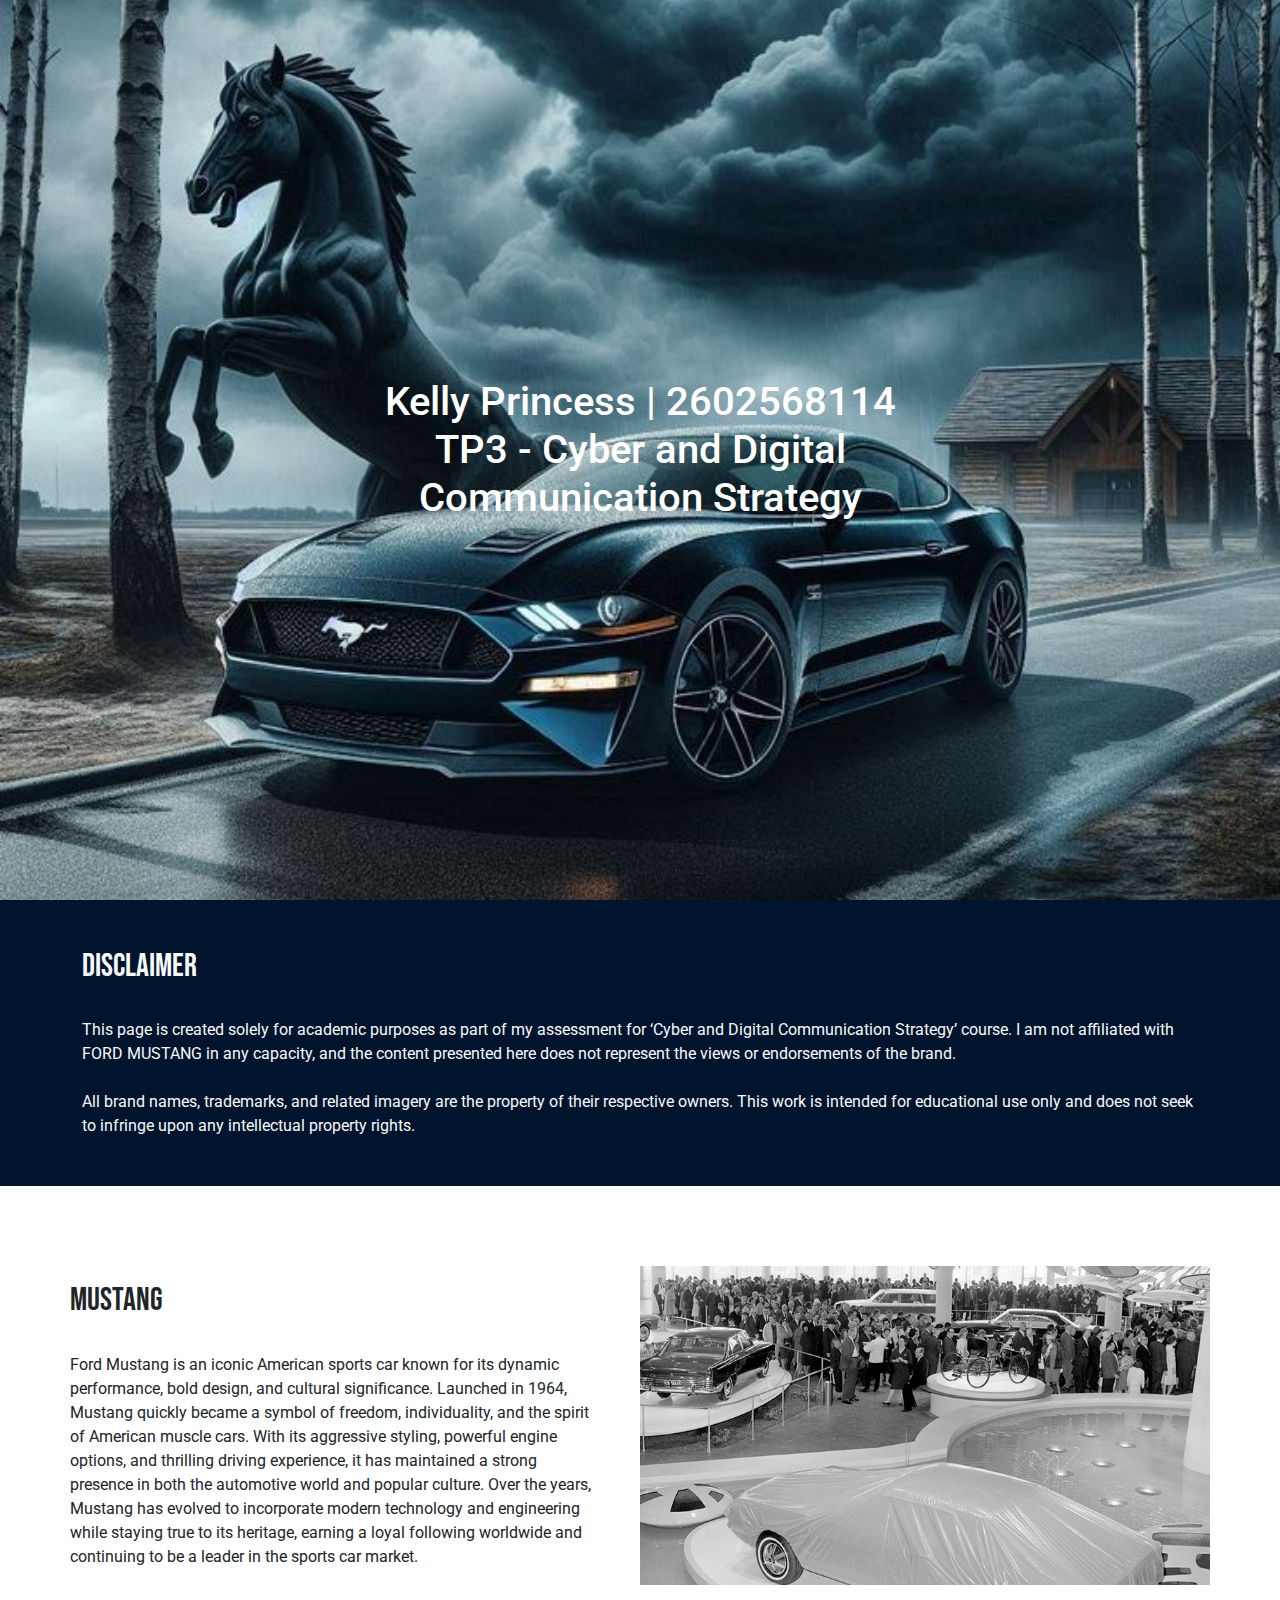
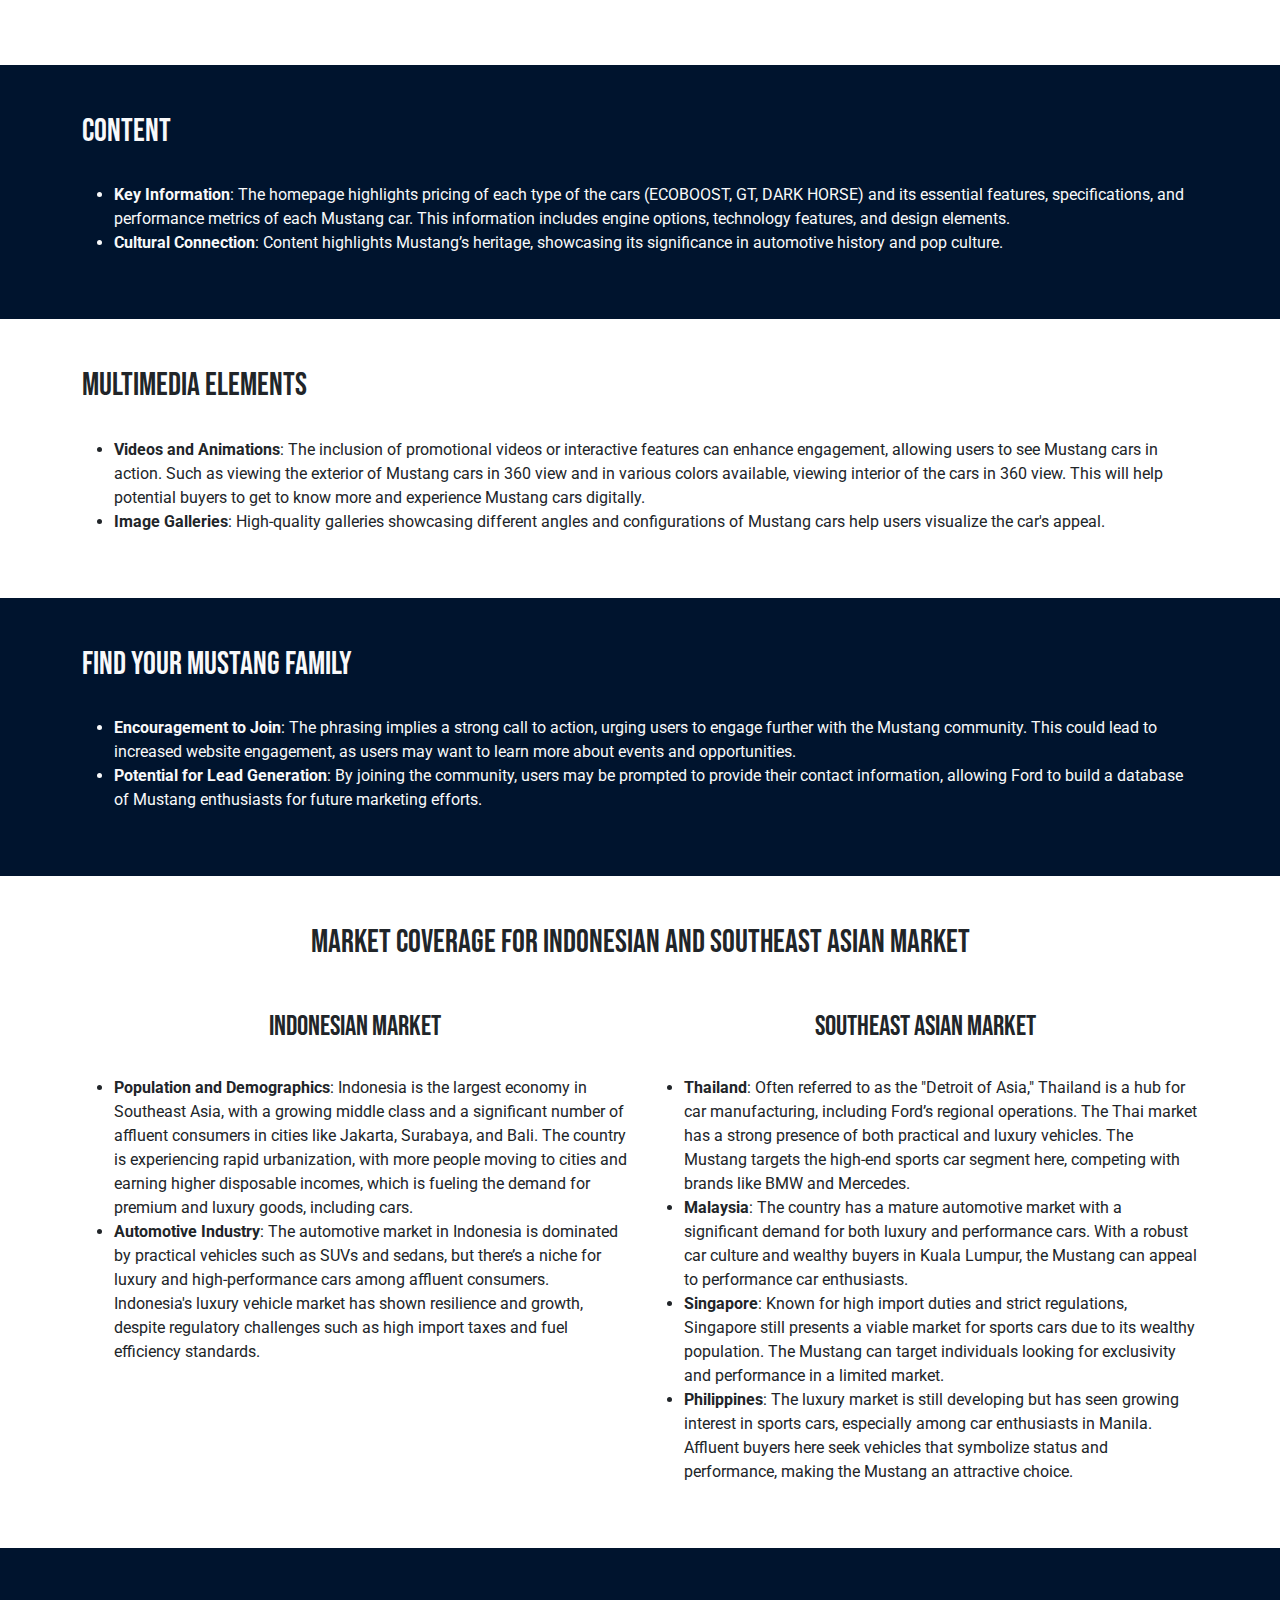
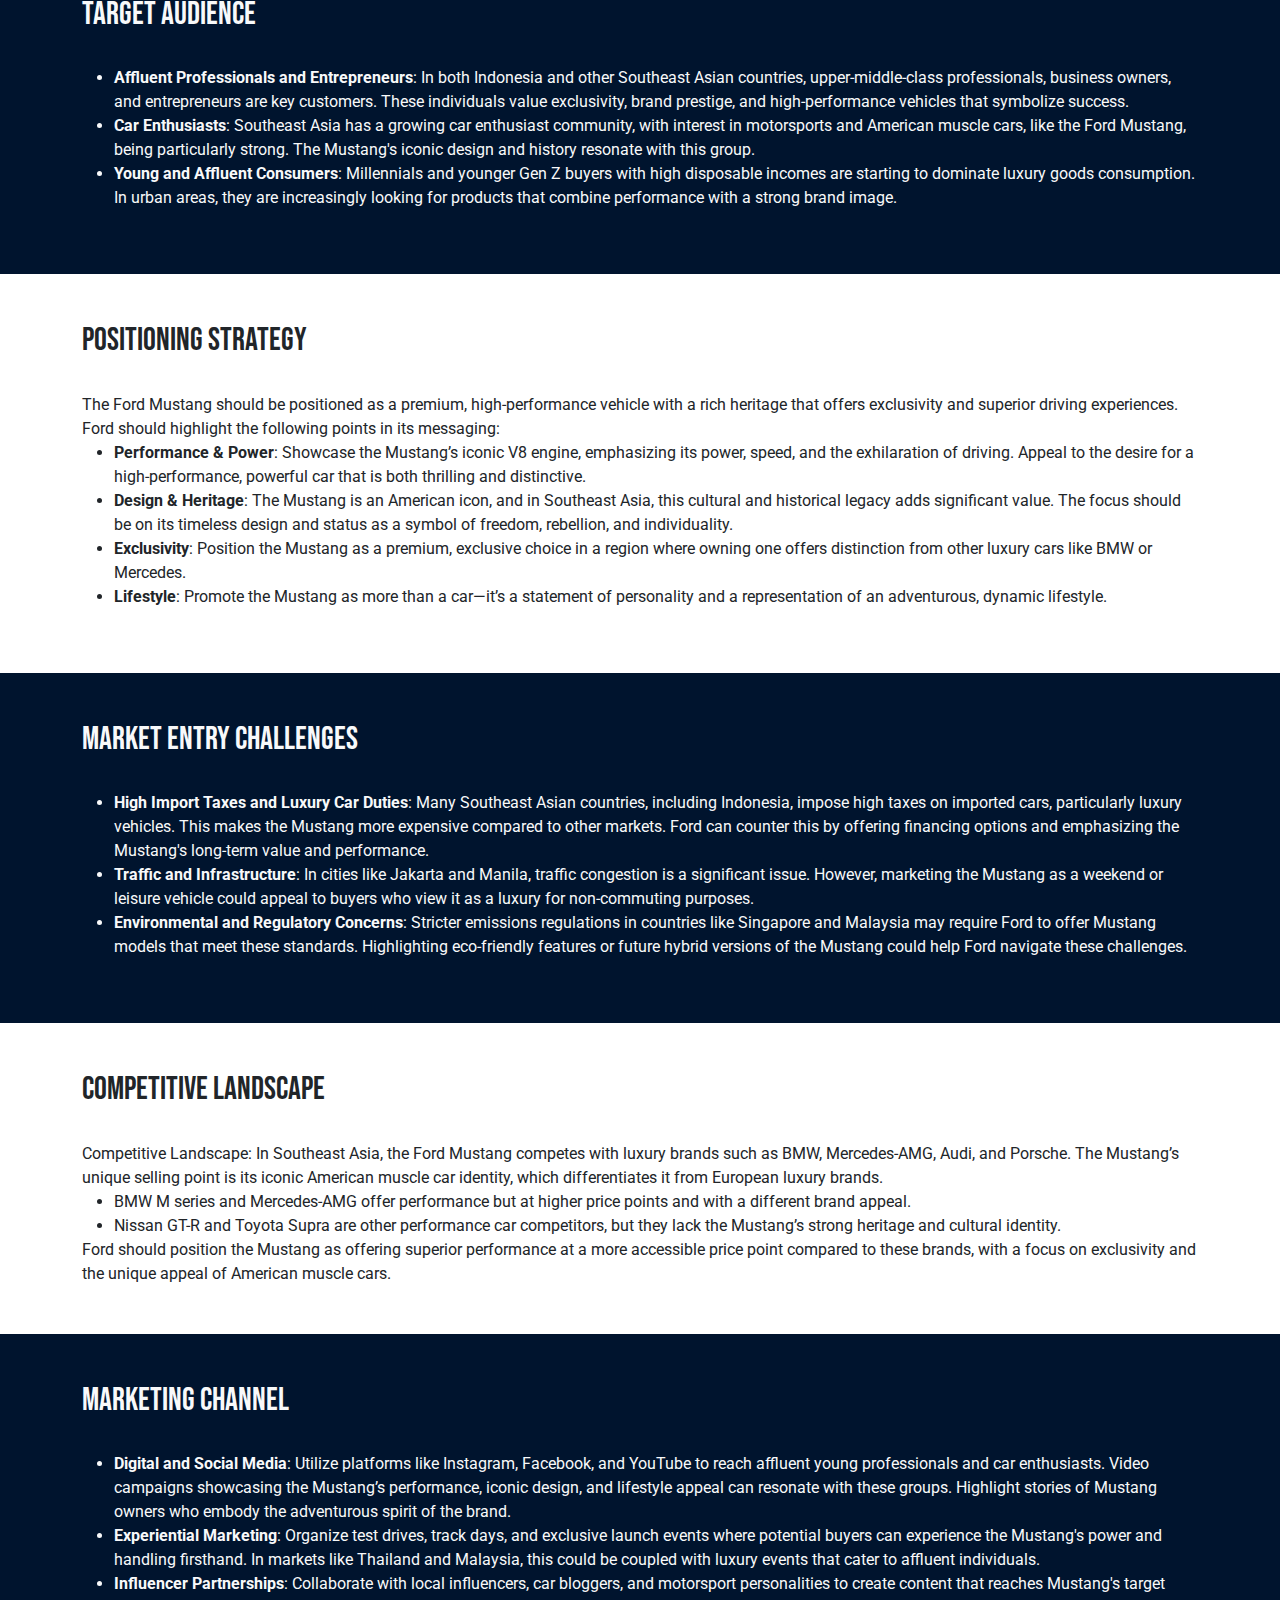
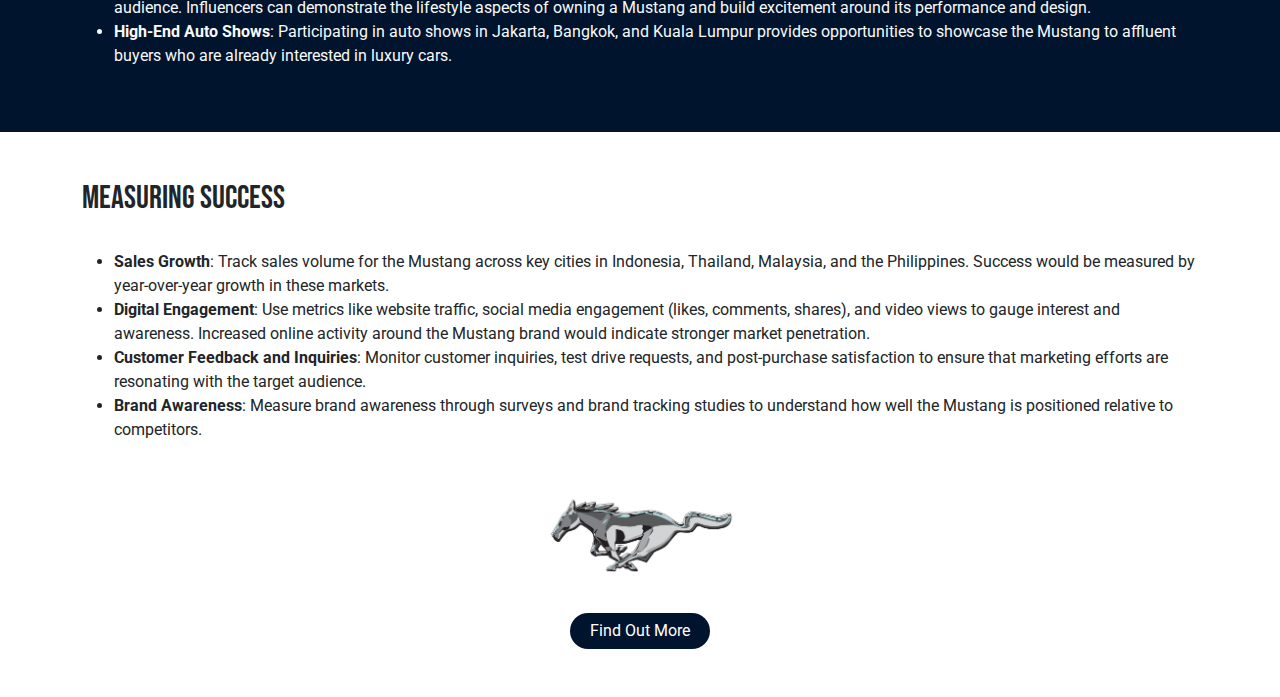
==== index.html @ 12a443b1 "Initial Commit" ====
<!DOCTYPE html>
<html lang="en">
<head>
    <meta charset="UTF-8">
    <meta http-equiv="X-UA-Compatible" content="IE=edge">
    <meta name="viewport" content="width=device-width, initial-scale=1.0">
    <title>Ford Mustang | American icon since 1964</title>
    <link rel="icon" href="./assets/favicon.ico" type="image/x-icon">
    <link href="https://cdn.jsdelivr.net/npm/bootstrap@5.3.3/dist/css/bootstrap.min.css" rel="stylesheet" integrity="sha384-QWTKZyjpPEjISv5WaRU9OFeRpok6YctnYmDr5pNlyT2bRjXh0JMhjY6hW+ALEwIH" crossorigin="anonymous">
    <link rel="preconnect" href="https://fonts.googleapis.com">
    <link rel="preconnect" href="https://fonts.gstatic.com" crossorigin>
    <link rel="stylesheet" href="./css/common.css">
    <link rel="stylesheet" href="./css/index.css">
</head>
<body>
    <section class="hero-banner">
        <img src="./assets/images/darkhorse.jpg" alt="">
        <h1>
            Kelly Princess | 2602568114
            <br>
            TP3 - Cyber and Digital Communication Strategy
        </h1>
    </section>
    <section class="p-5 bg-ford-blue text-light mb-5">
        <div class="container">
            <h2 class="section-title">Disclaimer</h2>
            <p class="section-body">
                This page is created solely for academic purposes as part of my assessment for ‘Cyber and Digital Communication Strategy’ course. I am not affiliated with FORD MUSTANG in any capacity, and the content presented here does not represent the views or endorsements of the brand.
                <br><br>
                All brand names, trademarks, and related imagery are the property of their respective owners. This work is intended for educational use only and does not seek to infringe upon any intellectual property rights.
            </p>
        </div>
    </section>
    <section class="container p-0 mb-5">
        <div class="row g-0 align-items-center">
            <div class="col-6 p-5 ps-0">
                <h2 class="section-title">Mustang</h2>
                <p class="section-body">
                    Ford Mustang is an iconic American sports car known for its dynamic performance, bold design, and cultural significance. Launched in 1964, Mustang quickly became a symbol of freedom, individuality, and the spirit of American muscle cars. With its aggressive styling, powerful engine options, and thrilling driving experience, it has maintained a strong presence in both the automotive world and popular culture. Over the years, Mustang has evolved to incorporate modern technology and engineering while staying true to its heritage, earning a loyal following worldwide and continuing to be a leader in the sports car market.
                </p>
            </div>
            <div class="col-6">
                <img src="./assets/images/mustang-undercover-image-820x460-d.jpeg" class="img-fluid w-100" alt="">
            </div>
        </div>
    </section>
    <section class="p-5 bg-ford-blue text-light">
        <div class="container">
            <h2 class="section-title">Content</h2>
            <ul>
                <li><strong>Key Information</strong>: The homepage highlights pricing of each type of the cars (ECOBOOST, GT, DARK HORSE) and its essential features, specifications, and performance metrics of each Mustang car. This information includes engine options, technology features, and design elements.</li>
                <li><strong>Cultural Connection</strong>: Content highlights Mustang’s heritage, showcasing its significance in automotive history and pop culture.</li>
            </ul>
        </div>
    </section>
    <section class="p-5">
        <div class="container">
            <h2 class="section-title">Multimedia Elements</h2>
            <ul>
                <li><strong>Videos and Animations</strong>: The inclusion of promotional videos or interactive features can enhance engagement, allowing users to see Mustang cars in action. Such as viewing the exterior of Mustang cars in 360 view and in various colors available, viewing interior of the cars in 360 view. This will help potential buyers to get to know more and experience Mustang cars digitally.</li>
                <li><strong>Image Galleries</strong>: High-quality galleries showcasing different angles and configurations of Mustang cars help users visualize the car's appeal.</li>
            </ul>
        </div>
    </section>
    <section class="p-5 bg-ford-blue text-light">
        <div class="container">
            <h2 class="section-title">Find Your Mustang Family</h2>
            <ul>
                <li><strong>Encouragement to Join</strong>: The phrasing implies a strong call to action, urging users to engage further with the Mustang community. This could lead to increased website engagement, as users may want to learn more about events and opportunities.</li>
                <li><strong>Potential for Lead Generation</strong>: By joining the community, users may be prompted to provide their contact information, allowing Ford to build a database of Mustang enthusiasts for future marketing efforts.</li>
            </ul>
        </div>
    </section>
    <section class="p-5">
        <div class="container">
            <h2 class="section-title text-center mb-5">Market Coverage for Indonesian and Southeast Asian Market</h2>
            <div class="row">
                <div class="col-6">
                    <h3 class="section-title text-center">
                        Indonesian Market
                    </h3>
                    <ul>
                        <li><strong>Population and Demographics</strong>: Indonesia is the largest economy in Southeast Asia, with a growing middle class and a significant number of affluent consumers in cities like Jakarta, Surabaya, and Bali. The country is experiencing rapid urbanization, with more people moving to cities and earning higher disposable incomes, which is fueling the demand for premium and luxury goods, including cars.</li>
                        <li><strong>Automotive Industry</strong>: The automotive market in Indonesia is dominated by practical vehicles such as SUVs and sedans, but there’s a niche for luxury and high-performance cars among affluent consumers. Indonesia's luxury vehicle market has shown resilience and growth, despite regulatory challenges such as high import taxes and fuel efficiency standards.</li>
                    </ul>
                </div>
                <div class="col-6">
                    <h3 class="section-title text-center">
                        Southeast Asian Market
                    </h3>
                    <ul>
                        <li><strong>Thailand</strong>: Often referred to as the "Detroit of Asia," Thailand is a hub for car manufacturing, including Ford’s regional operations. The Thai market has a strong presence of both practical and luxury vehicles. The Mustang targets the high-end sports car segment here, competing with brands like BMW and Mercedes.</li>
                        <li><strong>Malaysia</strong>: The country has a mature automotive market with a significant demand for both luxury and performance cars. With a robust car culture and wealthy buyers in Kuala Lumpur, the Mustang can appeal to performance car enthusiasts.</li>
                        <li><strong>Singapore</strong>: Known for high import duties and strict regulations, Singapore still presents a viable market for sports cars due to its wealthy population. The Mustang can target individuals looking for exclusivity and performance in a limited market.</li>
                        <li><strong>Philippines</strong>: The luxury market is still developing but has seen growing interest in sports cars, especially among car enthusiasts in Manila. Affluent buyers here seek vehicles that symbolize status and performance, making the Mustang an attractive choice.</li>
                    </ul>
                </div>
            </div>
        </div>
    </section>
    <section class="p-5 bg-ford-blue text-light">
        <div class="container">
            <h2 class="section-title">Target Audience</h2>
            <ul>
                <li><strong>Affluent Professionals and Entrepreneurs</strong>: In both Indonesia and other Southeast Asian countries, upper-middle-class professionals, business owners, and entrepreneurs are key customers. These individuals value exclusivity, brand prestige, and high-performance vehicles that symbolize success.</li>
                <li><strong>Car Enthusiasts</strong>: Southeast Asia has a growing car enthusiast community, with interest in motorsports and American muscle cars, like the Ford Mustang, being particularly strong. The Mustang's iconic design and history resonate with this group.</li>
                <li><strong>Young and Affluent Consumers</strong>: Millennials and younger Gen Z buyers with high disposable incomes are starting to dominate luxury goods consumption. In urban areas, they are increasingly looking for products that combine performance with a strong brand image.</li>
            </ul>
        </div>
    </section>
    <section class="p-5">
        <div class="container">
            <h2 class="section-title">Positioning Strategy</h2>
            <p class="section-body">
                The Ford Mustang should be positioned as a premium, high-performance vehicle with a rich heritage that offers exclusivity and superior driving experiences. Ford should highlight the following points in its messaging:
            </p>
            <ul>
                <li><strong>Performance & Power</strong>: Showcase the Mustang’s iconic V8 engine, emphasizing its power, speed, and the exhilaration of driving. Appeal to the desire for a high-performance, powerful car that is both thrilling and distinctive.</li>
                <li><strong>Design & Heritage</strong>: The Mustang is an American icon, and in Southeast Asia, this cultural and historical legacy adds significant value. The focus should be on its timeless design and status as a symbol of freedom, rebellion, and individuality.</li>
                <li><strong>Exclusivity</strong>: Position the Mustang as a premium, exclusive choice in a region where owning one offers distinction from other luxury cars like BMW or Mercedes.</li>
                <li><strong>Lifestyle</strong>: Promote the Mustang as more than a car—it’s a statement of personality and a representation of an adventurous, dynamic lifestyle.</li>
            </ul>
        </div>
    </section>
    <section class="p-5 bg-ford-blue text-light">
        <div class="container">
            <h2 class="section-title">Market Entry Challenges</h2>
            <ul>
                <li><strong>High Import Taxes and Luxury Car Duties</strong>: Many Southeast Asian countries, including Indonesia, impose high taxes on imported cars, particularly luxury vehicles. This makes the Mustang more expensive compared to other markets. Ford can counter this by offering financing options and emphasizing the Mustang's long-term value and performance.</li>
                <li><strong>Traffic and Infrastructure</strong>: In cities like Jakarta and Manila, traffic congestion is a significant issue. However, marketing the Mustang as a weekend or leisure vehicle could appeal to buyers who view it as a luxury for non-commuting purposes.</li>
                <li><strong>Environmental and Regulatory Concerns</strong>: Stricter emissions regulations in countries like Singapore and Malaysia may require Ford to offer Mustang models that meet these standards. Highlighting eco-friendly features or future hybrid versions of the Mustang could help Ford navigate these challenges.</li>
            </ul>
        </div>
    </section>
    <section class="p-5">
        <div class="container">
            <h2 class="section-title">Competitive Landscape</h2>
            <p class="section-body">
                Competitive Landscape: In Southeast Asia, the Ford Mustang competes with luxury brands such as BMW, Mercedes-AMG, Audi, and Porsche. The Mustang’s unique selling point is its iconic American muscle car identity, which differentiates it from European luxury brands.
            </p>
            <ul class="m-0">
                <li>BMW M series and Mercedes-AMG offer performance but at higher price points and with a different brand appeal.</li>
                <li>Nissan GT-R and Toyota Supra are other performance car competitors, but they lack the Mustang’s strong heritage and cultural identity.</li>
            </ul>
            <p class="section-body">
                Ford should position the Mustang as offering superior performance at a more accessible price point compared to these brands, with a focus on exclusivity and the unique appeal of American muscle cars.
            </p>
        </div>
    </section>
    <section class="p-5 bg-ford-blue text-light">
        <div class="container">
            <h2 class="section-title">Marketing Channel</h2>
            <ul>
                <li><strong>Digital and Social Media</strong>: Utilize platforms like Instagram, Facebook, and YouTube to reach affluent young professionals and car enthusiasts. Video campaigns showcasing the Mustang’s performance, iconic design, and lifestyle appeal can resonate with these groups. Highlight stories of Mustang owners who embody the adventurous spirit of the brand.</li>
                <li><strong>Experiential Marketing</strong>: Organize test drives, track days, and exclusive launch events where potential buyers can experience the Mustang's power and handling firsthand. In markets like Thailand and Malaysia, this could be coupled with luxury events that cater to affluent individuals.</li>
                <li><strong>Influencer Partnerships</strong>: Collaborate with local influencers, car bloggers, and motorsport personalities to create content that reaches Mustang's target audience. Influencers can demonstrate the lifestyle aspects of owning a Mustang and build excitement around its performance and design.</li>
                <li><strong>High-End Auto Shows</strong>: Participating in auto shows in Jakarta, Bangkok, and Kuala Lumpur provides opportunities to showcase the Mustang to affluent buyers who are already interested in luxury cars.</li>
            </ul>
        </div>
    </section>
    <section class="p-5">
        <div class="container">
            <h2 class="section-title">Measuring Success</h2>
            <ul class="mb-5">
                <li><strong>Sales Growth</strong>: Track sales volume for the Mustang across key cities in Indonesia, Thailand, Malaysia, and the Philippines. Success would be measured by year-over-year growth in these markets.</li>
                <li><strong>Digital Engagement</strong>: Use metrics like website traffic, social media engagement (likes, comments, shares), and video views to gauge interest and awareness. Increased online activity around the Mustang brand would indicate stronger market penetration.</li>
                <li><strong>Customer Feedback and Inquiries</strong>: Monitor customer inquiries, test drive requests, and post-purchase satisfaction to ensure that marketing efforts are resonating with the target audience.</li>
                <li><strong>Brand Awareness</strong>: Measure brand awareness through surveys and brand tracking studies to understand how well the Mustang is positioned relative to competitors.</li>
            </ul>
            <div class="text-center footer">
                <img src="./assets/images/mustang-seeklogo.png" class="mustang-seek-logo" alt="">
                <a href="./home.html">
                    <button class="find-out-btn">Find Out More</button>
                </a>
            </div>
        </div>
    </section>
</body>
</html>
---- css/common.css ----
@import url('https://fonts.googleapis.com/css?family=Roboto:ital,wght@0,100;0,300;0,400;0,500;0,700;0,900;1,100;1,300;1,400;1,500;1,700;1');
@import url('https://fonts.googleapis.com/css?family=Bebas+Neue&display=swap');
body {
    font-family: 'Roboto';
}
section {
    margin-bottom: 2rem;
}
.section-title {
    font-family: 'Bebas Neue';
    margin-bottom: 2rem;
}
.section-body {
    margin: 0px;
}
.bg-ford-blue {
    background-color: #00142E !important;
}
.color-primary {
    color: #00142E !important;
}
---- css/index.css ----
section {
    margin: 0px;
}
.hero-banner {
    position: relative;
    width: 100%;
    height: 100vh;
}
.hero-banner > img {
    width: 100%;
    height: 100%;
    object-fit: cover;
}
.hero-banner > h1 {
    position: absolute;
    top: 50%;
    left: 50%;
    transform: translate(-50%, -50%);
    text-align: center;
    color: #fff;
}
.footer {
    display: flex;
    align-items: center;
    justify-content: center;
    flex-direction: column;
    gap: 2rem;
}
.mustang-seek-logo {
    width: 200px;
}
.find-out-btn {
    padding: 6px 20px;
    border: none;
    background-color: #00142E;
    color: #fff;
    border-radius: 30px;
}
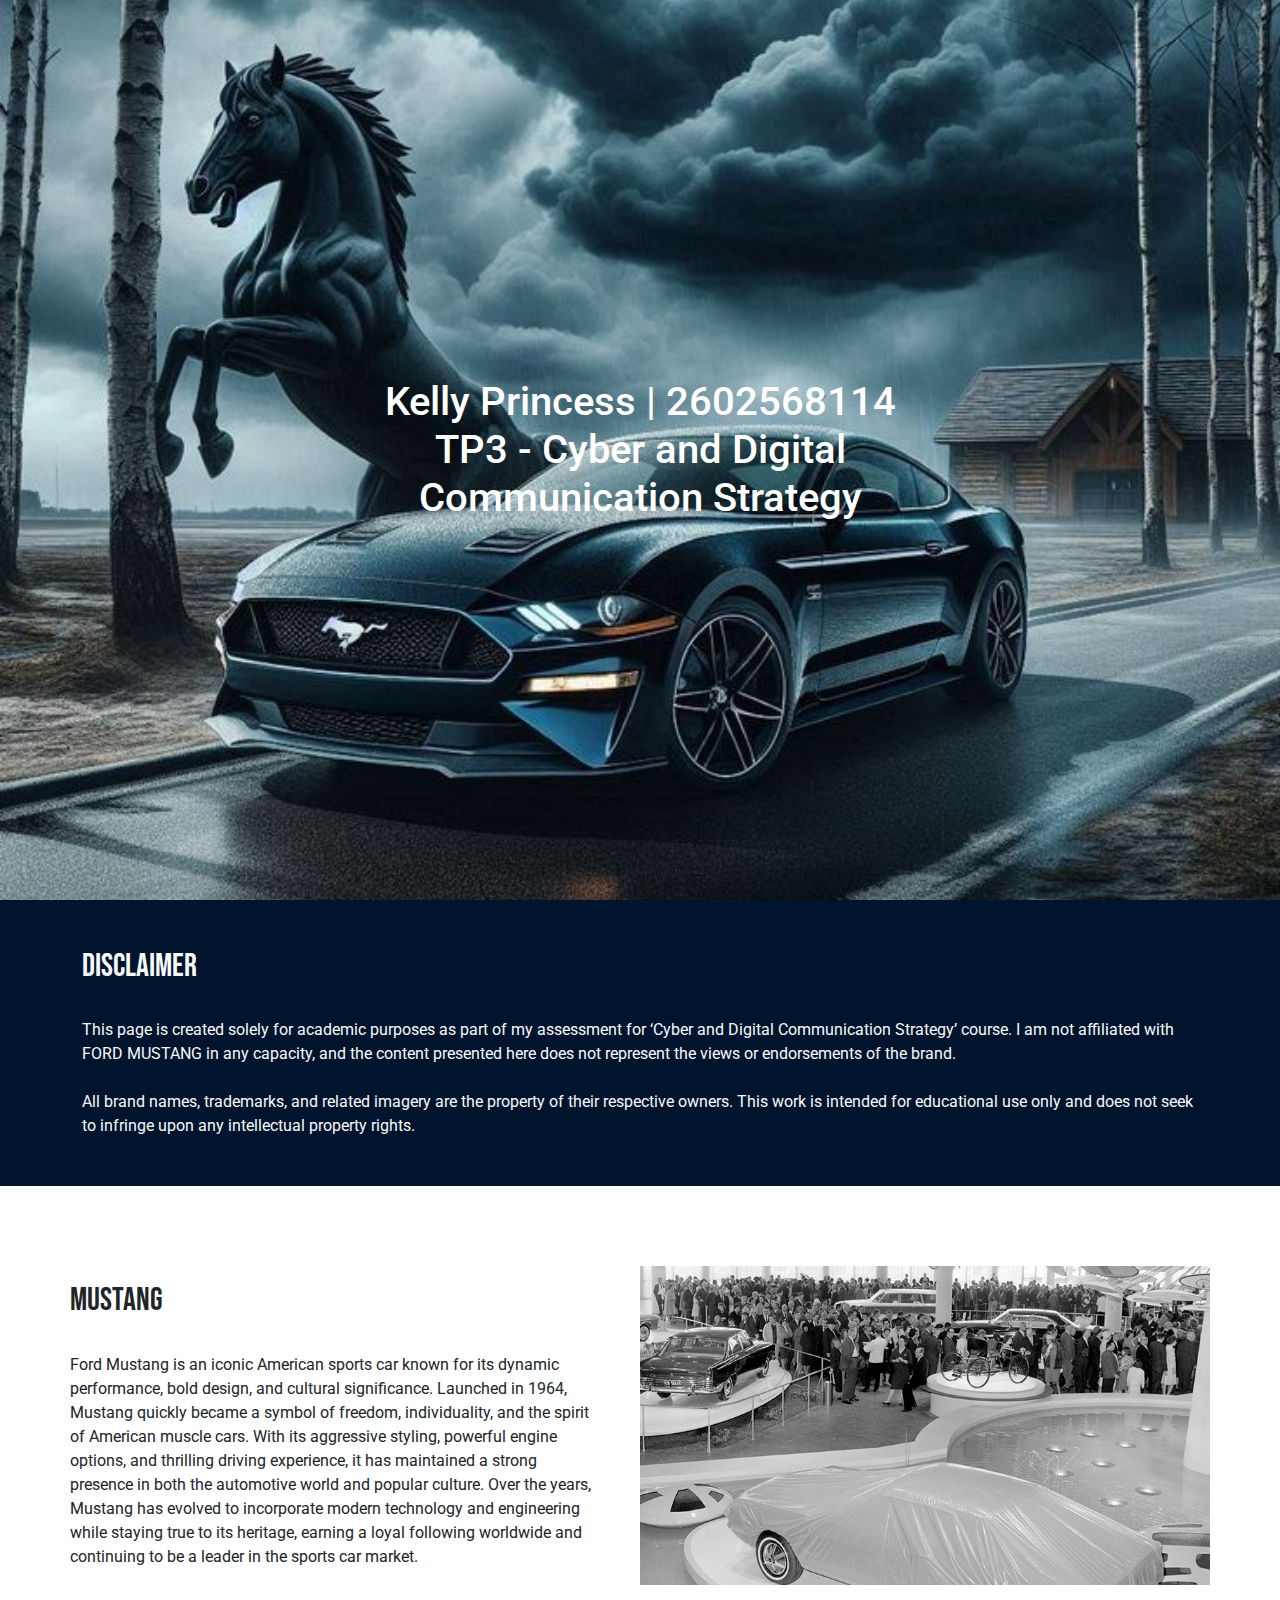
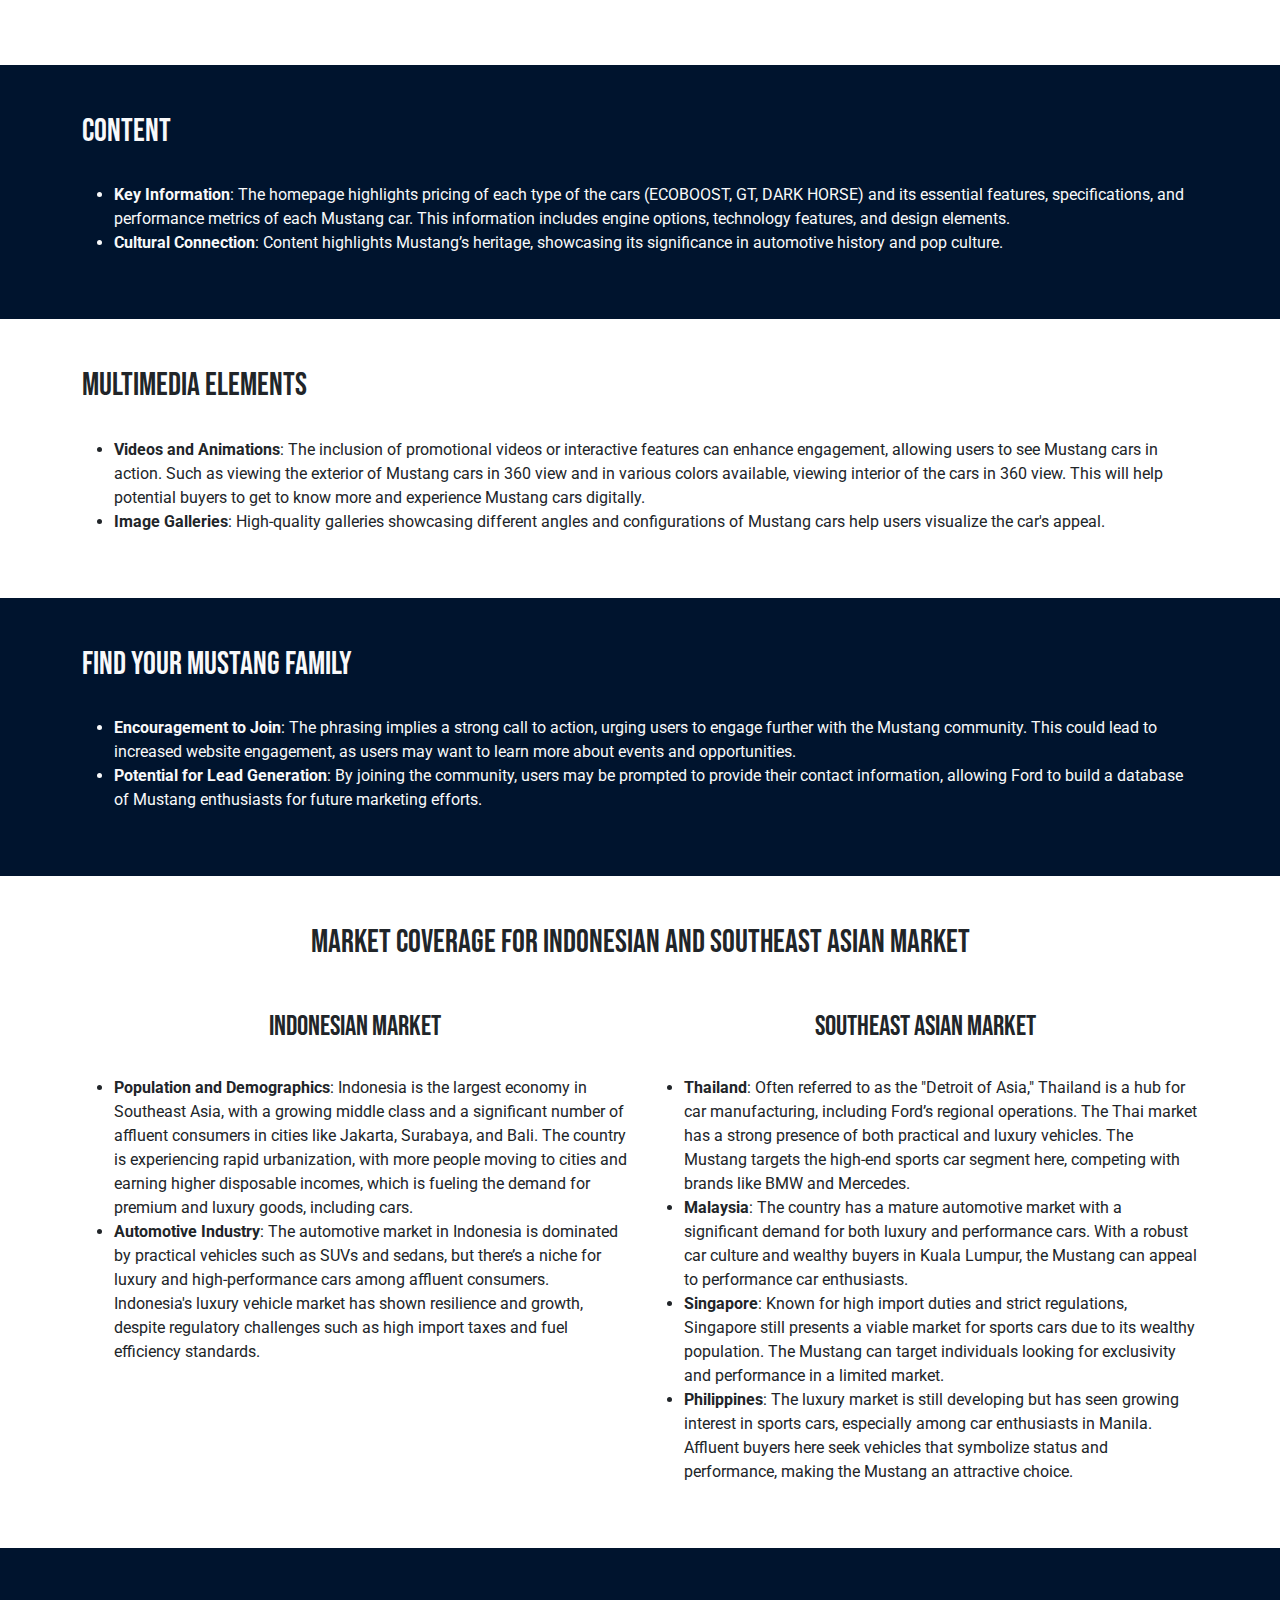
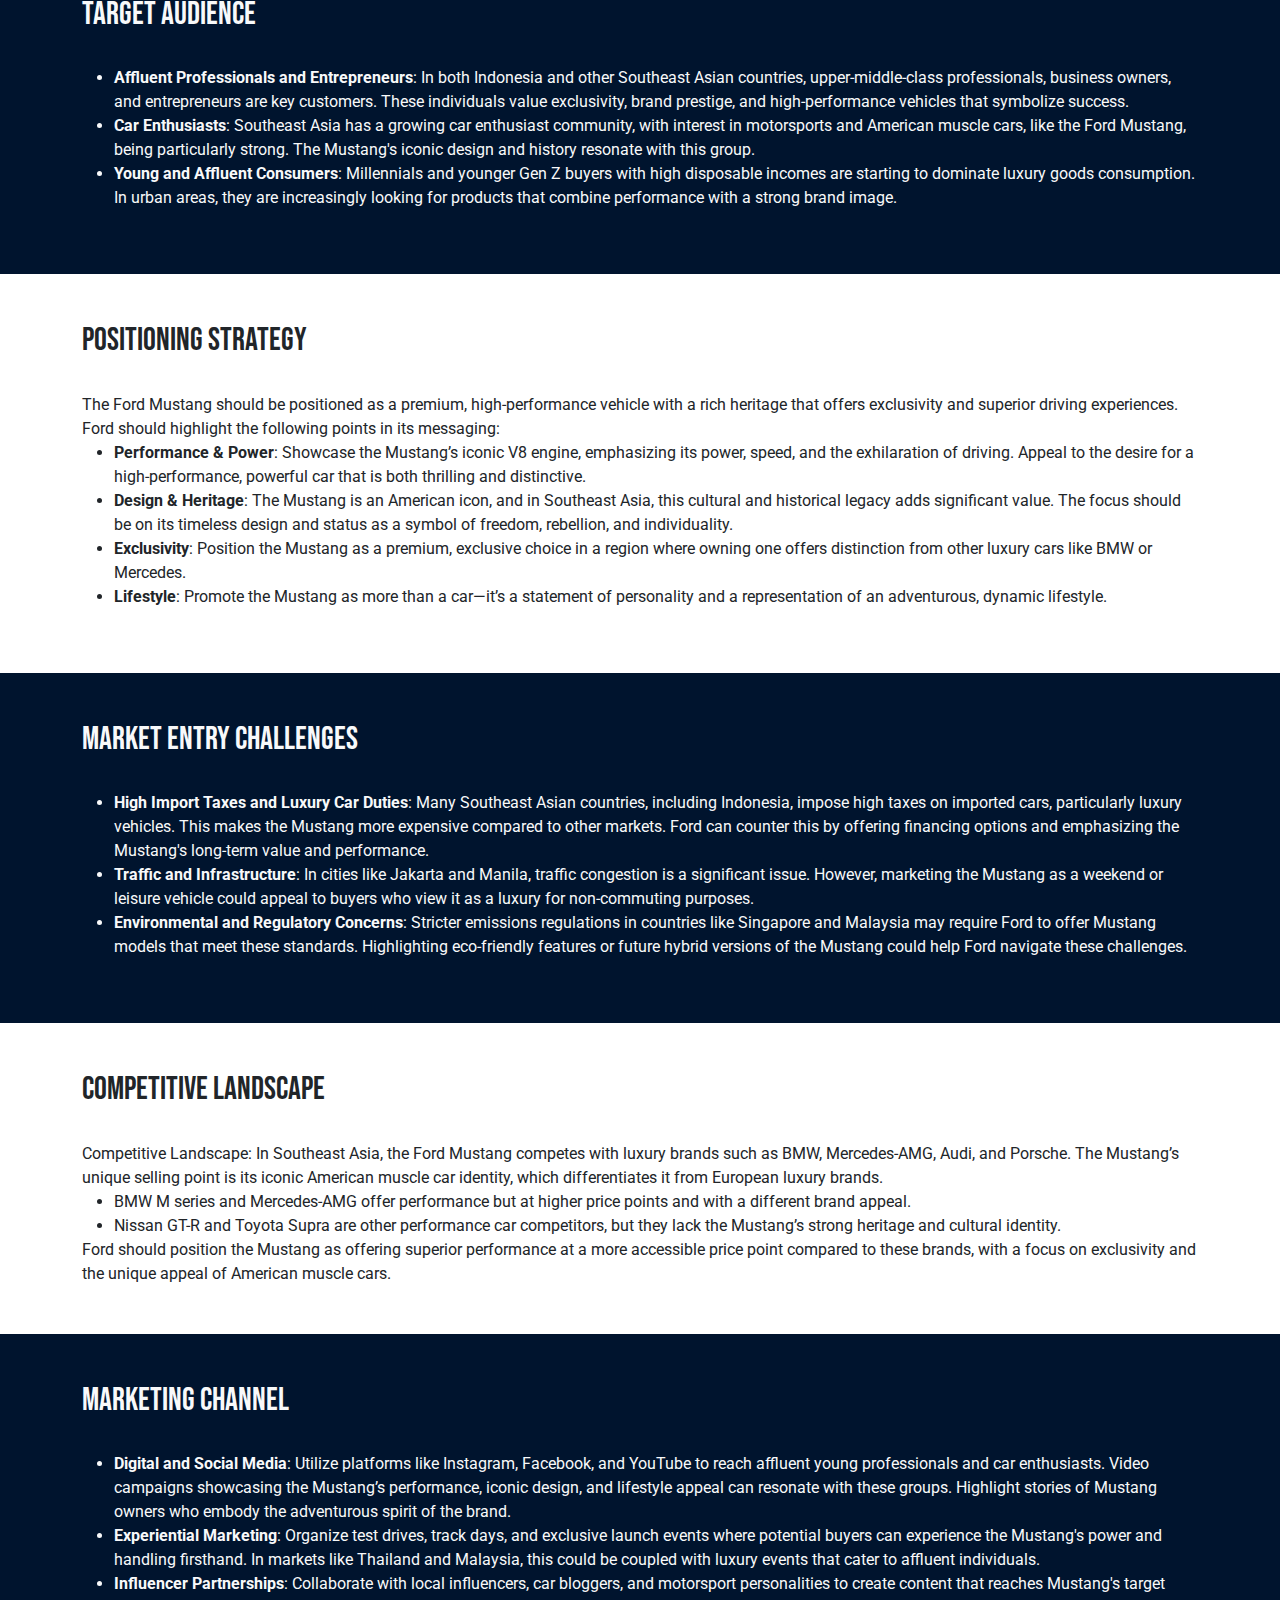
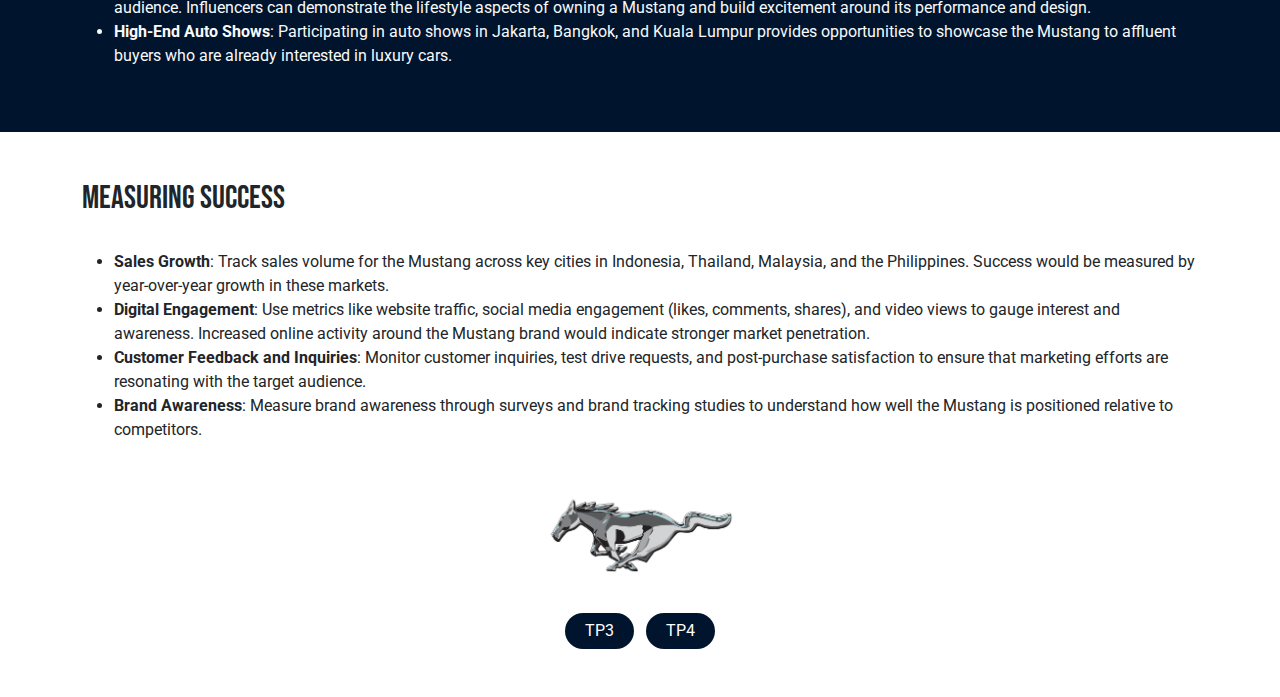
==== commit 58084485: "UI: add navigation" ====
--- a/index.html
+++ b/index.html
@@ -169,9 +169,14 @@
             </ul>
             <div class="text-center footer">
                 <img src="./assets/images/mustang-seeklogo.png" class="mustang-seek-logo" alt="">
-                <a href="./home.html">
-                    <button class="find-out-btn">Find Out More</button>
-                </a>
+                <div>
+                    <a href="./home.html" class="me-2">
+                        <button class="find-out-btn">TP3</button>
+                    </a>
+                    <a href="./campaign.html">
+                        <button class="find-out-btn">TP4</button>
+                    </a>
+                </div>
             </div>
         </div>
     </section>
--- a/css/index.css
+++ b/css/index.css
@@ -35,4 +35,9 @@
     background-color: #00142E;
     color: #fff;
     border-radius: 30px;
+}
+a,
+a:hover {
+    color: inherit;
+    text-decoration: none;
 }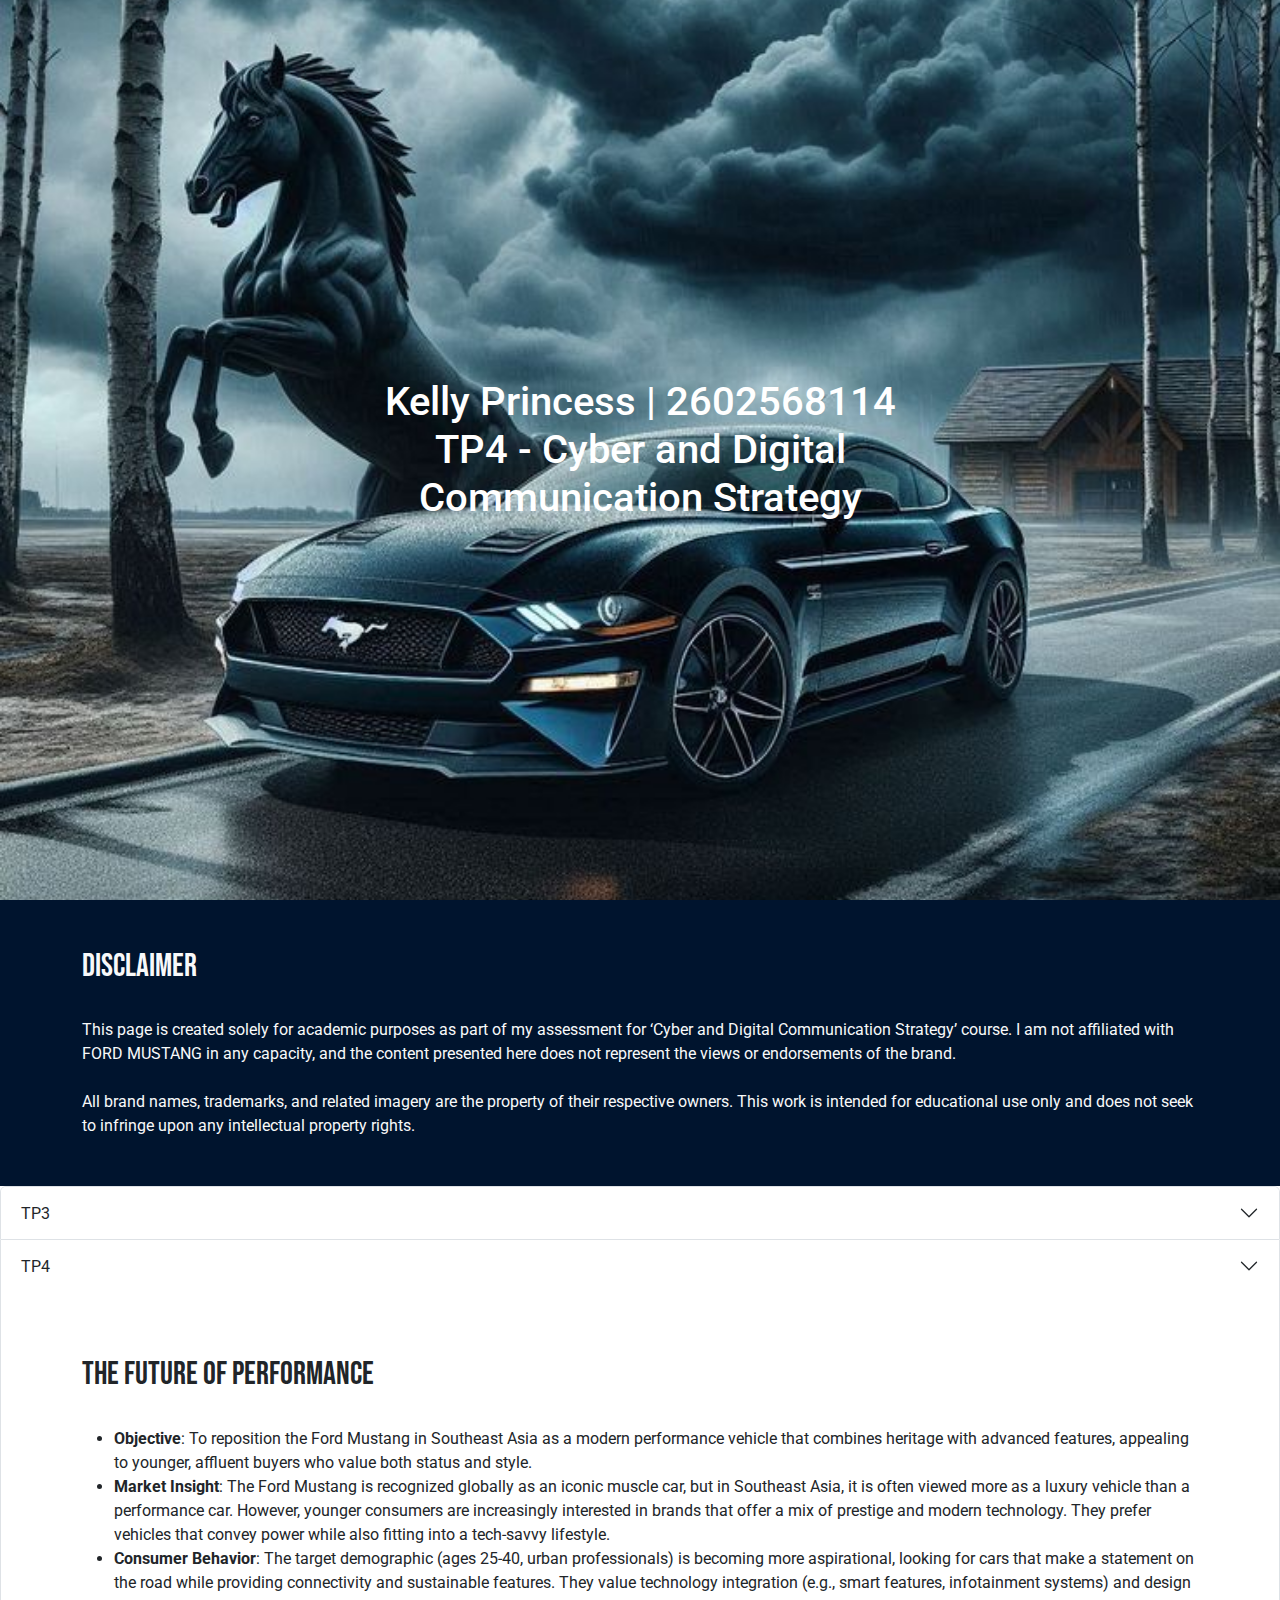
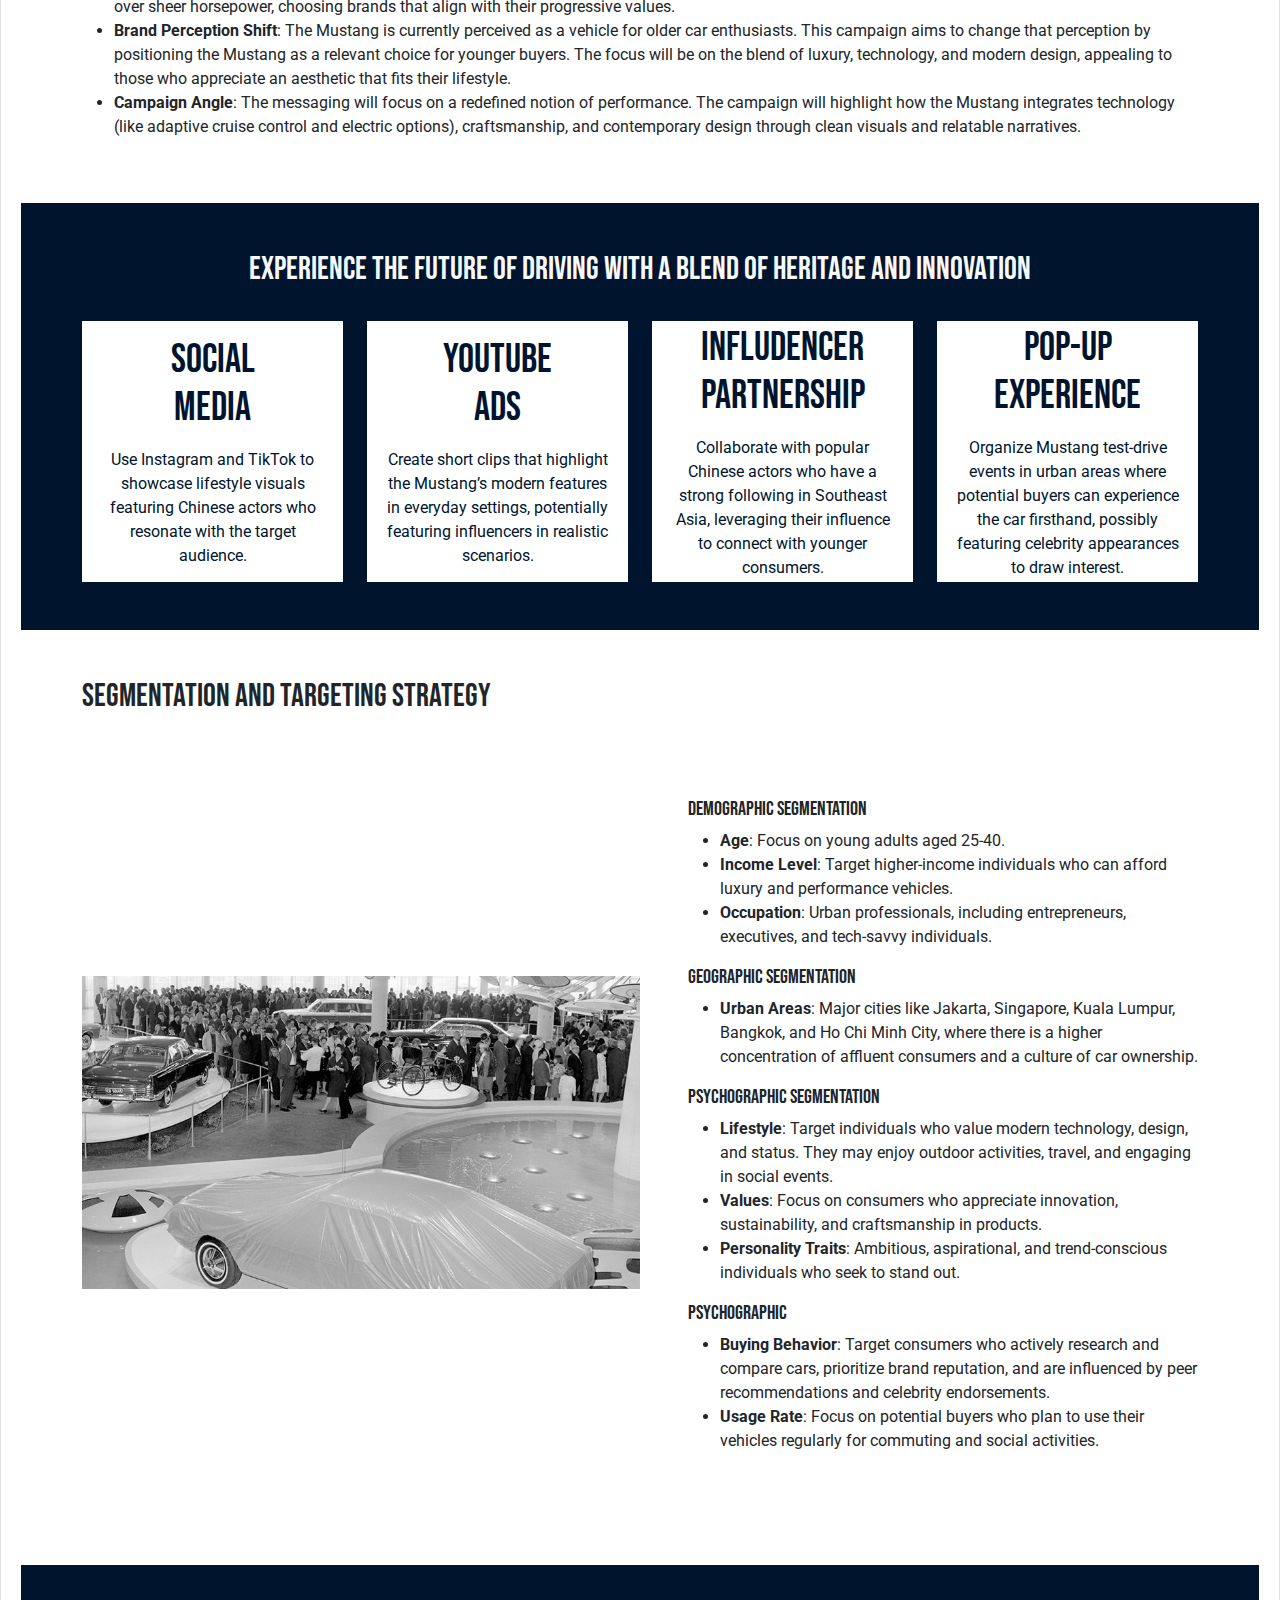
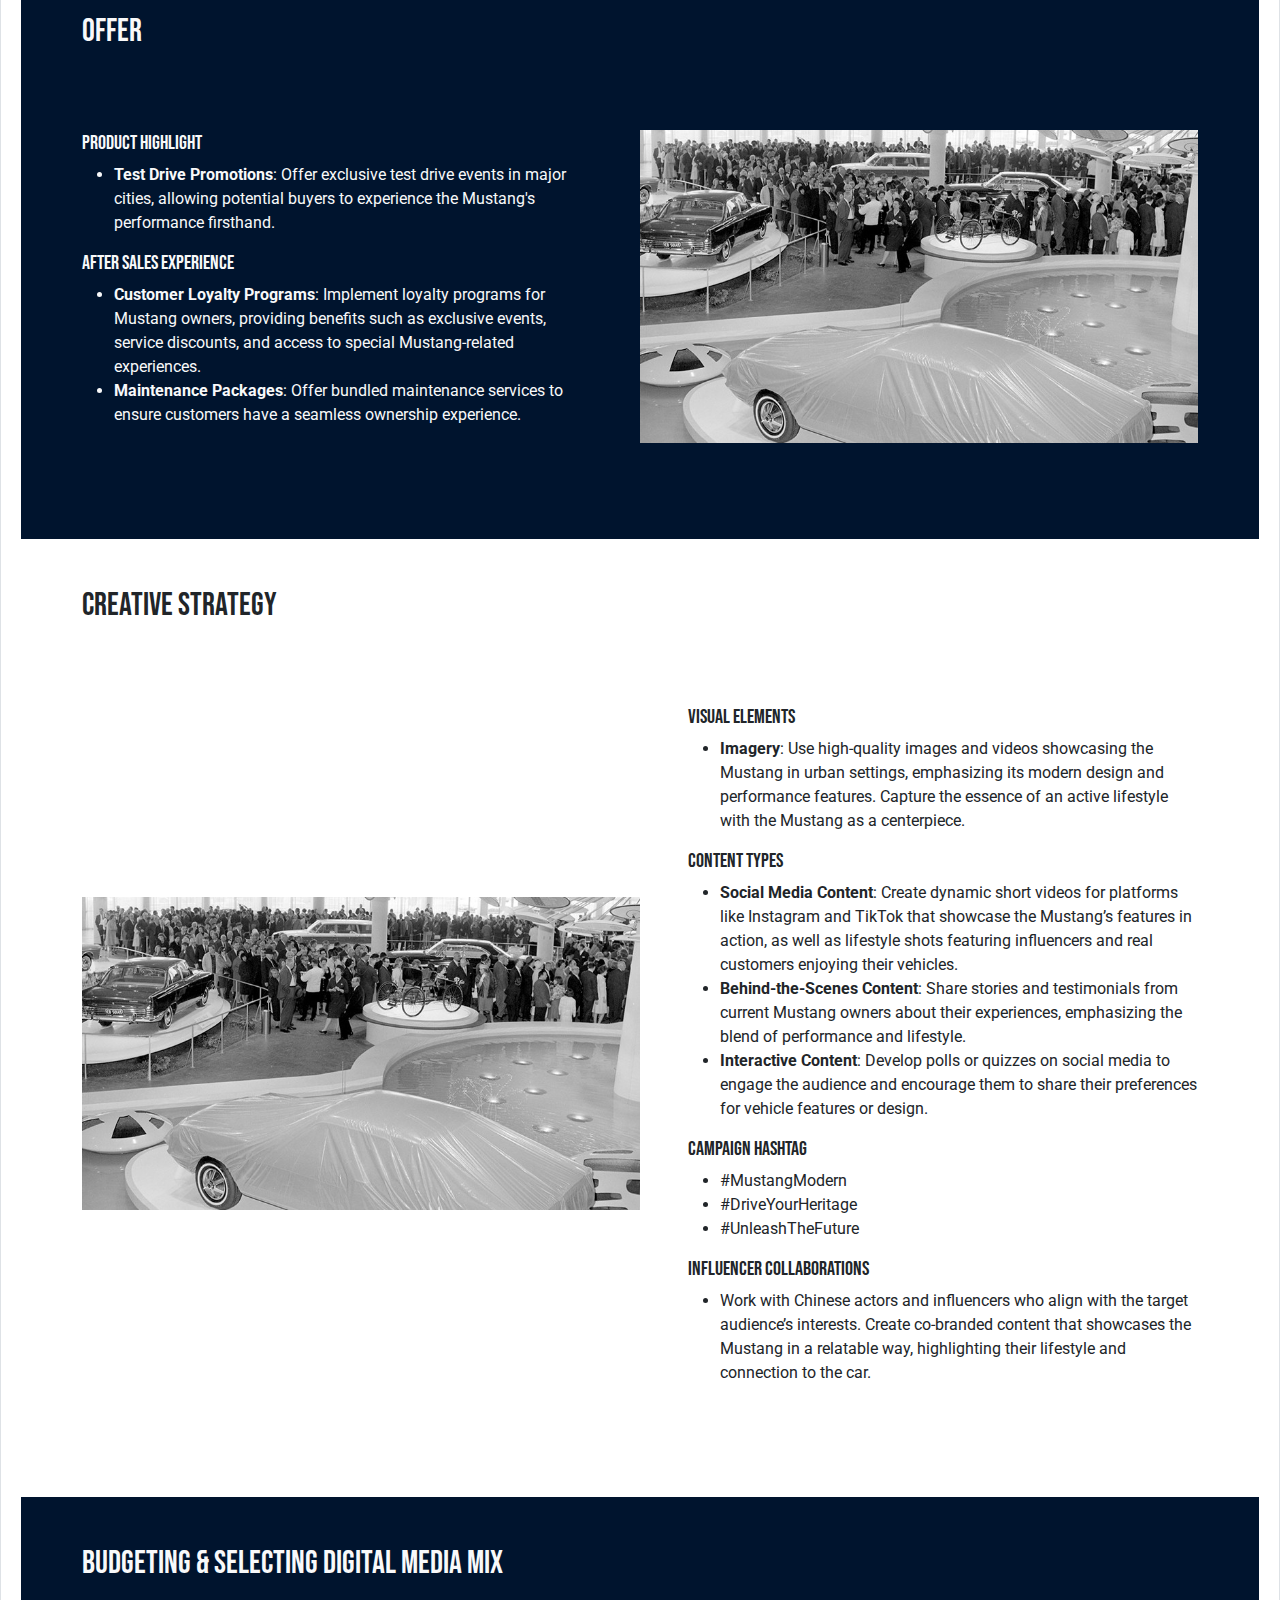
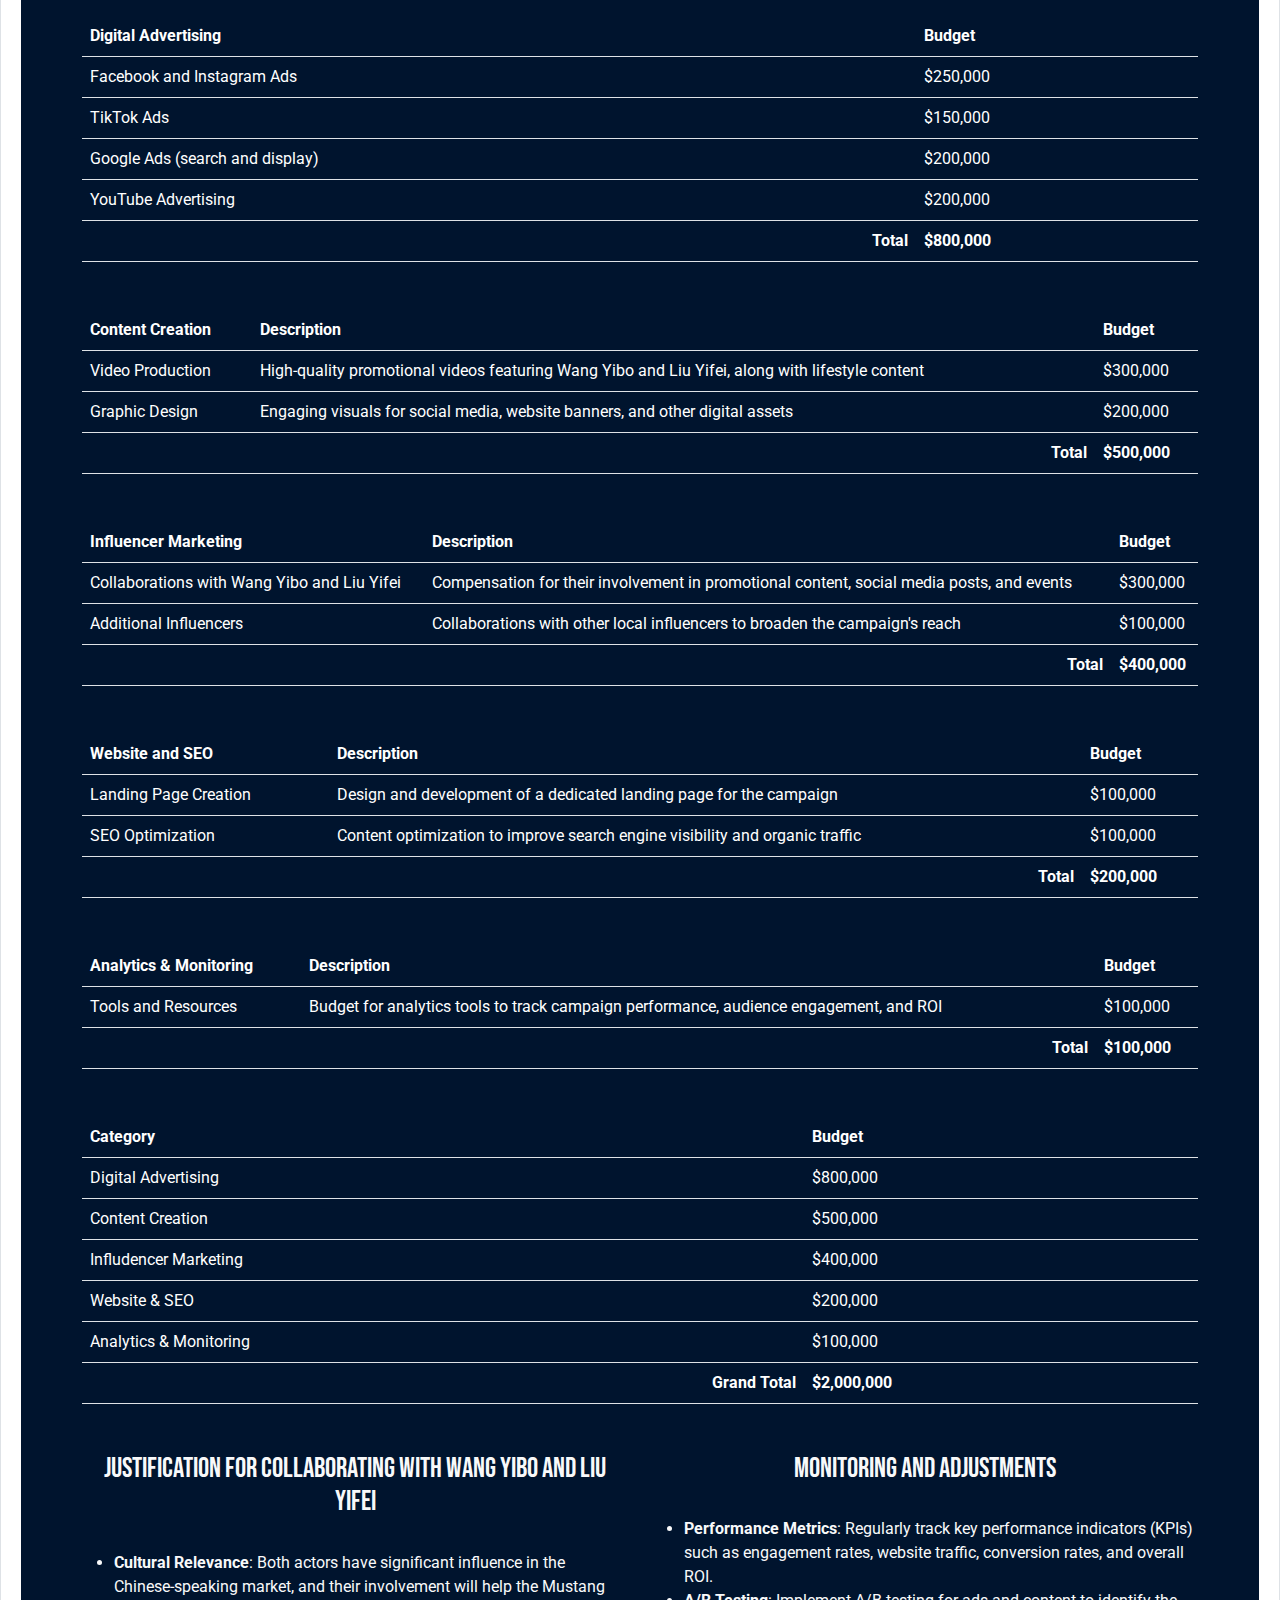
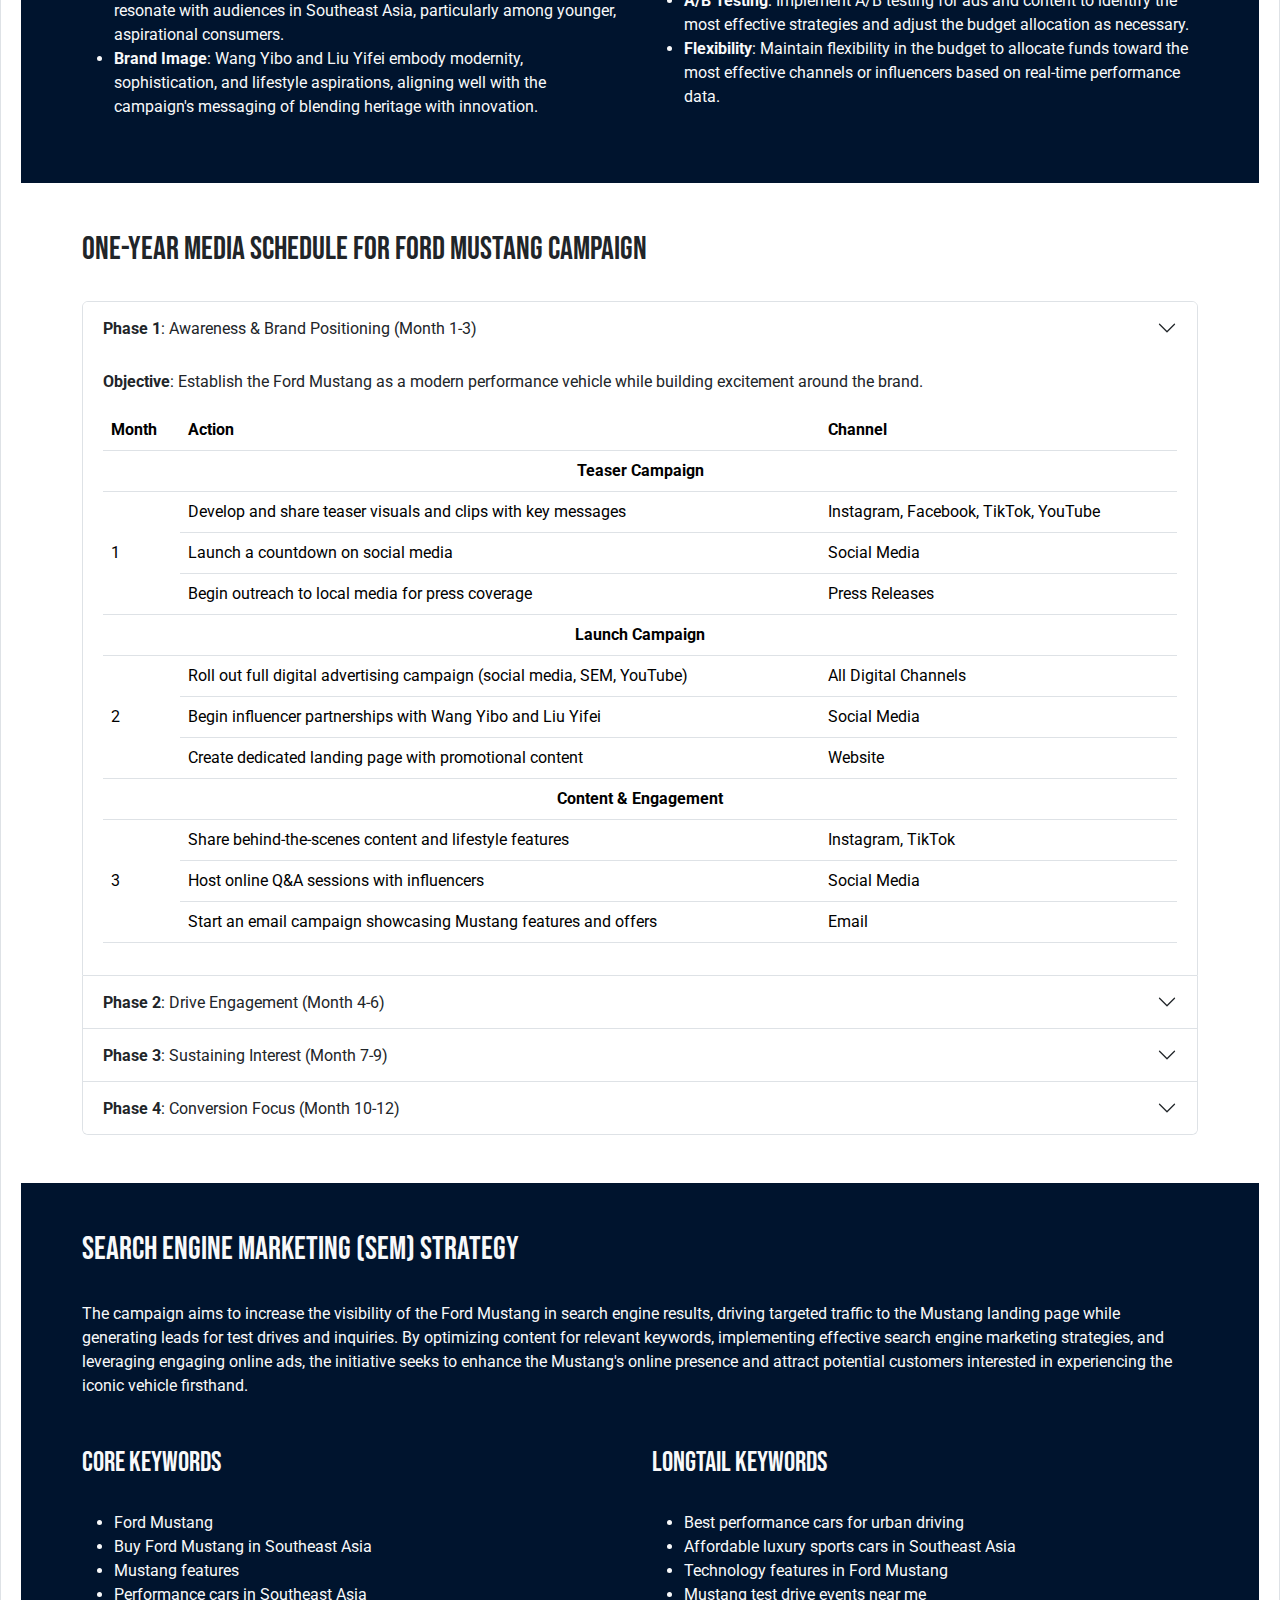
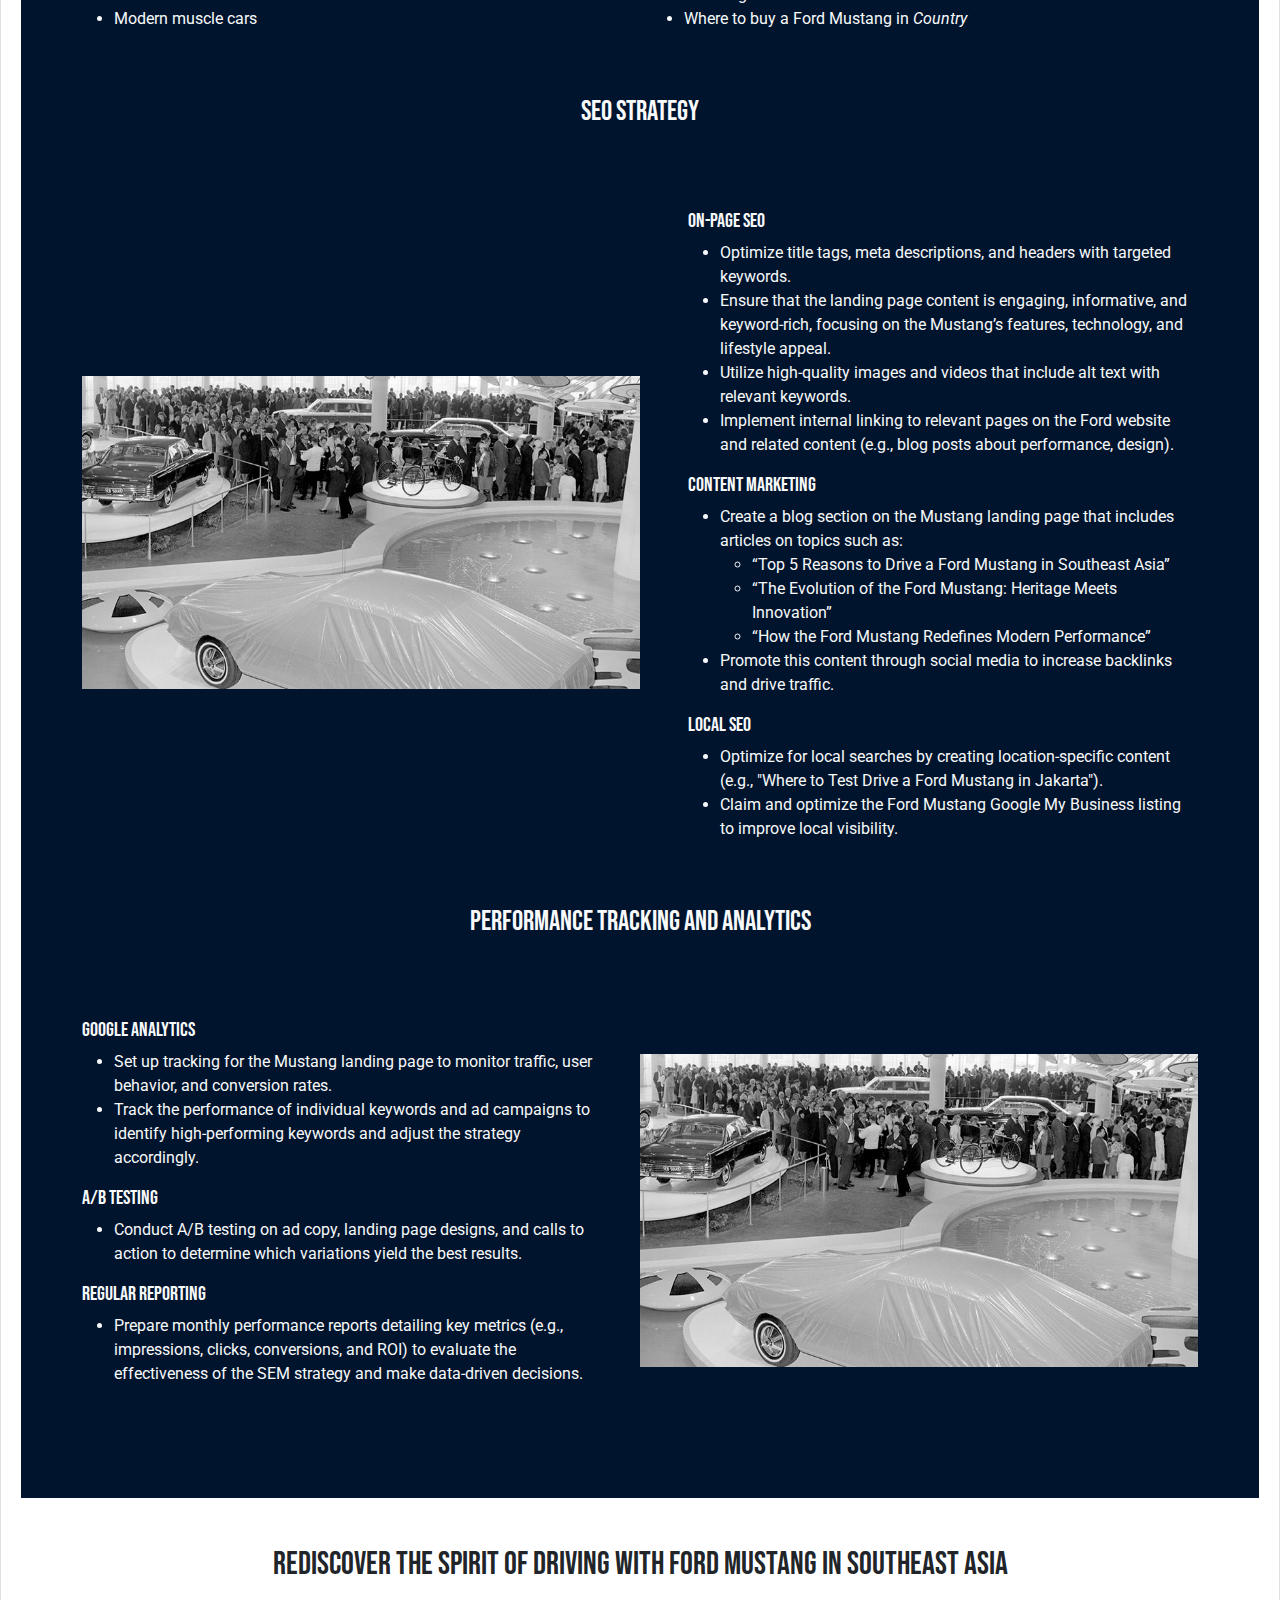
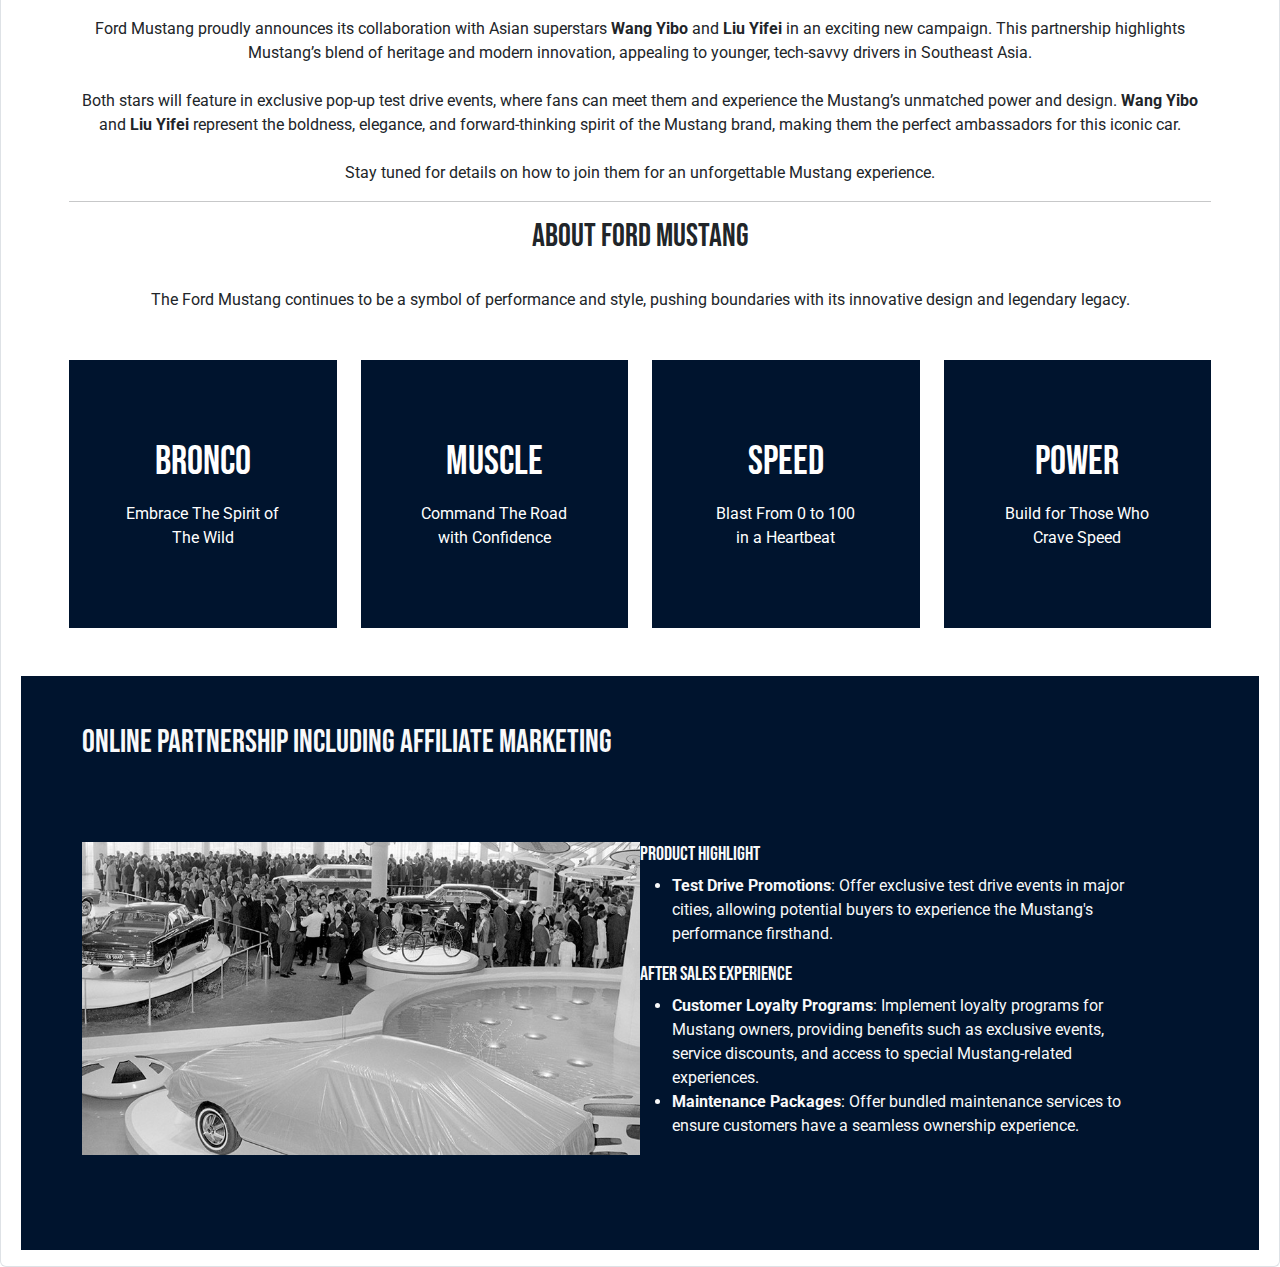
==== commit dd987b82: "UI: TP4 Update" ====
--- a/index.html
+++ b/index.html
@@ -18,10 +18,10 @@
         <h1>
             Kelly Princess | 2602568114
             <br>
-            TP3 - Cyber and Digital Communication Strategy
+            TP4 - Cyber and Digital Communication Strategy
         </h1>
     </section>
-    <section class="p-5 bg-ford-blue text-light mb-5">
+    <section class="p-5 bg-ford-blue text-light mb-0">
         <div class="container">
             <h2 class="section-title">Disclaimer</h2>
             <p class="section-body">
@@ -31,154 +31,909 @@
             </p>
         </div>
     </section>
-    <section class="container p-0 mb-5">
-        <div class="row g-0 align-items-center">
-            <div class="col-6 p-5 ps-0">
-                <h2 class="section-title">Mustang</h2>
-                <p class="section-body">
-                    Ford Mustang is an iconic American sports car known for its dynamic performance, bold design, and cultural significance. Launched in 1964, Mustang quickly became a symbol of freedom, individuality, and the spirit of American muscle cars. With its aggressive styling, powerful engine options, and thrilling driving experience, it has maintained a strong presence in both the automotive world and popular culture. Over the years, Mustang has evolved to incorporate modern technology and engineering while staying true to its heritage, earning a loyal following worldwide and continuing to be a leader in the sports car market.
-                </p>
-            </div>
-            <div class="col-6">
-                <img src="./assets/images/mustang-undercover-image-820x460-d.jpeg" class="img-fluid w-100" alt="">
-            </div>
-        </div>
-    </section>
-    <section class="p-5 bg-ford-blue text-light">
-        <div class="container">
-            <h2 class="section-title">Content</h2>
-            <ul>
-                <li><strong>Key Information</strong>: The homepage highlights pricing of each type of the cars (ECOBOOST, GT, DARK HORSE) and its essential features, specifications, and performance metrics of each Mustang car. This information includes engine options, technology features, and design elements.</li>
-                <li><strong>Cultural Connection</strong>: Content highlights Mustang’s heritage, showcasing its significance in automotive history and pop culture.</li>
-            </ul>
-        </div>
-    </section>
-    <section class="p-5">
-        <div class="container">
-            <h2 class="section-title">Multimedia Elements</h2>
-            <ul>
-                <li><strong>Videos and Animations</strong>: The inclusion of promotional videos or interactive features can enhance engagement, allowing users to see Mustang cars in action. Such as viewing the exterior of Mustang cars in 360 view and in various colors available, viewing interior of the cars in 360 view. This will help potential buyers to get to know more and experience Mustang cars digitally.</li>
-                <li><strong>Image Galleries</strong>: High-quality galleries showcasing different angles and configurations of Mustang cars help users visualize the car's appeal.</li>
-            </ul>
-        </div>
-    </section>
-    <section class="p-5 bg-ford-blue text-light">
-        <div class="container">
-            <h2 class="section-title">Find Your Mustang Family</h2>
-            <ul>
-                <li><strong>Encouragement to Join</strong>: The phrasing implies a strong call to action, urging users to engage further with the Mustang community. This could lead to increased website engagement, as users may want to learn more about events and opportunities.</li>
-                <li><strong>Potential for Lead Generation</strong>: By joining the community, users may be prompted to provide their contact information, allowing Ford to build a database of Mustang enthusiasts for future marketing efforts.</li>
-            </ul>
-        </div>
-    </section>
-    <section class="p-5">
-        <div class="container">
-            <h2 class="section-title text-center mb-5">Market Coverage for Indonesian and Southeast Asian Market</h2>
-            <div class="row">
-                <div class="col-6">
-                    <h3 class="section-title text-center">
-                        Indonesian Market
-                    </h3>
-                    <ul>
-                        <li><strong>Population and Demographics</strong>: Indonesia is the largest economy in Southeast Asia, with a growing middle class and a significant number of affluent consumers in cities like Jakarta, Surabaya, and Bali. The country is experiencing rapid urbanization, with more people moving to cities and earning higher disposable incomes, which is fueling the demand for premium and luxury goods, including cars.</li>
-                        <li><strong>Automotive Industry</strong>: The automotive market in Indonesia is dominated by practical vehicles such as SUVs and sedans, but there’s a niche for luxury and high-performance cars among affluent consumers. Indonesia's luxury vehicle market has shown resilience and growth, despite regulatory challenges such as high import taxes and fuel efficiency standards.</li>
-                    </ul>
-                </div>
-                <div class="col-6">
-                    <h3 class="section-title text-center">
-                        Southeast Asian Market
-                    </h3>
-                    <ul>
-                        <li><strong>Thailand</strong>: Often referred to as the "Detroit of Asia," Thailand is a hub for car manufacturing, including Ford’s regional operations. The Thai market has a strong presence of both practical and luxury vehicles. The Mustang targets the high-end sports car segment here, competing with brands like BMW and Mercedes.</li>
-                        <li><strong>Malaysia</strong>: The country has a mature automotive market with a significant demand for both luxury and performance cars. With a robust car culture and wealthy buyers in Kuala Lumpur, the Mustang can appeal to performance car enthusiasts.</li>
-                        <li><strong>Singapore</strong>: Known for high import duties and strict regulations, Singapore still presents a viable market for sports cars due to its wealthy population. The Mustang can target individuals looking for exclusivity and performance in a limited market.</li>
-                        <li><strong>Philippines</strong>: The luxury market is still developing but has seen growing interest in sports cars, especially among car enthusiasts in Manila. Affluent buyers here seek vehicles that symbolize status and performance, making the Mustang an attractive choice.</li>
-                    </ul>
+    <div class="accordion" id="accordionExample">
+        <div class="accordion-item">
+            <h2 class="accordion-header">
+                <button class="accordion-button collapsed" type="button" data-bs-toggle="collapse" data-bs-target="#tp3" aria-expanded="false" aria-controls="tp3">
+                TP3
+                </button>
+            </h2>
+            <div id="tp3" class="accordion-collapse collapse" data-bs-parent="#accordionExample">
+                <div class="accordion-body">
+                    <section class="container p-0 mb-5">
+                        <div class="row g-0 align-items-center">
+                            <div class="col-6 p-5 ps-0">
+                                <h2 class="section-title">Mustang</h2>
+                                <p class="section-body">
+                                    Ford Mustang is an iconic American sports car known for its dynamic performance, bold design, and cultural significance. Launched in 1964, Mustang quickly became a symbol of freedom, individuality, and the spirit of American muscle cars. With its aggressive styling, powerful engine options, and thrilling driving experience, it has maintained a strong presence in both the automotive world and popular culture. Over the years, Mustang has evolved to incorporate modern technology and engineering while staying true to its heritage, earning a loyal following worldwide and continuing to be a leader in the sports car market.
+                                </p>
+                            </div>
+                            <div class="col-6">
+                                <img src="./assets/images/mustang-undercover-image-820x460-d.jpeg" class="img-fluid w-100" alt="">
+                            </div>
+                        </div>
+                    </section>
+                    <section class="p-5 bg-ford-blue text-light">
+                        <div class="container">
+                            <h2 class="section-title">Content</h2>
+                            <ul>
+                                <li><strong>Key Information</strong>: The homepage highlights pricing of each type of the cars (ECOBOOST, GT, DARK HORSE) and its essential features, specifications, and performance metrics of each Mustang car. This information includes engine options, technology features, and design elements.</li>
+                                <li><strong>Cultural Connection</strong>: Content highlights Mustang’s heritage, showcasing its significance in automotive history and pop culture.</li>
+                            </ul>
+                        </div>
+                    </section>
+                    <section class="p-5">
+                        <div class="container">
+                            <h2 class="section-title">Multimedia Elements</h2>
+                            <ul>
+                                <li><strong>Videos and Animations</strong>: The inclusion of promotional videos or interactive features can enhance engagement, allowing users to see Mustang cars in action. Such as viewing the exterior of Mustang cars in 360 view and in various colors available, viewing interior of the cars in 360 view. This will help potential buyers to get to know more and experience Mustang cars digitally.</li>
+                                <li><strong>Image Galleries</strong>: High-quality galleries showcasing different angles and configurations of Mustang cars help users visualize the car's appeal.</li>
+                            </ul>
+                        </div>
+                    </section>
+                    <section class="p-5 bg-ford-blue text-light">
+                        <div class="container">
+                            <h2 class="section-title">Find Your Mustang Family</h2>
+                            <ul>
+                                <li><strong>Encouragement to Join</strong>: The phrasing implies a strong call to action, urging users to engage further with the Mustang community. This could lead to increased website engagement, as users may want to learn more about events and opportunities.</li>
+                                <li><strong>Potential for Lead Generation</strong>: By joining the community, users may be prompted to provide their contact information, allowing Ford to build a database of Mustang enthusiasts for future marketing efforts.</li>
+                            </ul>
+                        </div>
+                    </section>
+                    <section class="p-5">
+                        <div class="container">
+                            <h2 class="section-title text-center mb-5">Market Coverage for Indonesian and Southeast Asian Market</h2>
+                            <div class="row">
+                                <div class="col-6">
+                                    <h3 class="section-title text-center">
+                                        Indonesian Market
+                                    </h3>
+                                    <ul>
+                                        <li><strong>Population and Demographics</strong>: Indonesia is the largest economy in Southeast Asia, with a growing middle class and a significant number of affluent consumers in cities like Jakarta, Surabaya, and Bali. The country is experiencing rapid urbanization, with more people moving to cities and earning higher disposable incomes, which is fueling the demand for premium and luxury goods, including cars.</li>
+                                        <li><strong>Automotive Industry</strong>: The automotive market in Indonesia is dominated by practical vehicles such as SUVs and sedans, but there’s a niche for luxury and high-performance cars among affluent consumers. Indonesia's luxury vehicle market has shown resilience and growth, despite regulatory challenges such as high import taxes and fuel efficiency standards.</li>
+                                    </ul>
+                                </div>
+                                <div class="col-6">
+                                    <h3 class="section-title text-center">
+                                        Southeast Asian Market
+                                    </h3>
+                                    <ul>
+                                        <li><strong>Thailand</strong>: Often referred to as the "Detroit of Asia," Thailand is a hub for car manufacturing, including Ford’s regional operations. The Thai market has a strong presence of both practical and luxury vehicles. The Mustang targets the high-end sports car segment here, competing with brands like BMW and Mercedes.</li>
+                                        <li><strong>Malaysia</strong>: The country has a mature automotive market with a significant demand for both luxury and performance cars. With a robust car culture and wealthy buyers in Kuala Lumpur, the Mustang can appeal to performance car enthusiasts.</li>
+                                        <li><strong>Singapore</strong>: Known for high import duties and strict regulations, Singapore still presents a viable market for sports cars due to its wealthy population. The Mustang can target individuals looking for exclusivity and performance in a limited market.</li>
+                                        <li><strong>Philippines</strong>: The luxury market is still developing but has seen growing interest in sports cars, especially among car enthusiasts in Manila. Affluent buyers here seek vehicles that symbolize status and performance, making the Mustang an attractive choice.</li>
+                                    </ul>
+                                </div>
+                            </div>
+                        </div>
+                    </section>
+                    <section class="p-5 bg-ford-blue text-light">
+                        <div class="container">
+                            <h2 class="section-title">Target Audience</h2>
+                            <ul>
+                                <li><strong>Affluent Professionals and Entrepreneurs</strong>: In both Indonesia and other Southeast Asian countries, upper-middle-class professionals, business owners, and entrepreneurs are key customers. These individuals value exclusivity, brand prestige, and high-performance vehicles that symbolize success.</li>
+                                <li><strong>Car Enthusiasts</strong>: Southeast Asia has a growing car enthusiast community, with interest in motorsports and American muscle cars, like the Ford Mustang, being particularly strong. The Mustang's iconic design and history resonate with this group.</li>
+                                <li><strong>Young and Affluent Consumers</strong>: Millennials and younger Gen Z buyers with high disposable incomes are starting to dominate luxury goods consumption. In urban areas, they are increasingly looking for products that combine performance with a strong brand image.</li>
+                            </ul>
+                        </div>
+                    </section>
+                    <section class="p-5">
+                        <div class="container">
+                            <h2 class="section-title">Positioning Strategy</h2>
+                            <p class="section-body">
+                                The Ford Mustang should be positioned as a premium, high-performance vehicle with a rich heritage that offers exclusivity and superior driving experiences. Ford should highlight the following points in its messaging:
+                            </p>
+                            <ul>
+                                <li><strong>Performance & Power</strong>: Showcase the Mustang’s iconic V8 engine, emphasizing its power, speed, and the exhilaration of driving. Appeal to the desire for a high-performance, powerful car that is both thrilling and distinctive.</li>
+                                <li><strong>Design & Heritage</strong>: The Mustang is an American icon, and in Southeast Asia, this cultural and historical legacy adds significant value. The focus should be on its timeless design and status as a symbol of freedom, rebellion, and individuality.</li>
+                                <li><strong>Exclusivity</strong>: Position the Mustang as a premium, exclusive choice in a region where owning one offers distinction from other luxury cars like BMW or Mercedes.</li>
+                                <li><strong>Lifestyle</strong>: Promote the Mustang as more than a car—it’s a statement of personality and a representation of an adventurous, dynamic lifestyle.</li>
+                            </ul>
+                        </div>
+                    </section>
+                    <section class="p-5 bg-ford-blue text-light">
+                        <div class="container">
+                            <h2 class="section-title">Market Entry Challenges</h2>
+                            <ul>
+                                <li><strong>High Import Taxes and Luxury Car Duties</strong>: Many Southeast Asian countries, including Indonesia, impose high taxes on imported cars, particularly luxury vehicles. This makes the Mustang more expensive compared to other markets. Ford can counter this by offering financing options and emphasizing the Mustang's long-term value and performance.</li>
+                                <li><strong>Traffic and Infrastructure</strong>: In cities like Jakarta and Manila, traffic congestion is a significant issue. However, marketing the Mustang as a weekend or leisure vehicle could appeal to buyers who view it as a luxury for non-commuting purposes.</li>
+                                <li><strong>Environmental and Regulatory Concerns</strong>: Stricter emissions regulations in countries like Singapore and Malaysia may require Ford to offer Mustang models that meet these standards. Highlighting eco-friendly features or future hybrid versions of the Mustang could help Ford navigate these challenges.</li>
+                            </ul>
+                        </div>
+                    </section>
+                    <section class="p-5">
+                        <div class="container">
+                            <h2 class="section-title">Competitive Landscape</h2>
+                            <p class="section-body">
+                                Competitive Landscape: In Southeast Asia, the Ford Mustang competes with luxury brands such as BMW, Mercedes-AMG, Audi, and Porsche. The Mustang’s unique selling point is its iconic American muscle car identity, which differentiates it from European luxury brands.
+                            </p>
+                            <ul class="m-0">
+                                <li>BMW M series and Mercedes-AMG offer performance but at higher price points and with a different brand appeal.</li>
+                                <li>Nissan GT-R and Toyota Supra are other performance car competitors, but they lack the Mustang’s strong heritage and cultural identity.</li>
+                            </ul>
+                            <p class="section-body">
+                                Ford should position the Mustang as offering superior performance at a more accessible price point compared to these brands, with a focus on exclusivity and the unique appeal of American muscle cars.
+                            </p>
+                        </div>
+                    </section>
+                    <section class="p-5 bg-ford-blue text-light">
+                        <div class="container">
+                            <h2 class="section-title">Marketing Channel</h2>
+                            <ul>
+                                <li><strong>Digital and Social Media</strong>: Utilize platforms like Instagram, Facebook, and YouTube to reach affluent young professionals and car enthusiasts. Video campaigns showcasing the Mustang’s performance, iconic design, and lifestyle appeal can resonate with these groups. Highlight stories of Mustang owners who embody the adventurous spirit of the brand.</li>
+                                <li><strong>Experiential Marketing</strong>: Organize test drives, track days, and exclusive launch events where potential buyers can experience the Mustang's power and handling firsthand. In markets like Thailand and Malaysia, this could be coupled with luxury events that cater to affluent individuals.</li>
+                                <li><strong>Influencer Partnerships</strong>: Collaborate with local influencers, car bloggers, and motorsport personalities to create content that reaches Mustang's target audience. Influencers can demonstrate the lifestyle aspects of owning a Mustang and build excitement around its performance and design.</li>
+                                <li><strong>High-End Auto Shows</strong>: Participating in auto shows in Jakarta, Bangkok, and Kuala Lumpur provides opportunities to showcase the Mustang to affluent buyers who are already interested in luxury cars.</li>
+                            </ul>
+                        </div>
+                    </section>
+                    <section class="p-5">
+                        <div class="container">
+                            <h2 class="section-title">Measuring Success</h2>
+                            <ul class="mb-5">
+                                <li><strong>Sales Growth</strong>: Track sales volume for the Mustang across key cities in Indonesia, Thailand, Malaysia, and the Philippines. Success would be measured by year-over-year growth in these markets.</li>
+                                <li><strong>Digital Engagement</strong>: Use metrics like website traffic, social media engagement (likes, comments, shares), and video views to gauge interest and awareness. Increased online activity around the Mustang brand would indicate stronger market penetration.</li>
+                                <li><strong>Customer Feedback and Inquiries</strong>: Monitor customer inquiries, test drive requests, and post-purchase satisfaction to ensure that marketing efforts are resonating with the target audience.</li>
+                                <li><strong>Brand Awareness</strong>: Measure brand awareness through surveys and brand tracking studies to understand how well the Mustang is positioned relative to competitors.</li>
+                            </ul>
+                            <div class="text-center footer">
+                                <img src="./assets/images/mustang-seeklogo.png" class="mustang-seek-logo" alt="">
+                                <a href="./home.html" class="me-2">
+                                    <button class="find-out-btn">Find Out More</button>
+                                </a>
+                            </div>
+                        </div>
+                    </section>
                 </div>
             </div>
         </div>
-    </section>
-    <section class="p-5 bg-ford-blue text-light">
-        <div class="container">
-            <h2 class="section-title">Target Audience</h2>
-            <ul>
-                <li><strong>Affluent Professionals and Entrepreneurs</strong>: In both Indonesia and other Southeast Asian countries, upper-middle-class professionals, business owners, and entrepreneurs are key customers. These individuals value exclusivity, brand prestige, and high-performance vehicles that symbolize success.</li>
-                <li><strong>Car Enthusiasts</strong>: Southeast Asia has a growing car enthusiast community, with interest in motorsports and American muscle cars, like the Ford Mustang, being particularly strong. The Mustang's iconic design and history resonate with this group.</li>
-                <li><strong>Young and Affluent Consumers</strong>: Millennials and younger Gen Z buyers with high disposable incomes are starting to dominate luxury goods consumption. In urban areas, they are increasingly looking for products that combine performance with a strong brand image.</li>
-            </ul>
-        </div>
-    </section>
-    <section class="p-5">
-        <div class="container">
-            <h2 class="section-title">Positioning Strategy</h2>
-            <p class="section-body">
-                The Ford Mustang should be positioned as a premium, high-performance vehicle with a rich heritage that offers exclusivity and superior driving experiences. Ford should highlight the following points in its messaging:
-            </p>
-            <ul>
-                <li><strong>Performance & Power</strong>: Showcase the Mustang’s iconic V8 engine, emphasizing its power, speed, and the exhilaration of driving. Appeal to the desire for a high-performance, powerful car that is both thrilling and distinctive.</li>
-                <li><strong>Design & Heritage</strong>: The Mustang is an American icon, and in Southeast Asia, this cultural and historical legacy adds significant value. The focus should be on its timeless design and status as a symbol of freedom, rebellion, and individuality.</li>
-                <li><strong>Exclusivity</strong>: Position the Mustang as a premium, exclusive choice in a region where owning one offers distinction from other luxury cars like BMW or Mercedes.</li>
-                <li><strong>Lifestyle</strong>: Promote the Mustang as more than a car—it’s a statement of personality and a representation of an adventurous, dynamic lifestyle.</li>
-            </ul>
-        </div>
-    </section>
-    <section class="p-5 bg-ford-blue text-light">
-        <div class="container">
-            <h2 class="section-title">Market Entry Challenges</h2>
-            <ul>
-                <li><strong>High Import Taxes and Luxury Car Duties</strong>: Many Southeast Asian countries, including Indonesia, impose high taxes on imported cars, particularly luxury vehicles. This makes the Mustang more expensive compared to other markets. Ford can counter this by offering financing options and emphasizing the Mustang's long-term value and performance.</li>
-                <li><strong>Traffic and Infrastructure</strong>: In cities like Jakarta and Manila, traffic congestion is a significant issue. However, marketing the Mustang as a weekend or leisure vehicle could appeal to buyers who view it as a luxury for non-commuting purposes.</li>
-                <li><strong>Environmental and Regulatory Concerns</strong>: Stricter emissions regulations in countries like Singapore and Malaysia may require Ford to offer Mustang models that meet these standards. Highlighting eco-friendly features or future hybrid versions of the Mustang could help Ford navigate these challenges.</li>
-            </ul>
-        </div>
-    </section>
-    <section class="p-5">
-        <div class="container">
-            <h2 class="section-title">Competitive Landscape</h2>
-            <p class="section-body">
-                Competitive Landscape: In Southeast Asia, the Ford Mustang competes with luxury brands such as BMW, Mercedes-AMG, Audi, and Porsche. The Mustang’s unique selling point is its iconic American muscle car identity, which differentiates it from European luxury brands.
-            </p>
-            <ul class="m-0">
-                <li>BMW M series and Mercedes-AMG offer performance but at higher price points and with a different brand appeal.</li>
-                <li>Nissan GT-R and Toyota Supra are other performance car competitors, but they lack the Mustang’s strong heritage and cultural identity.</li>
-            </ul>
-            <p class="section-body">
-                Ford should position the Mustang as offering superior performance at a more accessible price point compared to these brands, with a focus on exclusivity and the unique appeal of American muscle cars.
-            </p>
-        </div>
-    </section>
-    <section class="p-5 bg-ford-blue text-light">
-        <div class="container">
-            <h2 class="section-title">Marketing Channel</h2>
-            <ul>
-                <li><strong>Digital and Social Media</strong>: Utilize platforms like Instagram, Facebook, and YouTube to reach affluent young professionals and car enthusiasts. Video campaigns showcasing the Mustang’s performance, iconic design, and lifestyle appeal can resonate with these groups. Highlight stories of Mustang owners who embody the adventurous spirit of the brand.</li>
-                <li><strong>Experiential Marketing</strong>: Organize test drives, track days, and exclusive launch events where potential buyers can experience the Mustang's power and handling firsthand. In markets like Thailand and Malaysia, this could be coupled with luxury events that cater to affluent individuals.</li>
-                <li><strong>Influencer Partnerships</strong>: Collaborate with local influencers, car bloggers, and motorsport personalities to create content that reaches Mustang's target audience. Influencers can demonstrate the lifestyle aspects of owning a Mustang and build excitement around its performance and design.</li>
-                <li><strong>High-End Auto Shows</strong>: Participating in auto shows in Jakarta, Bangkok, and Kuala Lumpur provides opportunities to showcase the Mustang to affluent buyers who are already interested in luxury cars.</li>
-            </ul>
-        </div>
-    </section>
-    <section class="p-5">
-        <div class="container">
-            <h2 class="section-title">Measuring Success</h2>
-            <ul class="mb-5">
-                <li><strong>Sales Growth</strong>: Track sales volume for the Mustang across key cities in Indonesia, Thailand, Malaysia, and the Philippines. Success would be measured by year-over-year growth in these markets.</li>
-                <li><strong>Digital Engagement</strong>: Use metrics like website traffic, social media engagement (likes, comments, shares), and video views to gauge interest and awareness. Increased online activity around the Mustang brand would indicate stronger market penetration.</li>
-                <li><strong>Customer Feedback and Inquiries</strong>: Monitor customer inquiries, test drive requests, and post-purchase satisfaction to ensure that marketing efforts are resonating with the target audience.</li>
-                <li><strong>Brand Awareness</strong>: Measure brand awareness through surveys and brand tracking studies to understand how well the Mustang is positioned relative to competitors.</li>
-            </ul>
-            <div class="text-center footer">
-                <img src="./assets/images/mustang-seeklogo.png" class="mustang-seek-logo" alt="">
-                <div>
-                    <a href="./home.html" class="me-2">
-                        <button class="find-out-btn">TP3</button>
-                    </a>
-                    <a href="./campaign.html">
-                        <button class="find-out-btn">TP4</button>
-                    </a>
+        <div class="accordion-item">
+            <h2 class="accordion-header">
+                <button class="accordion-button collapsed" type="button" data-bs-toggle="collapse" data-bs-target="#tp4" aria-expanded="true" aria-controls="tp4">
+                TP4
+                </button>
+            </h2>
+            <div id="tp4" class="accordion-collapse collapse show" data-bs-parent="#accordionExample">
+                <div class="accordion-body">
+                    <section class="p-5">
+                        <div class="container">
+                            <h2 class="section-title">The Future of Performance</h2>
+                            <ul>
+                                <li><strong>Objective</strong>: To reposition the Ford Mustang in Southeast Asia as a modern performance vehicle that combines heritage with advanced features, appealing to younger, affluent buyers who value both status and style.</li>
+                                <li><strong>Market Insight</strong>: The Ford Mustang is recognized globally as an iconic muscle car, but in Southeast Asia, it is often viewed more as a luxury vehicle than a performance car. However, younger consumers are increasingly interested in brands that offer a mix of prestige and modern technology. They prefer vehicles that convey power while also fitting into a tech-savvy lifestyle.</li>
+                                <li><strong>Consumer Behavior</strong>: The target demographic (ages 25-40, urban professionals) is becoming more aspirational, looking for cars that make a statement on the road while providing connectivity and sustainable features. They value technology integration (e.g., smart features, infotainment systems) and design over sheer horsepower, choosing brands that align with their progressive values.</li>
+                                <li><strong>Brand Perception Shift</strong>: The Mustang is currently perceived as a vehicle for older car enthusiasts. This campaign aims to change that perception by positioning the Mustang as a relevant choice for younger buyers. The focus will be on the blend of luxury, technology, and modern design, appealing to those who appreciate an aesthetic that fits their lifestyle.</li>
+                                <li><strong>Campaign Angle</strong>: The messaging will focus on a redefined notion of performance. The campaign will highlight how the Mustang integrates technology (like adaptive cruise control and electric options), craftsmanship, and contemporary design through clean visuals and relatable narratives.</li>
+                            </ul>
+                        </div>
+                    </section>
+                    <section class="p-5 bg-ford-blue text-light">
+                        <div class="container">
+                            <h2 class="section-title text-center">Experience the future of driving with a blend of heritage and innovation</h2>
+                            <div class="row">
+                                <div class="col-md-3">
+                                    <article class="four-point">
+                                        <h3>Social <br> Media</h3>
+                                        <p class="mx-3">Use Instagram and TikTok to showcase lifestyle visuals featuring Chinese actors who resonate with the target audience.</p>
+                                    </article>
+                                </div>
+                                <div class="col-md-3">
+                                    <article class="four-point">
+                                        <h3>Youtube <br> Ads</h3>
+                                        <p class="mx-3">Create short clips that highlight the Mustang’s modern features in everyday settings, potentially featuring influencers in realistic scenarios.</p>
+                                    </article>
+                                </div>
+                                <div class="col-md-3">
+                                    <article class="four-point">
+                                        <h3>Infludencer Partnership</h3>
+                                        <p class="mx-3">Collaborate with popular Chinese actors who have a strong following in Southeast Asia, leveraging their influence to connect with younger consumers.</p>
+                                    </article>
+                                </div>
+                                <div class="col-md-3">
+                                    <article class="four-point">
+                                        <h3>Pop-up <br> Experience</h3>
+                                        <p class="mx-3">Organize Mustang test-drive events in urban areas where potential buyers can experience the car firsthand, possibly featuring celebrity appearances to draw interest.</p>
+                                    </article>
+                                </div>
+                            </div>
+                        </div>
+                    </section>
+                    <section class="p-5">
+                        <div class="container">
+                            <h2 class="section-title">Segmentation and Targeting Strategy</h2>
+                            <div class="row g-0 align-items-center">
+                                <div class="col-6">
+                                    <img src="./assets/images/mustang-undercover-image-820x460-d.jpeg" class="img-fluid w-100" alt="">
+                                </div>
+                                <div class="col-6 p-5 pe-0">
+                                    <h5 class="section-title mb-2">Demographic Segmentation</h5>
+                                    <ul>
+                                        <li><strong>Age</strong>: Focus on young adults aged 25-40.</li>
+                                        <li><strong>Income Level</strong>: Target higher-income individuals who can afford luxury and performance vehicles.</li>
+                                        <li><strong>Occupation</strong>: Urban professionals, including entrepreneurs, executives, and tech-savvy individuals.</li>
+                                    </ul>
+                                    <h5 class="section-title mb-2">Geographic Segmentation</h5>
+                                    <ul>
+                                        <li><strong>Urban Areas</strong>: Major cities like Jakarta, Singapore, Kuala Lumpur, Bangkok, and Ho Chi Minh City, where there is a higher concentration of affluent consumers and a culture of car ownership.</li>
+                                    </ul>
+                                    <h5 class="section-title mb-2">Psychographic Segmentation</h5>
+                                    <ul>
+                                        <li><strong>Lifestyle</strong>: Target individuals who value modern technology, design, and status. They may enjoy outdoor activities, travel, and engaging in social events.</li>
+                                        <li><strong>Values</strong>: Focus on consumers who appreciate innovation, sustainability, and craftsmanship in products.</li>
+                                        <li><strong>Personality Traits</strong>: Ambitious, aspirational, and trend-conscious individuals who seek to stand out.</li>
+                                    </ul>
+                                    <h5 class="section-title mb-2">Psychographic</h5>
+                                    <ul>
+                                        <li><strong>Buying Behavior</strong>: Target consumers who actively research and compare cars, prioritize brand reputation, and are influenced by peer recommendations and celebrity endorsements.</li>
+                                        <li><strong>Usage Rate</strong>: Focus on potential buyers who plan to use their vehicles regularly for commuting and social activities.</li>
+                                    </ul>
+                                </div>
+                            </div>
+                        </div>
+                    </section>
+                    <section class="p-5 bg-ford-blue text-light">
+                        <div class="container">
+                            <h2 class="section-title">Offer</h2>
+                            <div class="row g-0 align-items-center">
+                                <div class="col-6 p-5 ps-0">
+                                    <h5 class="section-title mb-2">Product Highlight</h5>
+                                    <ul>
+                                        <li><strong>Test Drive Promotions</strong>: Offer exclusive test drive events in major cities, allowing potential buyers to experience the Mustang's performance firsthand.</li>
+                                    </ul>
+                                    <h5 class="section-title mb-2">After Sales Experience</h5>
+                                    <ul>
+                                        <li><strong>Customer Loyalty Programs</strong>: Implement loyalty programs for Mustang owners, providing benefits such as exclusive events, service discounts, and access to special Mustang-related experiences.</li>
+                                        <li><strong>Maintenance Packages</strong>: Offer bundled maintenance services to ensure customers have a seamless ownership experience.</li>
+                                    </ul>
+                                </div>
+                                <div class="col-6">
+                                    <img src="./assets/images/mustang-undercover-image-820x460-d.jpeg" class="img-fluid w-100" alt="">
+                                </div>
+                            </div>
+                        </div>
+                    </section>
+                    <section class="p-5">
+                        <div class="container">
+                            <h2 class="section-title">Creative Strategy</h2>
+                            <div class="row g-0 align-items-center">
+                                <div class="col-6">
+                                    <img src="./assets/images/mustang-undercover-image-820x460-d.jpeg" class="img-fluid w-100" alt="">
+                                </div>
+                                <div class="col-6 p-5 pe-0">
+                                    <h5 class="section-title mb-2">Visual Elements</h5>
+                                    <ul>
+                                        <li><strong>Imagery</strong>: Use high-quality images and videos showcasing the Mustang in urban settings, emphasizing its modern design and performance features. Capture the essence of an active lifestyle with the Mustang as a centerpiece.</li>
+                                    </ul>
+                                    <h5 class="section-title mb-2">Content Types</h5>
+                                    <ul>
+                                        <li><strong>Social Media Content</strong>: Create dynamic short videos for platforms like Instagram and TikTok that showcase the Mustang’s features in action, as well as lifestyle shots featuring influencers and real customers enjoying their vehicles.</li>
+                                        <li><strong>Behind-the-Scenes Content</strong>: Share stories and testimonials from current Mustang owners about their experiences, emphasizing the blend of performance and lifestyle.</li>
+                                        <li><strong>Interactive Content</strong>: Develop polls or quizzes on social media to engage the audience and encourage them to share their preferences for vehicle features or design.</li>
+                                    </ul>
+                                    <h5 class="section-title mb-2">Campaign hashtag</h5>
+                                    <ul>
+                                        <li>#MustangModern</li>
+                                        <li>#DriveYourHeritage</li>
+                                        <li>#UnleashTheFuture</li>
+                                    </ul>
+                                    <h5 class="section-title mb-2">Influencer Collaborations</h5>
+                                    <ul>
+                                        <li>Work with Chinese actors and influencers who align with the target audience’s interests. Create co-branded content that showcases the Mustang in a relatable way, highlighting their lifestyle and connection to the car.</li>
+                                    </ul>
+                                </div>
+                            </div>
+                        </div>
+                    </section>
+                    <section class="p-5 bg-ford-blue text-light">
+                        <div class="container">
+                            <h2 class="section-title">Budgeting & Selecting Digital Media Mix</h2>
+                            <table class="table mb-5">
+                                <thead>
+                                    <tr>
+                                        <th>Digital Advertising</th>
+                                        <th>Budget</th>
+                                    </tr>
+                                </thead>
+                                <tbody>
+                                    <tr>
+                                        <td>Facebook and Instagram Ads</td>
+                                        <td>$250,000</td>
+                                    </tr>
+                                    <tr>
+                                        <td>TikTok Ads</td>
+                                        <td>$150,000</td>
+                                    </tr>
+                                    <tr>
+                                        <td>Google Ads (search and display)</td>
+                                        <td>$200,000</td>
+                                    </tr>
+                                    <tr>
+                                        <td>YouTube Advertising</td>
+                                        <td>$200,000</td>
+                                    </tr>
+                                </tbody>
+                                <tfoot>
+                                    <tr>
+                                        <td class="text-end"><strong>Total</strong></td>
+                                        <td><strong>$800,000</strong></td>
+                                    </tr>
+                                </tfoot>
+                            </table>
+                            <table class="table mb-5">
+                                <thead>
+                                    <tr>
+                                        <th>Content Creation</th>
+                                        <th>Description</th>
+                                        <th>Budget</th>
+                                    </tr>
+                                </thead>
+                                <tbody>
+                                    <tr>
+                                        <td>Video Production</td>
+                                        <td>High-quality promotional videos featuring Wang Yibo and Liu Yifei, along with lifestyle content</td>
+                                        <td>$300,000</td>
+                                    </tr>
+                                    <tr>
+                                        <td>Graphic Design</td>
+                                        <td>Engaging visuals for social media, website banners, and other digital assets</td>
+                                        <td>$200,000</td>
+                                    </tr>
+                                </tbody>
+                                <tfoot>
+                                    <tr>
+                                        <td class="text-end" colspan="2"><strong>Total</strong></td>
+                                        <td><strong>$500,000</strong></td>
+                                    </tr>
+                                </tfoot>
+                            </table>
+                            <table class="table mb-5">
+                                <thead>
+                                    <tr>
+                                        <th>Influencer Marketing</th>
+                                        <th>Description</th>
+                                        <th>Budget</th>
+                                    </tr>
+                                </thead>
+                                <tbody>
+                                    <tr>
+                                        <td>Collaborations with Wang Yibo and Liu Yifei</td>
+                                        <td>Compensation for their involvement in promotional content, social media posts, and events</td>
+                                        <td>$300,000</td>
+                                    </tr>
+                                    <tr>
+                                        <td>Additional Influencers</td>
+                                        <td>Collaborations with other local influencers to broaden the campaign's reach</td>
+                                        <td>$100,000</td>
+                                    </tr>
+                                </tbody>
+                                <tfoot>
+                                    <tr>
+                                        <td class="text-end" colspan="2"><strong>Total</strong></td>
+                                        <td><strong>$400,000</strong></td>
+                                    </tr>
+                                </tfoot>
+                            </table>
+                            <table class="table mb-5">
+                                <thead>
+                                    <tr>
+                                        <th>Website and SEO</th>
+                                        <th>Description</th>
+                                        <th>Budget</th>
+                                    </tr>
+                                </thead>
+                                <tbody>
+                                    <tr>
+                                        <td>Landing Page Creation</td>
+                                        <td>Design and development of a dedicated landing page for the campaign</td>
+                                        <td>$100,000</td>
+                                    </tr>
+                                    <tr>
+                                        <td>SEO Optimization</td>
+                                        <td>Content optimization to improve search engine visibility and organic traffic</td>
+                                        <td>$100,000</td>
+                                    </tr>
+                                </tbody>
+                                <tfoot>
+                                    <tr>
+                                        <td class="text-end" colspan="2"><strong>Total</strong></td>
+                                        <td><strong>$200,000</strong></td>
+                                    </tr>
+                                </tfoot>
+                            </table>
+                            <table class="table mb-5">
+                                <thead>
+                                    <tr>
+                                        <th>Analytics & Monitoring</th>
+                                        <th>Description</th>
+                                        <th>Budget</th>
+                                    </tr>
+                                </thead>
+                                <tbody>
+                                    <tr>
+                                        <td>Tools and Resources</td>
+                                        <td>Budget for analytics tools to track campaign performance, audience engagement, and ROI</td>
+                                        <td>$100,000</td>
+                                    </tr>
+                                </tbody>
+                                <tfoot>
+                                    <tr>
+                                        <td class="text-end" colspan="2"><strong>Total</strong></td>
+                                        <td><strong>$100,000</strong></td>
+                                    </tr>
+                                </tfoot>
+                            </table>
+                            <table class="table mb-5">
+                                <thead>
+                                    <tr>
+                                        <th>Category</th>
+                                        <th>Budget</th>
+                                    </tr>
+                                </thead>
+                                <tbody>
+                                    <tr>
+                                        <td>Digital Advertising</td>
+                                        <td>$800,000</td>
+                                    </tr>
+                                    <tr>
+                                        <td>Content Creation</td>
+                                        <td>$500,000</td>
+                                    </tr>
+                                    <tr>
+                                        <td>Infludencer Marketing</td>
+                                        <td>$400,000</td>
+                                    </tr>
+                                    <tr>
+                                        <td>Website & SEO</td>
+                                        <td>$200,000</td>
+                                    </tr>
+                                    <tr>
+                                        <td>Analytics & Monitoring</td>
+                                        <td>$100,000</td>
+                                    </tr>
+                                </tbody>
+                                <tfoot>
+                                    <tr>
+                                        <td class="text-end"><strong>Grand Total</strong></td>
+                                        <td><strong>$2,000,000</strong></td>
+                                    </tr>
+                                </tfoot>
+                            </table>
+                            <div class="row">
+                                <div class="col-6">
+                                    <h3 class="section-title text-center">Justification for Collaborating with Wang Yibo and Liu Yifei</h3>
+                                    <ul>
+                                        <li><strong>Cultural Relevance</strong>: Both actors have significant influence in the Chinese-speaking market, and their involvement will help the Mustang resonate with audiences in Southeast Asia, particularly among younger, aspirational consumers.</li>
+                                        <li><strong>Brand Image</strong>: Wang Yibo and Liu Yifei embody modernity, sophistication, and lifestyle aspirations, aligning well with the campaign's messaging of blending heritage with innovation.</li>
+                                    </ul>
+                                </div>
+                                <div class="col-6">
+                                    <h3 class="section-title text-center">Monitoring and Adjustments</h3>
+                                    <ul>
+                                        <li><strong>Performance Metrics</strong>: Regularly track key performance indicators (KPIs) such as engagement rates, website traffic, conversion rates, and overall ROI.</li>
+                                        <li><strong>A/B Testing</strong>: Implement A/B testing for ads and content to identify the most effective strategies and adjust the budget allocation as necessary.</li>
+                                        <li><strong>Flexibility</strong>: Maintain flexibility in the budget to allocate funds toward the most effective channels or influencers based on real-time performance data.</li>
+                                    </ul>
+                                </div>
+                            </div>
+                        </div>
+                    </section>
+                    <section class="p-5">
+                        <div class="container">
+                            <h2 class="section-title">One-Year Media Schedule for Ford Mustang Campaign</h2>
+                            <div class="accordion" id="phaseAccordion">
+                                <div class="accordion-item">
+                                    <h2 class="accordion-header">
+                                        <button class="accordion-button collapsed" type="button" data-bs-toggle="collapse" data-bs-target="#phase1" aria-expanded="true" aria-controls="phase1">
+                                        <strong>Phase 1</strong>: Awareness & Brand Positioning (Month 1-3)
+                                        </button>
+                                    </h2>
+                                    <div id="phase1" class="accordion-collapse collapse show" data-bs-parent="#phaseAccordion">
+                                        <div class="accordion-body">
+                                            <p><strong>Objective</strong>: Establish the Ford Mustang as a modern performance vehicle while building excitement around the brand.</p>
+                                            <table class="table">
+                                                <thead>
+                                                    <tr>
+                                                        <th>Month</th>
+                                                        <th>Action</th>
+                                                        <th>Channel</th>
+                                                    </tr>
+                                                </thead>
+                                                <tbody>
+                                                    <tr>
+                                                        <td colspan="3" class="text-center"><strong>Teaser Campaign</strong></td>
+                                                    </tr>
+                                                    <tr>
+                                                        <td rowspan="3" class="align-middle">1</td>
+                                                        <td>Develop and share teaser visuals and clips with key messages</td>
+                                                        <td>Instagram, Facebook, TikTok, YouTube</td>
+                                                    </tr>
+                                                    <tr>
+                                                        <td>Launch a countdown on social media</td>
+                                                        <td>Social Media</td>
+                                                    </tr>
+                                                    <tr>
+                                                        <td>Begin outreach to local media for press coverage</td>
+                                                        <td>Press Releases</td>
+                                                    </tr>
+                                                    <tr>
+                                                        <td colspan="3" class="text-center"><strong>Launch Campaign</strong></td>
+                                                    </tr>
+                                                    <tr>
+                                                        <td rowspan="3" class="align-middle">2</td>
+                                                        <td>Roll out full digital advertising campaign (social media, SEM, YouTube)</td>
+                                                        <td>All Digital Channels</td>
+                                                    </tr>
+                                                    <tr>
+                                                        <td>Begin influencer partnerships with Wang Yibo and Liu Yifei</td>
+                                                        <td>Social Media</td>
+                                                    </tr>
+                                                    <tr>
+                                                        <td>Create dedicated landing page with promotional content</td>
+                                                        <td>Website</td>
+                                                    </tr>
+                                                    <tr>
+                                                        <td colspan="3" class="text-center"><strong>Content & Engagement</strong></td>
+                                                    </tr>
+                                                    <tr>
+                                                        <td rowspan="3" class="align-middle">3</td>
+                                                        <td>Share behind-the-scenes content and lifestyle features</td>
+                                                        <td>Instagram, TikTok</td>
+                                                    </tr>
+                                                    <tr>
+                                                        <td>Host online Q&A sessions with influencers</td>
+                                                        <td>Social Media</td>
+                                                    </tr>
+                                                    <tr>
+                                                        <td>Start an email campaign showcasing Mustang features and offers</td>
+                                                        <td>Email</td>
+                                                    </tr>
+                                                </tbody>
+                                            </table>
+                                        </div>
+                                    </div>
+                                </div>
+                                <div class="accordion-item">
+                                    <h2 class="accordion-header">
+                                        <button class="accordion-button collapsed" type="button" data-bs-toggle="collapse" data-bs-target="#phase2" aria-expanded="true" aria-controls="phase2">
+                                        <strong>Phase 2</strong>: Drive Engagement (Month 4-6)
+                                        </button>
+                                    </h2>
+                                    <div id="phase2" class="accordion-collapse collapse" data-bs-parent="#phaseAccordion">
+                                        <div class="accordion-body">
+                                            <p><strong>Objective</strong>: Increase consumer engagement and drive interest in test drives and experiences.</p>
+                                            <table class="table">
+                                                <thead>
+                                                    <tr>
+                                                        <th>Month</th>
+                                                        <th>Action</th>
+                                                        <th>Channel</th>
+                                                    </tr>
+                                                </thead>
+                                                <tbody>
+                                                    <tr>
+                                                        <td colspan="3" class="text-center"><strong>Community Engagement</strong></td>
+                                                    </tr>
+                                                    <tr>
+                                                        <td rowspan="3" class="align-middle">4</td>
+                                                        <td>Launch user-generated content (UGC) campaign encouraging fans to share experiences</td>
+                                                        <td>Social Media</td>
+                                                    </tr>
+                                                    <tr>
+                                                        <td>Organize test drive events in key urban areas</td>
+                                                        <td>In-person Events</td>
+                                                    </tr>
+                                                    <tr>
+                                                        <td>Share highlights from events on social media</td>
+                                                        <td>Instagram, Facebook</td>
+                                                    </tr>
+                                                    <tr>
+                                                        <td colspan="3" class="text-center"><strong>Retargeting and Promotions</strong></td>
+                                                    </tr>
+                                                    <tr>
+                                                        <td rowspan="3" class="align-middle">5</td>
+                                                        <td>Implement retargeting ads to engage users who visited the landing page</td>
+                                                        <td>Google Ads, Social Media</td>
+                                                    </tr>
+                                                    <tr>
+                                                        <td>Launch limited-time promotions for test drives</td>
+                                                        <td>Email, Social Media</td>
+                                                    </tr>
+                                                    <tr>
+                                                        <td>Share testimonials and success stories from test drives</td>
+                                                        <td>Social Media</td>
+                                                    </tr>
+                                                    <tr>
+                                                        <td colspan="3" class="text-center"><strong>Feedback and Adjustments</strong></td>
+                                                    </tr>
+                                                    <tr>
+                                                        <td rowspan="2" class="align-middle">6</td>
+                                                        <td>Gather feedback through surveys from event participants</td>
+                                                        <td>Email, Social Media</td>
+                                                    </tr>
+                                                    <tr>
+                                                        <td>Analyze campaign performance and make adjustments to strategy based on insights</td>
+                                                        <td>Internal Review</td>
+                                                    </tr>
+                                                </tbody>
+                                            </table>
+                                        </div>
+                                    </div>
+                                </div>
+                                <div class="accordion-item">
+                                    <h2 class="accordion-header">
+                                        <button class="accordion-button collapsed" type="button" data-bs-toggle="collapse" data-bs-target="#phase3" aria-expanded="true" aria-controls="phase3">
+                                        <strong>Phase 3</strong>: Sustaining Interest (Month 7-9)
+                                        </button>
+                                    </h2>
+                                    <div id="phase3" class="accordion-collapse collapse" data-bs-parent="#phaseAccordion">
+                                        <div class="accordion-body">
+                                            <p><strong>Objective</strong>: Maintain brand presence and drive sustained engagement with potential buyers.</p>
+                                            <table class="table">
+                                                <thead>
+                                                    <tr>
+                                                        <th>Month</th>
+                                                        <th>Action</th>
+                                                        <th>Channel</th>
+                                                    </tr>
+                                                </thead>
+                                                <tbody>
+                                                    <tr>
+                                                        <td colspan="3" class="text-center"><strong>Seasonal Promotions</strong></td>
+                                                    </tr>
+                                                    <tr>
+                                                        <td rowspan="2" class="align-middle">7</td>
+                                                        <td>Introduce new seasonal offers (e.g., summer or holiday promotions)</td>
+                                                        <td>Social Media, Email</td>
+                                                    </tr>
+                                                    <tr>
+                                                        <td>Create themed content showcasing the Mustang in various lifestyles</td>
+                                                        <td>Instagram, TikTok</td>
+                                                    </tr>
+                                                    <tr>
+                                                        <td colspan="3" class="text-center"><strong>Influencer Content Rollout</strong></td>
+                                                    </tr>
+                                                    <tr>
+                                                        <td rowspan="2" class="align-middle">8</td>
+                                                        <td>Collaborate with additional local influencers to expand reach</td>
+                                                        <td>Social Media</td>
+                                                    </tr>
+                                                    <tr>
+                                                        <td>Share engaging content and videos featuring the Mustang</td>
+                                                        <td>Instagram, YouTube</td>
+                                                    </tr>
+                                                    <tr>
+                                                        <td colspan="3" class="text-center"><strong>Brand Partnerships and Events</strong></td>
+                                                    </tr>
+                                                    <tr>
+                                                        <td rowspan="2" class="align-middle">9</td>
+                                                        <td>Collaborate with lifestyle brands for co-branded events or promotions</td>
+                                                        <td>In-person Events</td>
+                                                    </tr>
+                                                    <tr>
+                                                        <td>Create pop-up experiences for potential buyers to explore the Mustang</td>
+                                                        <td>Urban Locations</td>
+                                                    </tr>
+                                                </tbody>
+                                            </table>
+                                        </div>
+                                    </div>
+                                </div>
+                                <div class="accordion-item">
+                                    <h2 class="accordion-header">
+                                        <button class="accordion-button collapsed" type="button" data-bs-toggle="collapse" data-bs-target="#phase4" aria-expanded="true" aria-controls="phase4">
+                                        <strong>Phase 4</strong>: Conversion Focus (Month 10-12)
+                                        </button>
+                                    </h2>
+                                    <div id="phase4" class="accordion-collapse collapse" data-bs-parent="#phaseAccordion">
+                                        <div class="accordion-body">
+                                            <p><strong>Objective</strong>: Drive conversions and finalize sales, wrapping up the campaign effectively.</p>
+                                            <table class="table">
+                                                <thead>
+                                                    <tr>
+                                                        <th>Month</th>
+                                                        <th>Action</th>
+                                                        <th>Channel</th>
+                                                    </tr>
+                                                </thead>
+                                                <tbody>
+                                                    <tr>
+                                                        <td colspan="3" class="text-center"><strong>Final Promotions and Incentives</strong></td>
+                                                    </tr>
+                                                    <tr>
+                                                        <td rowspan="2" class="align-middle">10</td>
+                                                        <td>Implement final promotions and discounts to encourage purchases</td>
+                                                        <td>Email, Social Media</td>
+                                                    </tr>
+                                                    <tr>
+                                                        <td>Share success stories and testimonials from new Mustang owners</td>
+                                                        <td>Social Media</td>
+                                                    </tr>
+                                                    <tr>
+                                                        <td colspan="3" class="text-center"><strong>Customer Retention Strategies</strong></td>
+                                                    </tr>
+                                                    <tr>
+                                                        <td rowspan="2" class="align-middle">11</td>
+                                                        <td>Launch follow-up email campaigns to new customers with special offers for referrals</td>
+                                                        <td>Email</td>
+                                                    </tr>
+                                                    <tr>
+                                                        <td>Create loyalty programs or incentives for Mustang owners</td>
+                                                        <td>Email, Social Media</td>
+                                                    </tr>
+                                                    <tr>
+                                                        <td colspan="3" class="text-center"><strong>Campaign Wrap-Up and Analysis</strong></td>
+                                                    </tr>
+                                                    <tr>
+                                                        <td rowspan="3" class="align-middle">12</td>
+                                                        <td>Compile comprehensive performance report evaluating campaign success</td>
+                                                        <td>Internal Review</td>
+                                                    </tr>
+                                                    <tr>
+                                                        <td>Conduct interviews with influencers for their insights and feedback</td>
+                                                        <td>Internal Review</td>
+                                                    </tr>
+                                                    <tr>
+                                                        <td>Prepare for next year’s marketing strategy based on learnings</td>
+                                                        <td>Internal Strategy Sessions</td>
+                                                    </tr>
+                                                </tbody>
+                                            </table>
+                                        </div>
+                                    </div>
+                                </div>
+                            </div>
+                        </div>
+                    </section>
+                    <section class="p-5 bg-ford-blue text-light">
+                        <div class="container">
+                            <h2 class="section-title">Search Engine Marketing (SEM) Strategy</h2>
+                            <p class="mb-5">
+                                The campaign aims to increase the visibility of the Ford Mustang in search engine results, driving targeted traffic to the Mustang landing page while generating leads for test drives and inquiries. By optimizing content for relevant keywords, implementing effective search engine marketing strategies, and leveraging engaging online ads, the initiative seeks to enhance the Mustang's online presence and attract potential customers interested in experiencing the iconic vehicle firsthand.
+                            </p>
+                            <div class="row mb-5">
+                                <div class="col-6">
+                                    <h3 class="section-title">Core Keywords</h3>
+                                    <ul>
+                                        <li>Ford Mustang</li>
+                                        <li>Buy Ford Mustang in Southeast Asia</li>
+                                        <li>Mustang features</li>
+                                        <li>Performance cars in Southeast Asia</li>
+                                        <li>Modern muscle cars</li>
+                                    </ul>
+                                </div>
+                                <div class="col-6">
+                                    <h3 class="section-title">Longtail Keywords</h3>
+                                    <ul>
+                                        <li>Best performance cars for urban driving</li>
+                                        <li>Affordable luxury sports cars in Southeast Asia</li>
+                                        <li>Technology features in Ford Mustang</li>
+                                        <li>Mustang test drive events near me</li>
+                                        <li>Where to buy a Ford Mustang in <i>Country</i></li>
+                                    </ul>
+                                </div>
+                            </div>
+                            <h3 class="section-title text-center">SEO Strategy</h3>
+                            <div class="row g-0 align-items-center">
+                                <div class="col-6">
+                                    <img src="./assets/images/mustang-undercover-image-820x460-d.jpeg" class="img-fluid w-100" alt="">
+                                </div>
+                                <div class="col-6 p-5 pe-0">
+                                    <h5 class="section-title mb-2">On-Page SEO</h5>
+                                    <ul>
+                                        <li>Optimize title tags, meta descriptions, and headers with targeted keywords.</li>
+                                        <li>Ensure that the landing page content is engaging, informative, and keyword-rich, focusing on the Mustang’s features, technology, and lifestyle appeal.</li>
+                                        <li>Utilize high-quality images and videos that include alt text with relevant keywords.</li>
+                                        <li>Implement internal linking to relevant pages on the Ford website and related content (e.g., blog posts about performance, design).</li>
+                                    </ul>
+                                    <h5 class="section-title mb-2">Content Marketing</h5>
+                                    <ul>
+                                        <li>
+                                            Create a blog section on the Mustang landing page that includes articles on topics such as:
+                                            <ul>
+                                                <li>“Top 5 Reasons to Drive a Ford Mustang in Southeast Asia”</li>
+                                                <li>“The Evolution of the Ford Mustang: Heritage Meets Innovation”</li>
+                                                <li>“How the Ford Mustang Redefines Modern Performance”</li>
+                                            </ul>
+                                        </li>
+                                        <li>Promote this content through social media to increase backlinks and drive traffic.</li>
+                                    </ul>
+                                    <h5 class="section-title mb-2">Local SEO</h5>
+                                    <ul>
+                                        <li>Optimize for local searches by creating location-specific content (e.g., "Where to Test Drive a Ford Mustang in Jakarta").</li>
+                                        <li>Claim and optimize the Ford Mustang Google My Business listing to improve local visibility.</li>
+                                    </ul>
+                                </div>
+                            </div>
+                            <h3 class="section-title text-center">Performance Tracking and Analytics</h3>
+                            <div class="row g-0 align-items-center">
+                                <div class="col-6 p-5 ps-0">
+                                    <h5 class="section-title mb-2">Google Analytics</h5>
+                                    <ul>
+                                        <li>Set up tracking for the Mustang landing page to monitor traffic, user behavior, and conversion rates.</li>
+                                        <li>Track the performance of individual keywords and ad campaigns to identify high-performing keywords and adjust the strategy accordingly.</li>
+                                    </ul>
+                                    <h5 class="section-title mb-2">A/B Testing</h5>
+                                    <ul>
+                                        <li>Conduct A/B testing on ad copy, landing page designs, and calls to action to determine which variations yield the best results.</li>
+                                    </ul>
+                                    <h5 class="section-title mb-2">Regular Reporting</h5>
+                                    <ul>
+                                        <li>Prepare monthly performance reports detailing key metrics (e.g., impressions, clicks, conversions, and ROI) to evaluate the effectiveness of the SEM strategy and make data-driven decisions.</li>
+                                    </ul>
+                                </div>
+                                <div class="col-6">
+                                    <img src="./assets/images/mustang-undercover-image-820x460-d.jpeg" class="img-fluid w-100" alt="">
+                                </div>
+                            </div>
+                        </div>
+                    </section>
+                    <section class="p-5 text-center">
+                        <h2 class="section-title">Rediscover the Spirit of Driving with Ford Mustang in Southeast Asia</h2>
+                        <p>
+                            Ford Mustang proudly announces its collaboration with Asian superstars <strong>Wang Yibo</strong> and <strong>Liu Yifei</strong> in an exciting new campaign. This partnership highlights Mustang’s blend of heritage and modern innovation, appealing to younger, tech-savvy drivers in Southeast Asia.
+                            <br><br>
+                            Both stars will feature in exclusive pop-up test drive events, where fans can meet them and experience the Mustang’s unmatched power and design. <strong>Wang Yibo</strong> and <strong>Liu Yifei</strong> represent the boldness, elegance, and forward-thinking spirit of the Mustang brand, making them the perfect ambassadors for this iconic car.
+                            <br><br>
+                            Stay tuned for details on how to join them for an unforgettable Mustang experience.
+                        </p>
+                        <hr>
+                        <h2 class="section-title">About Ford Mustang</h2>
+                        <p class="mb-5">
+                            The Ford Mustang continues to be a symbol of performance and style, pushing boundaries with its innovative design and legendary legacy.
+                        </p>
+                        <div class="row blue-ford">
+                            <div class="col-md-3">
+                                <article class="four-point">
+                                    <h3>Bronco</h3>
+                                    <p>Embrace The Spirit of <br> The Wild</p>
+                                </article>
+                            </div>
+                            <div class="col-md-3">
+                                <article class="four-point">
+                                    <h3>Muscle</h3>
+                                    <p>Command The Road <br> with Confidence</p>
+                                </article>
+                            </div>
+                            <div class="col-md-3">
+                                <article class="four-point">
+                                    <h3>Speed</h3>
+                                    <p>Blast From 0 to 100 <br> in a Heartbeat</p>
+                                </article>
+                            </div>
+                            <div class="col-md-3">
+                                <article class="four-point">
+                                    <h3>Power</h3>
+                                    <p>Build for Those Who <br> Crave Speed</p>
+                                </article>
+                            </div>
+                        </div>
+                    </section>
+                    <section class="p-5 bg-ford-blue text-light">
+                        <div class="container">
+                            <h2 class="section-title">Online Partnership Including Affiliate Marketing</h2>
+                            <div class="row g-0 align-items-center">
+                                <div class="col-6">
+                                    <img src="./assets/images/mustang-undercover-image-820x460-d.jpeg" class="img-fluid w-100" alt="">
+                                </div>
+                                <div class="col-6 p-5 ps-0">
+                                    <h5 class="section-title mb-2">Product Highlight</h5>
+                                    <ul>
+                                        <li><strong>Test Drive Promotions</strong>: Offer exclusive test drive events in major cities, allowing potential buyers to experience the Mustang's performance firsthand.</li>
+                                    </ul>
+                                    <h5 class="section-title mb-2">After Sales Experience</h5>
+                                    <ul>
+                                        <li><strong>Customer Loyalty Programs</strong>: Implement loyalty programs for Mustang owners, providing benefits such as exclusive events, service discounts, and access to special Mustang-related experiences.</li>
+                                        <li><strong>Maintenance Packages</strong>: Offer bundled maintenance services to ensure customers have a seamless ownership experience.</li>
+                                    </ul>
+                                </div>
+                            </div>
+                        </div>
+                    </section>
                 </div>
             </div>
         </div>
-    </section>
+    </div>
 </body>
+<script src="https://cdn.jsdelivr.net/npm/@popperjs/core@2.11.8/dist/umd/popper.min.js" integrity="sha384-I7E8VVD/ismYTF4hNIPjVp/Zjvgyol6VFvRkX/vR+Vc4jQkC+hVqc2pM8ODewa9r" crossorigin="anonymous"></script>
+<script src="https://cdn.jsdelivr.net/npm/bootstrap@5.3.3/dist/js/bootstrap.min.js" integrity="sha384-0pUGZvbkm6XF6gxjEnlmuGrJXVbNuzT9qBBavbLwCsOGabYfZo0T0to5eqruptLy" crossorigin="anonymous"></script>
 </html>--- a/css/index.css
+++ b/css/index.css
@@ -40,4 +40,35 @@
 a:hover {
     color: inherit;
     text-decoration: none;
+}
+
+.four-point {
+    display: flex;
+    align-items: center;
+    justify-content: center;
+    text-align: center;
+    gap: 1rem;
+    flex-direction: column;
+    aspect-ratio: 1 / 1;
+    background-color: #fff;
+    color: #00142E;
+}
+.blue-ford .four-point {
+    background-color: #00142E;
+    color: #fff;
+}
+.four-point > h3 {
+    font-weight: 500;
+    margin: 0px;
+    font-family: 'Bebas Neue';
+    font-size: 40px;
+}
+.four-point > p {
+    margin: 0px;
+}
+
+.bg-ford-blue table th,
+.bg-ford-blue table td {
+    background: transparent !important;
+    color: #fff;
 }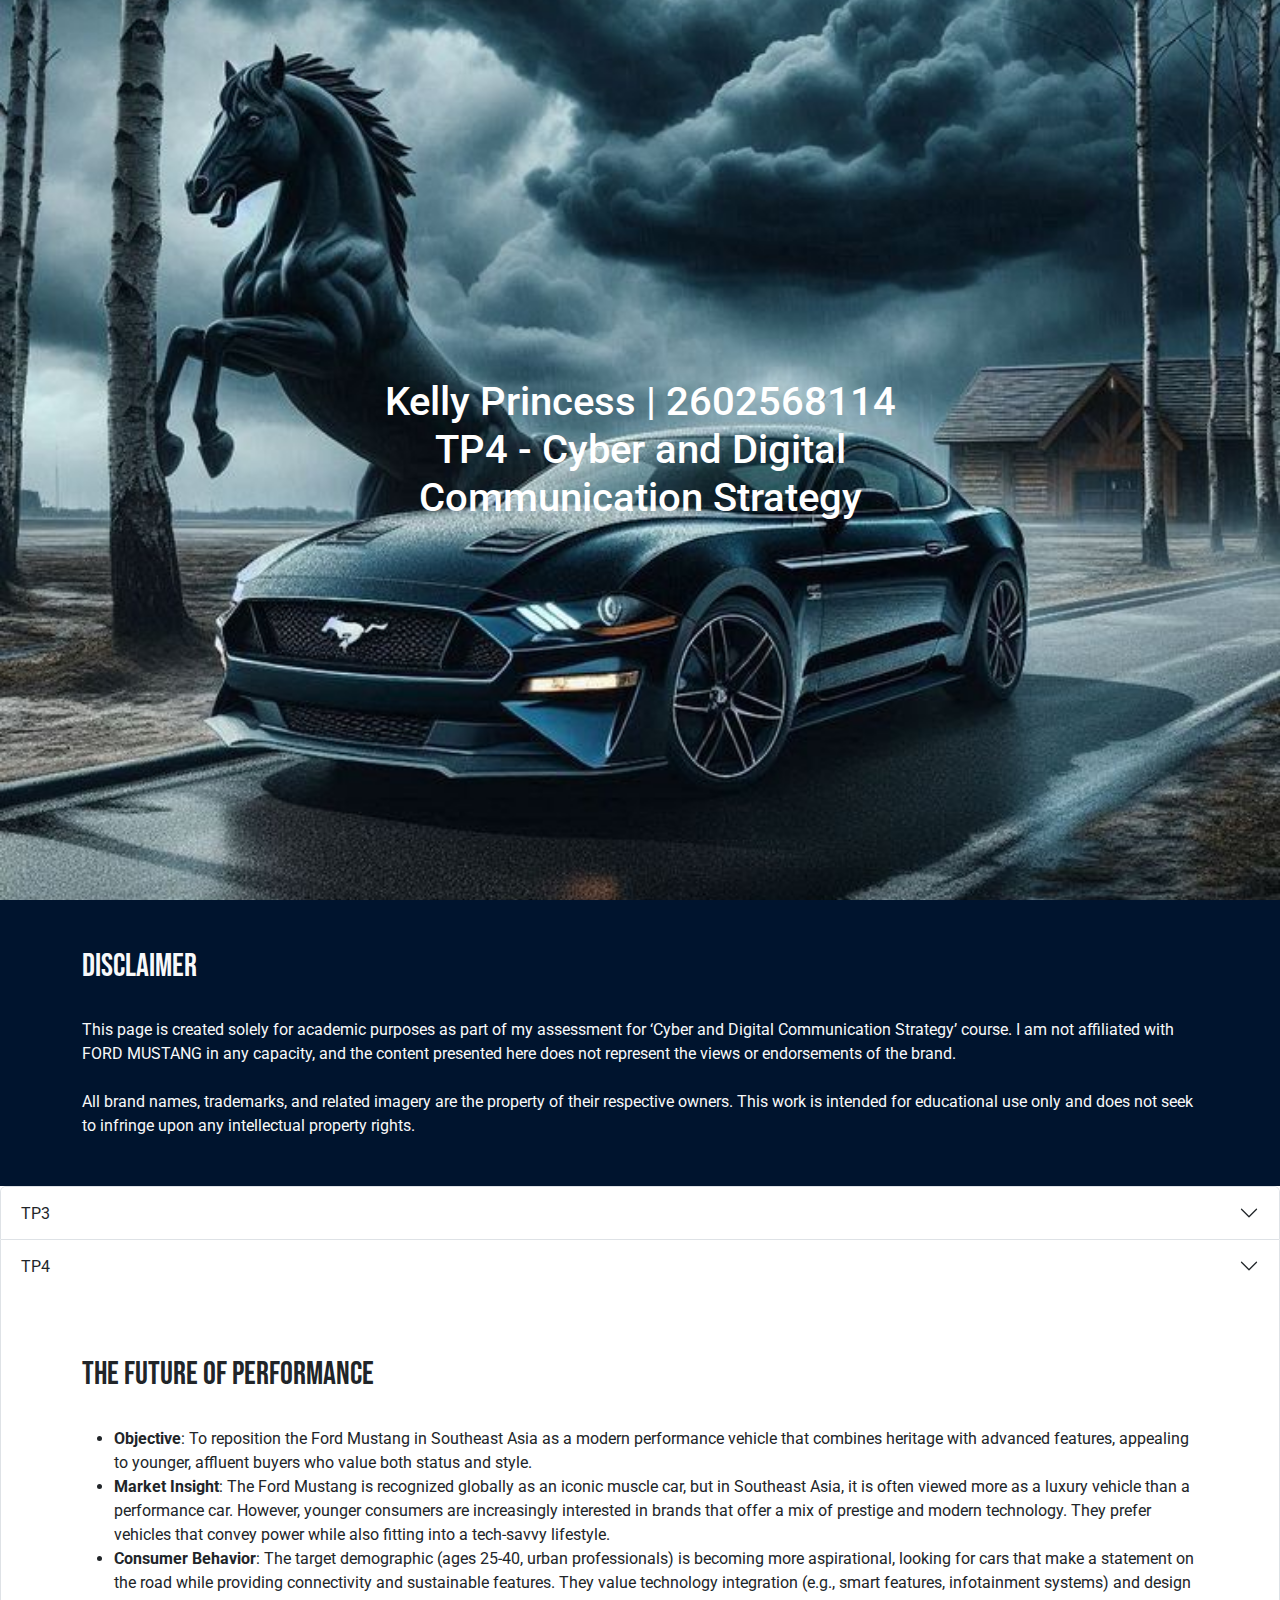
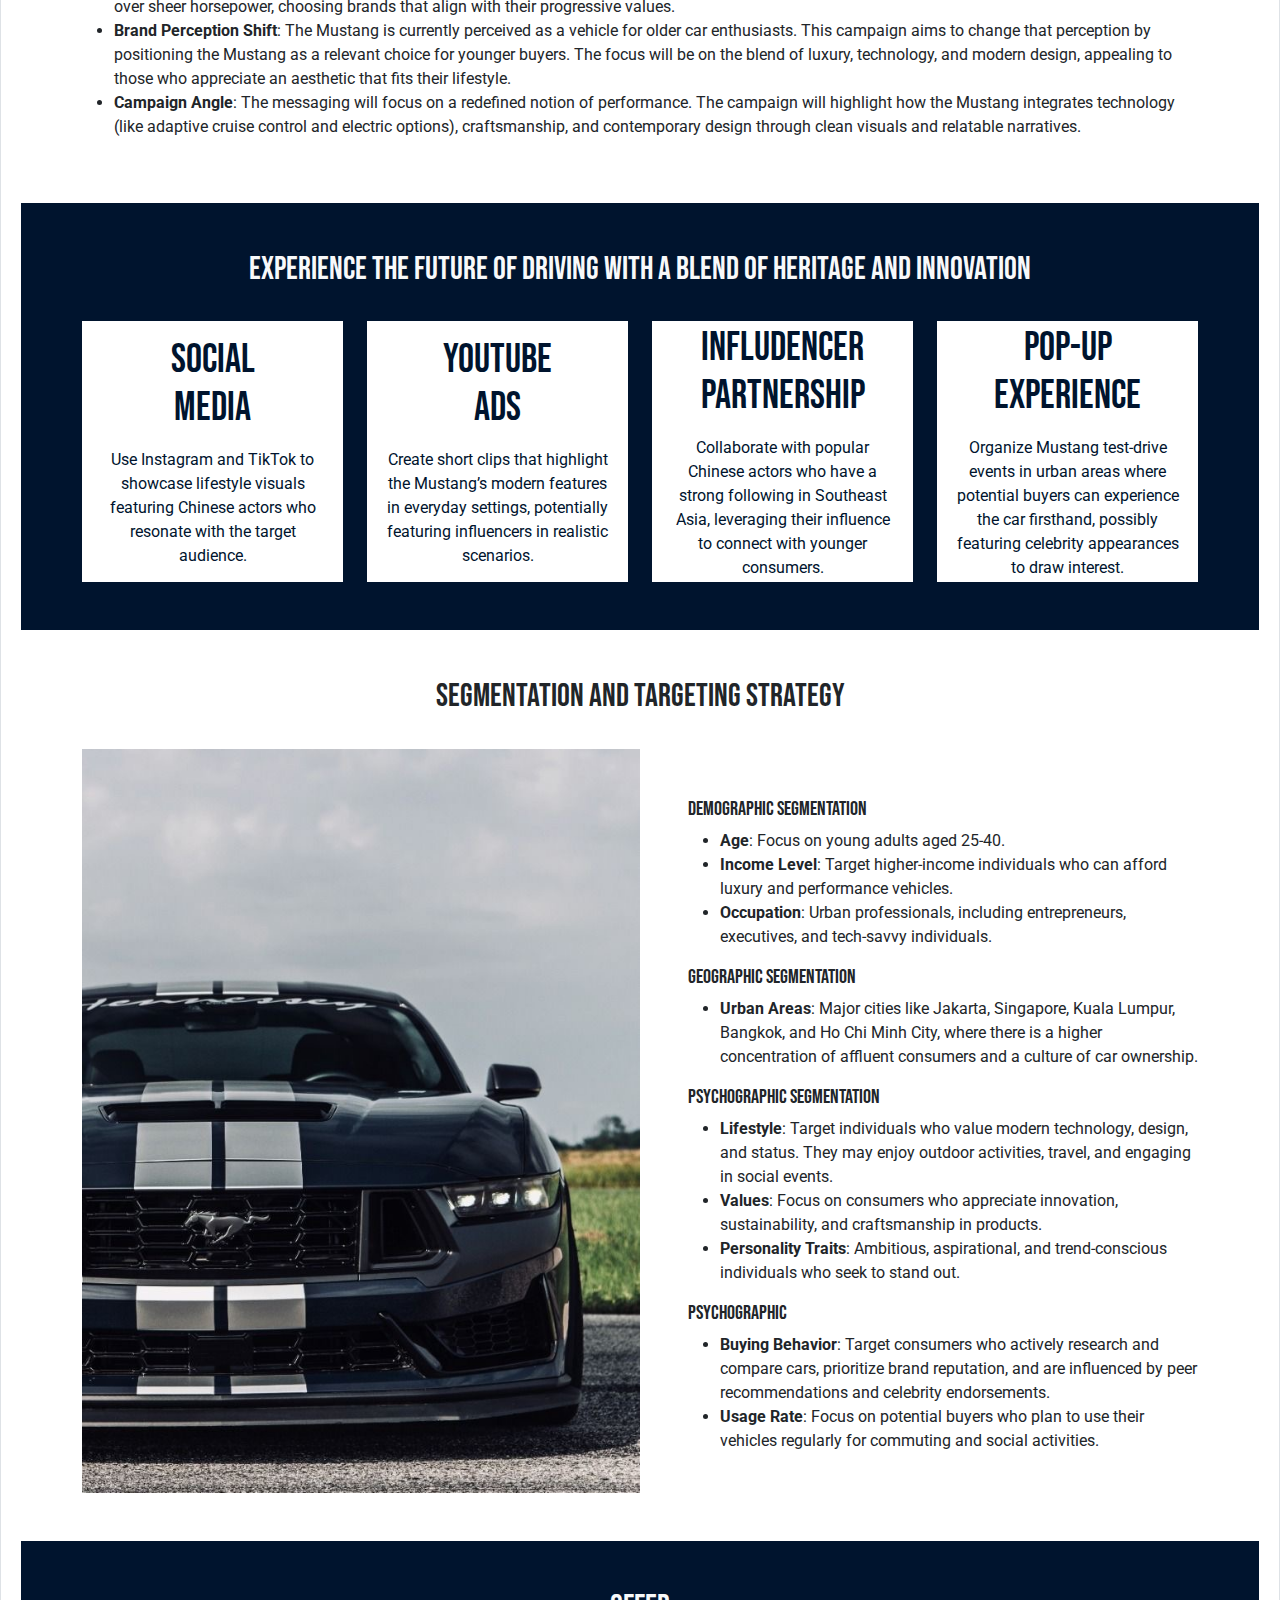
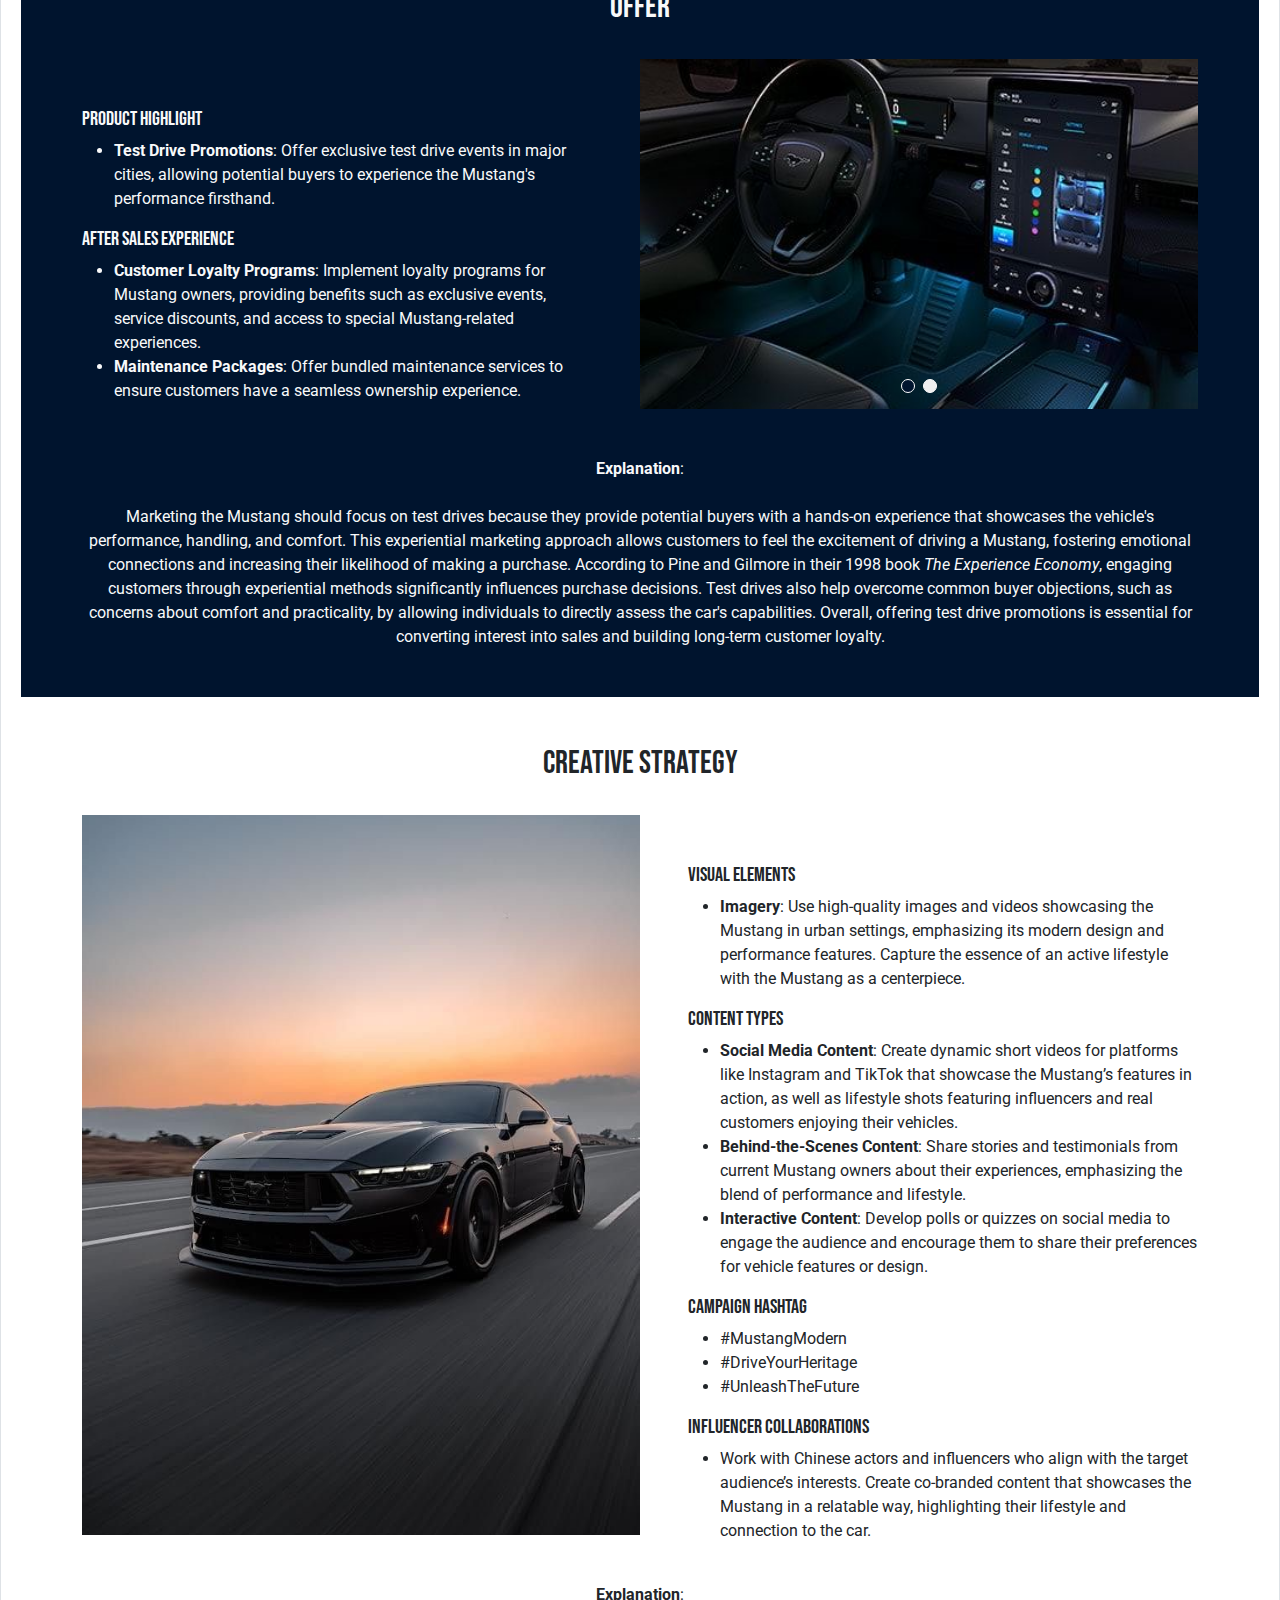
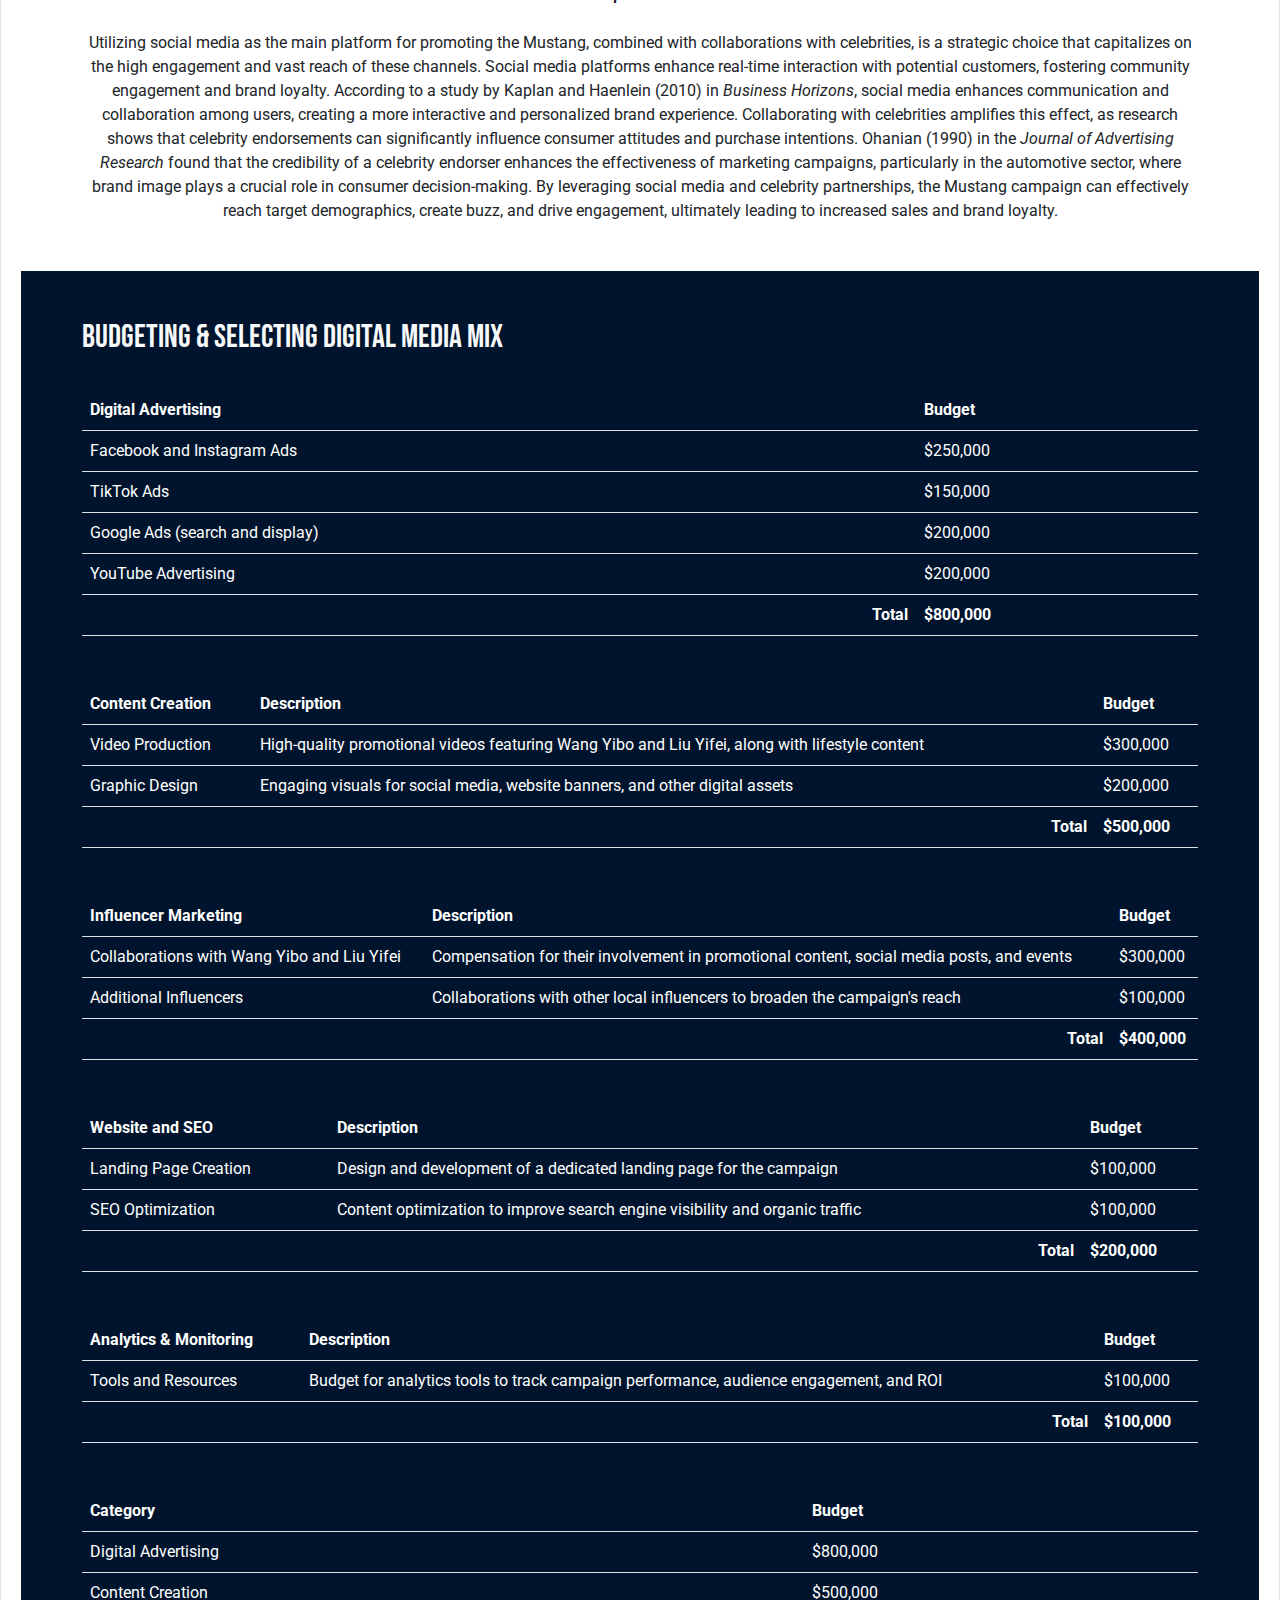
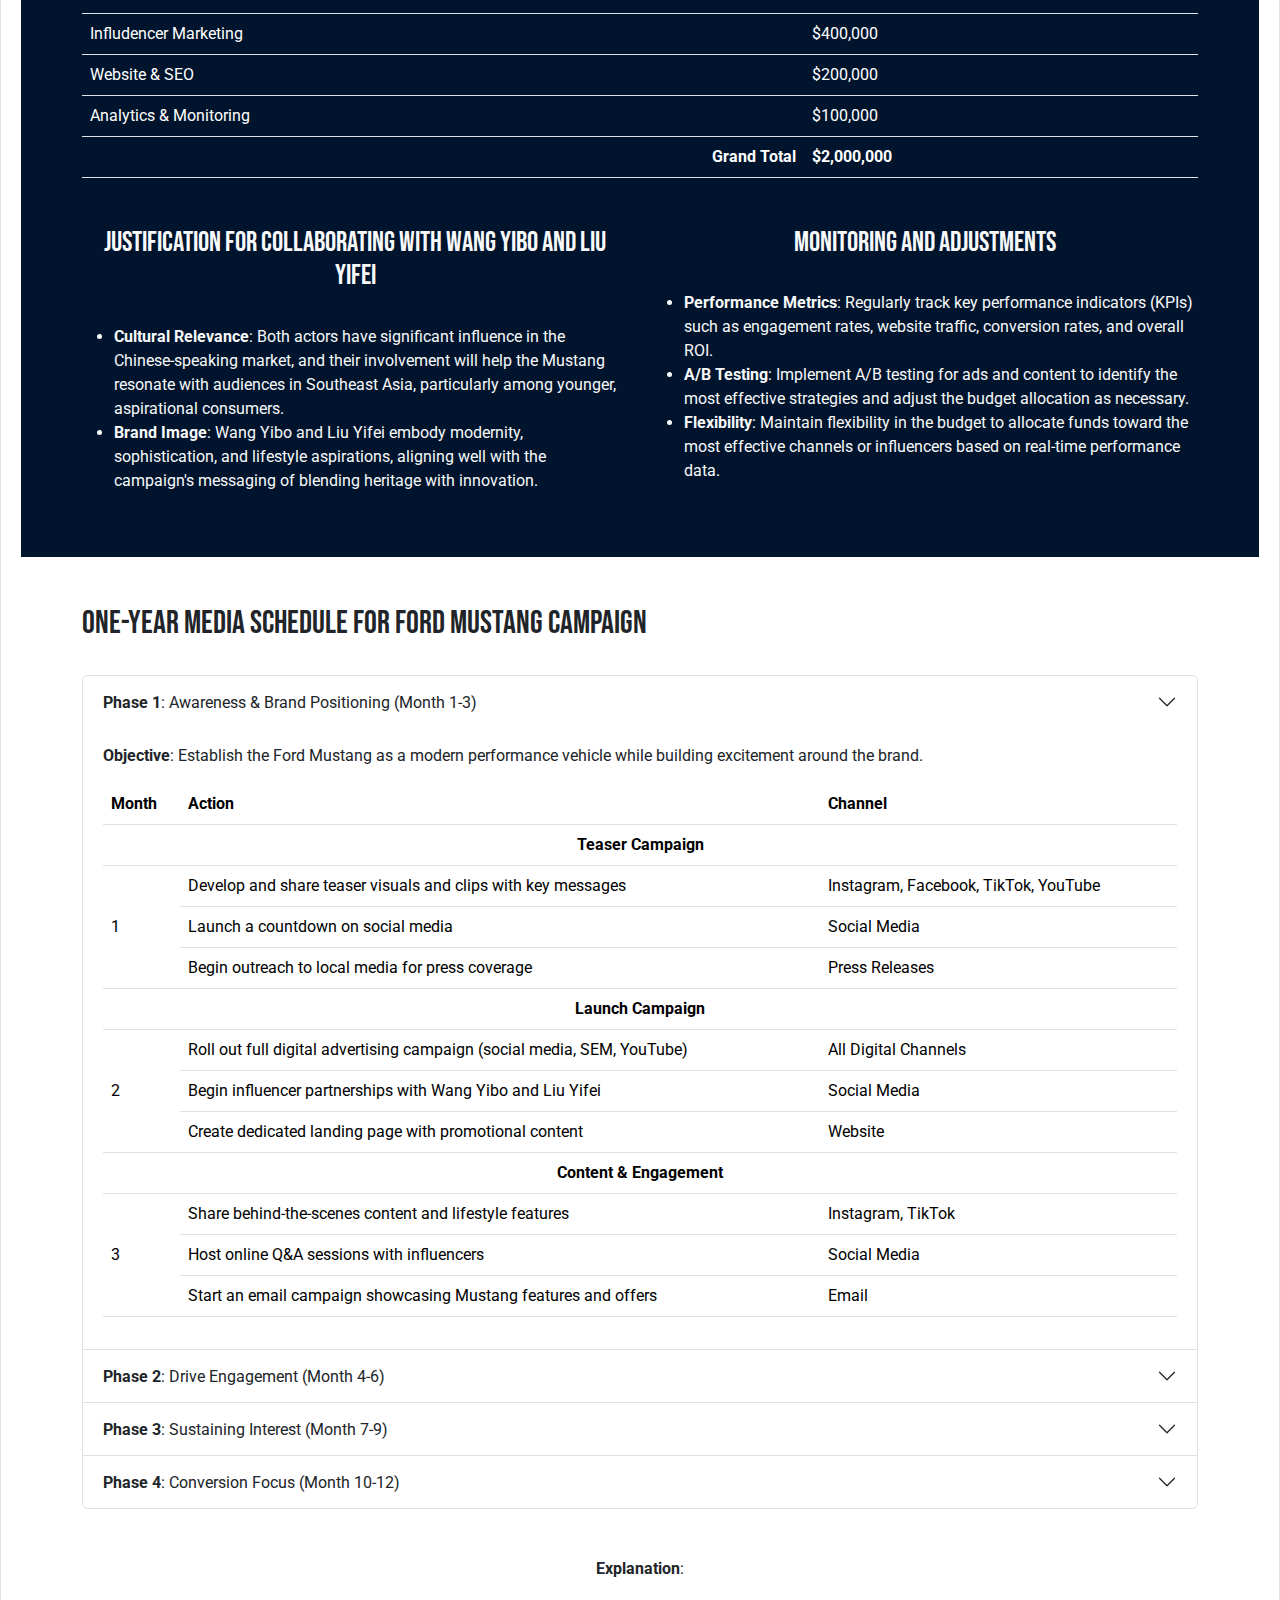
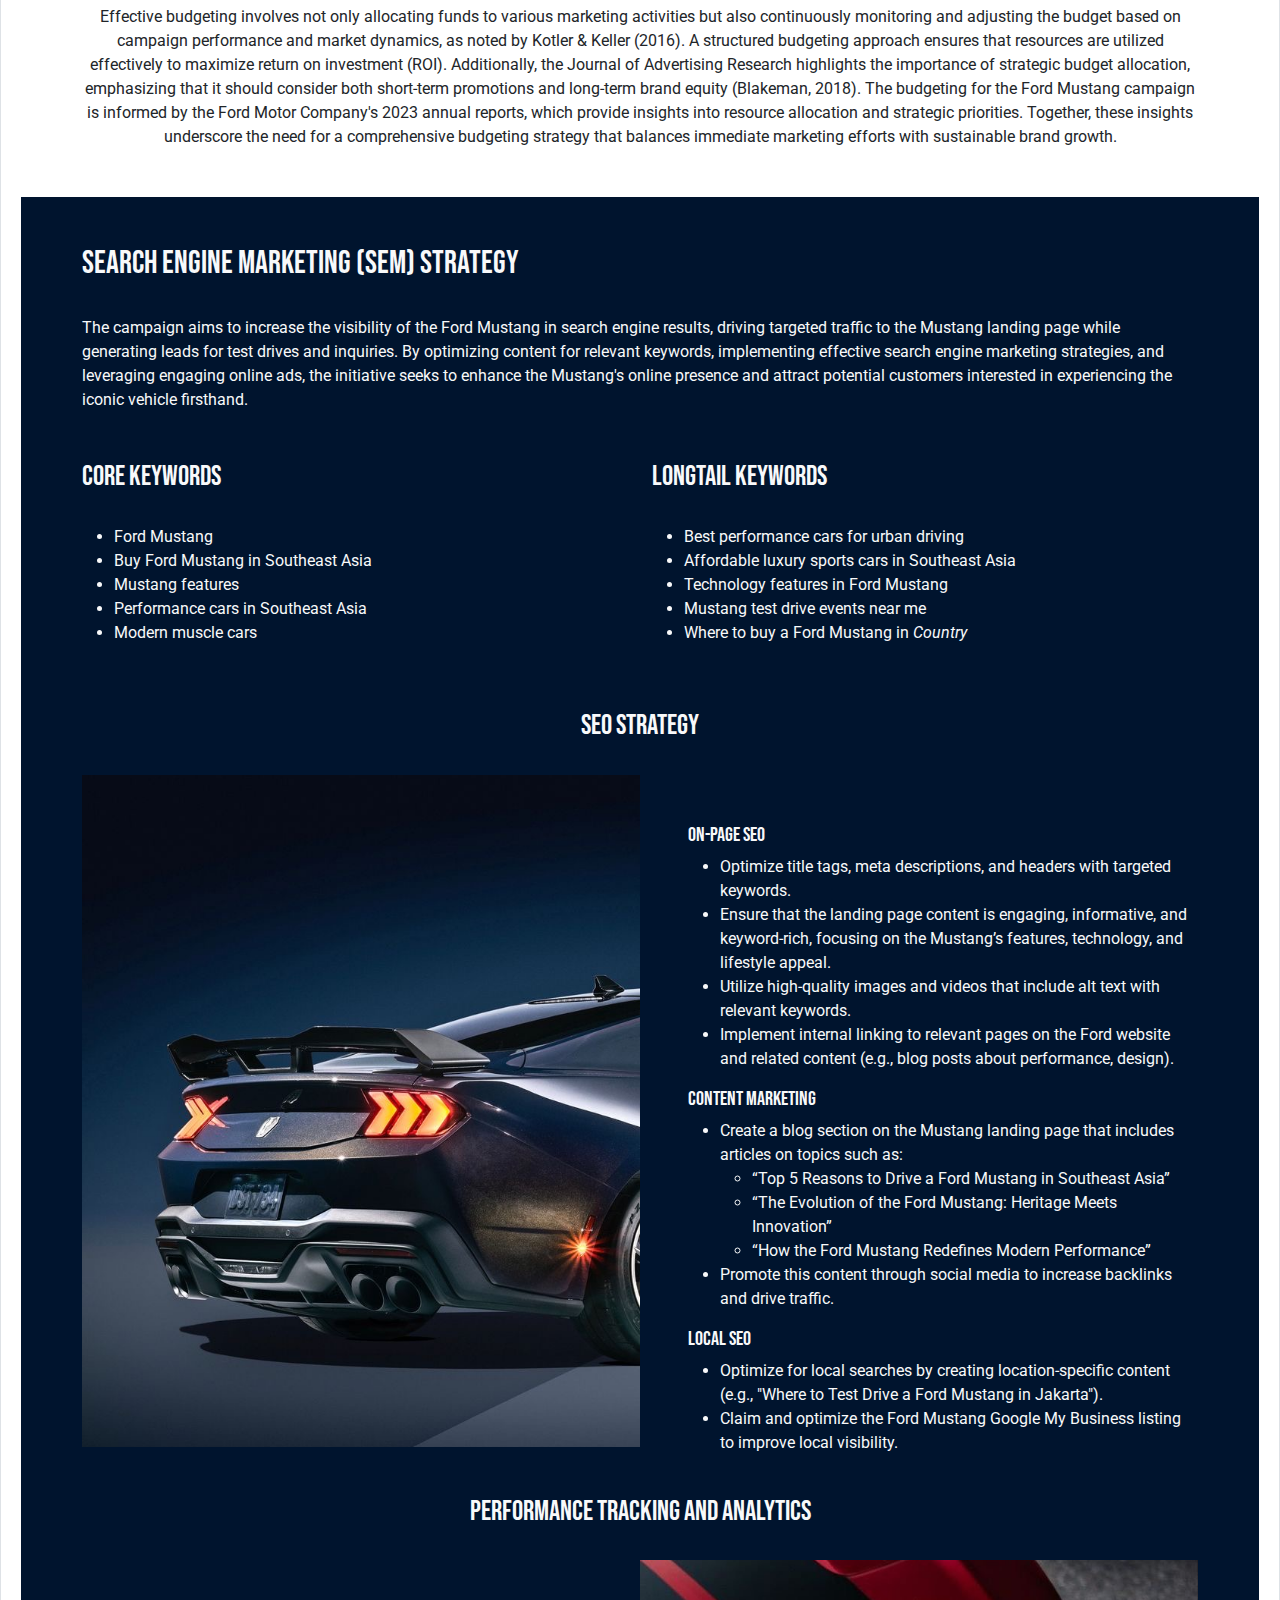
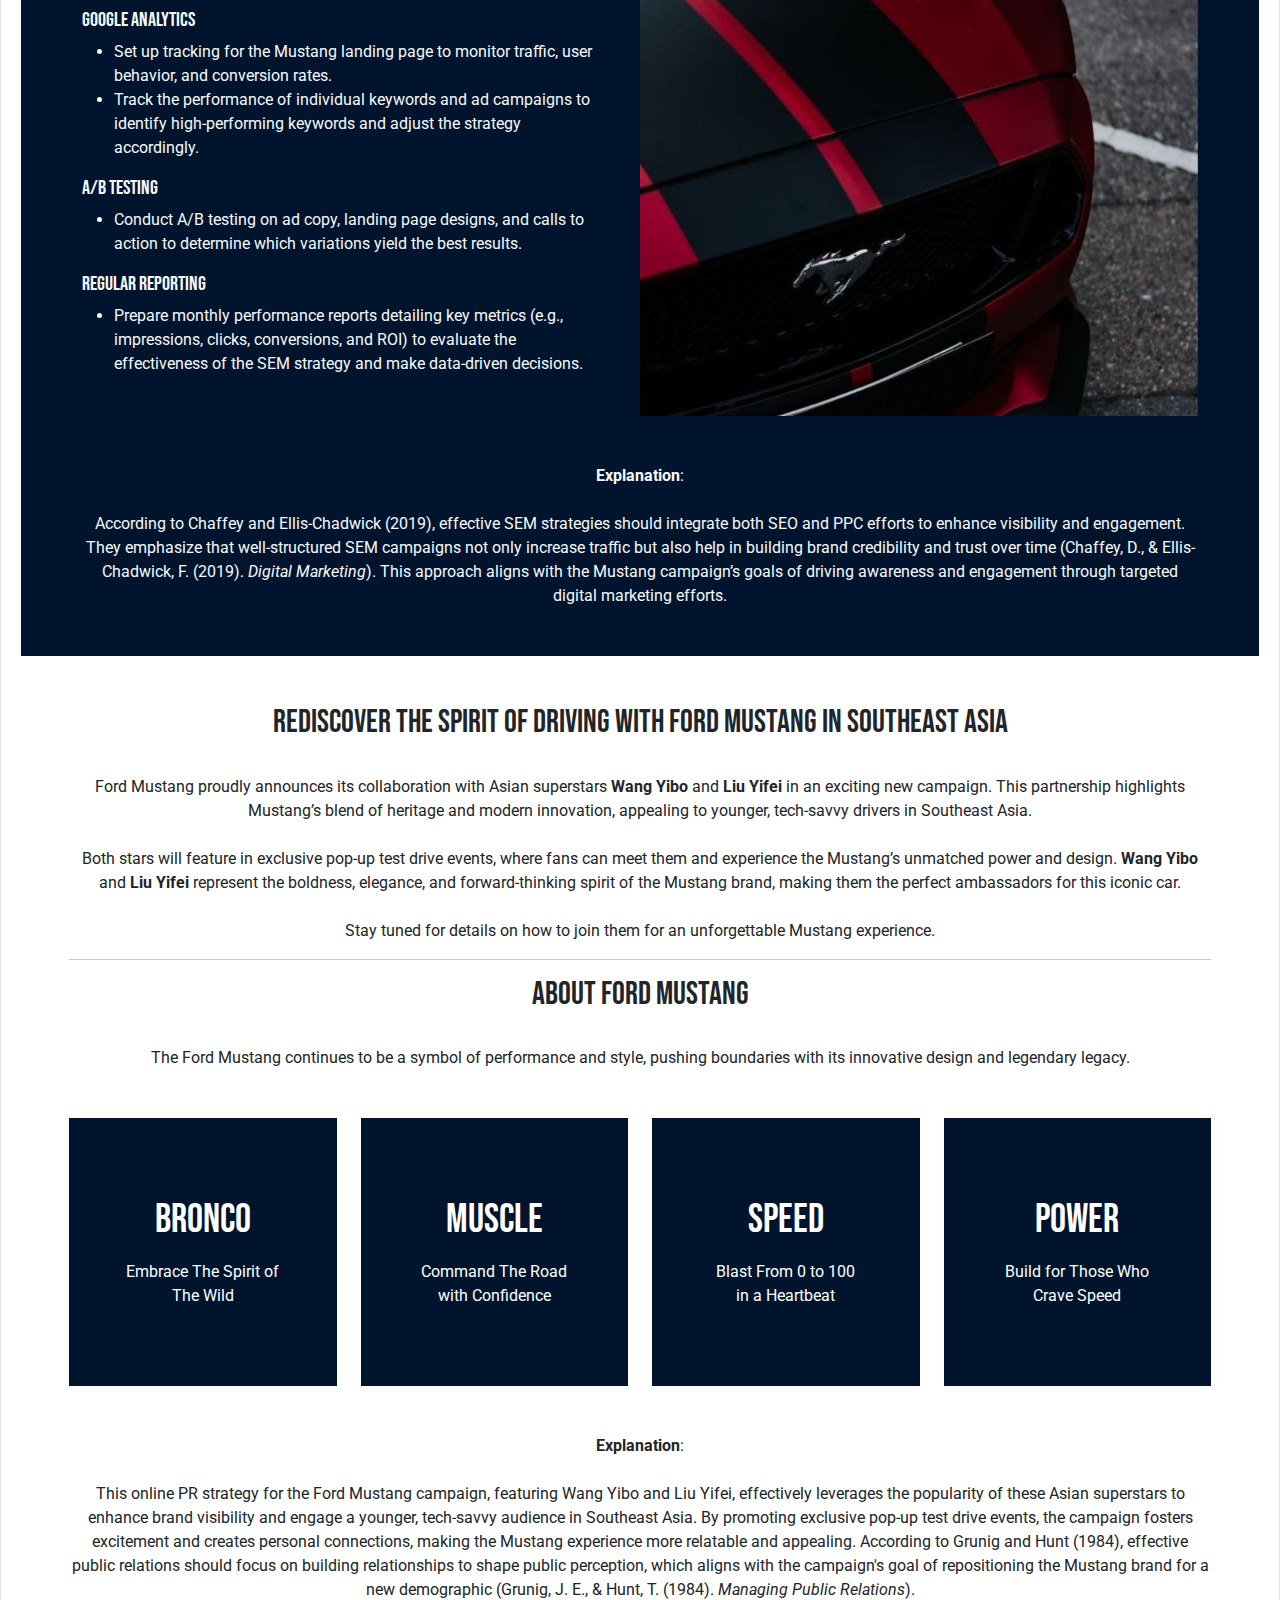
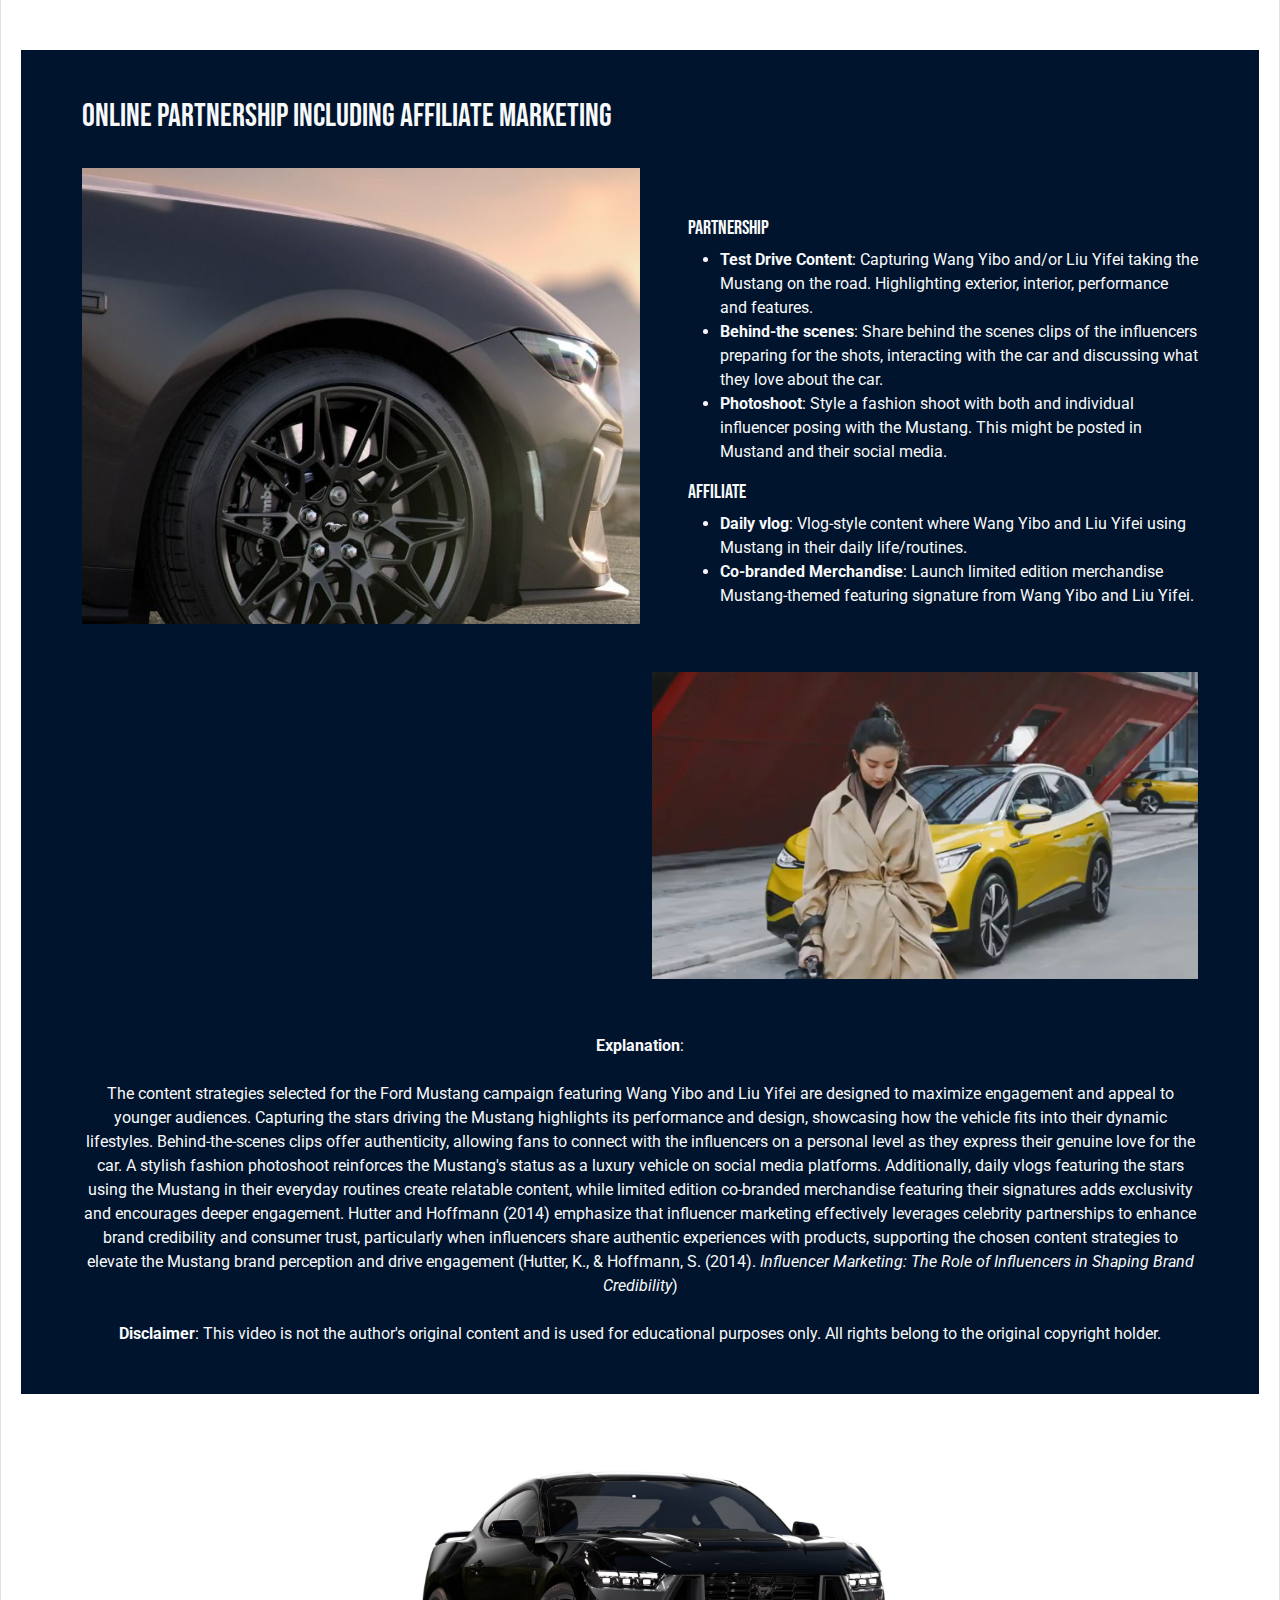
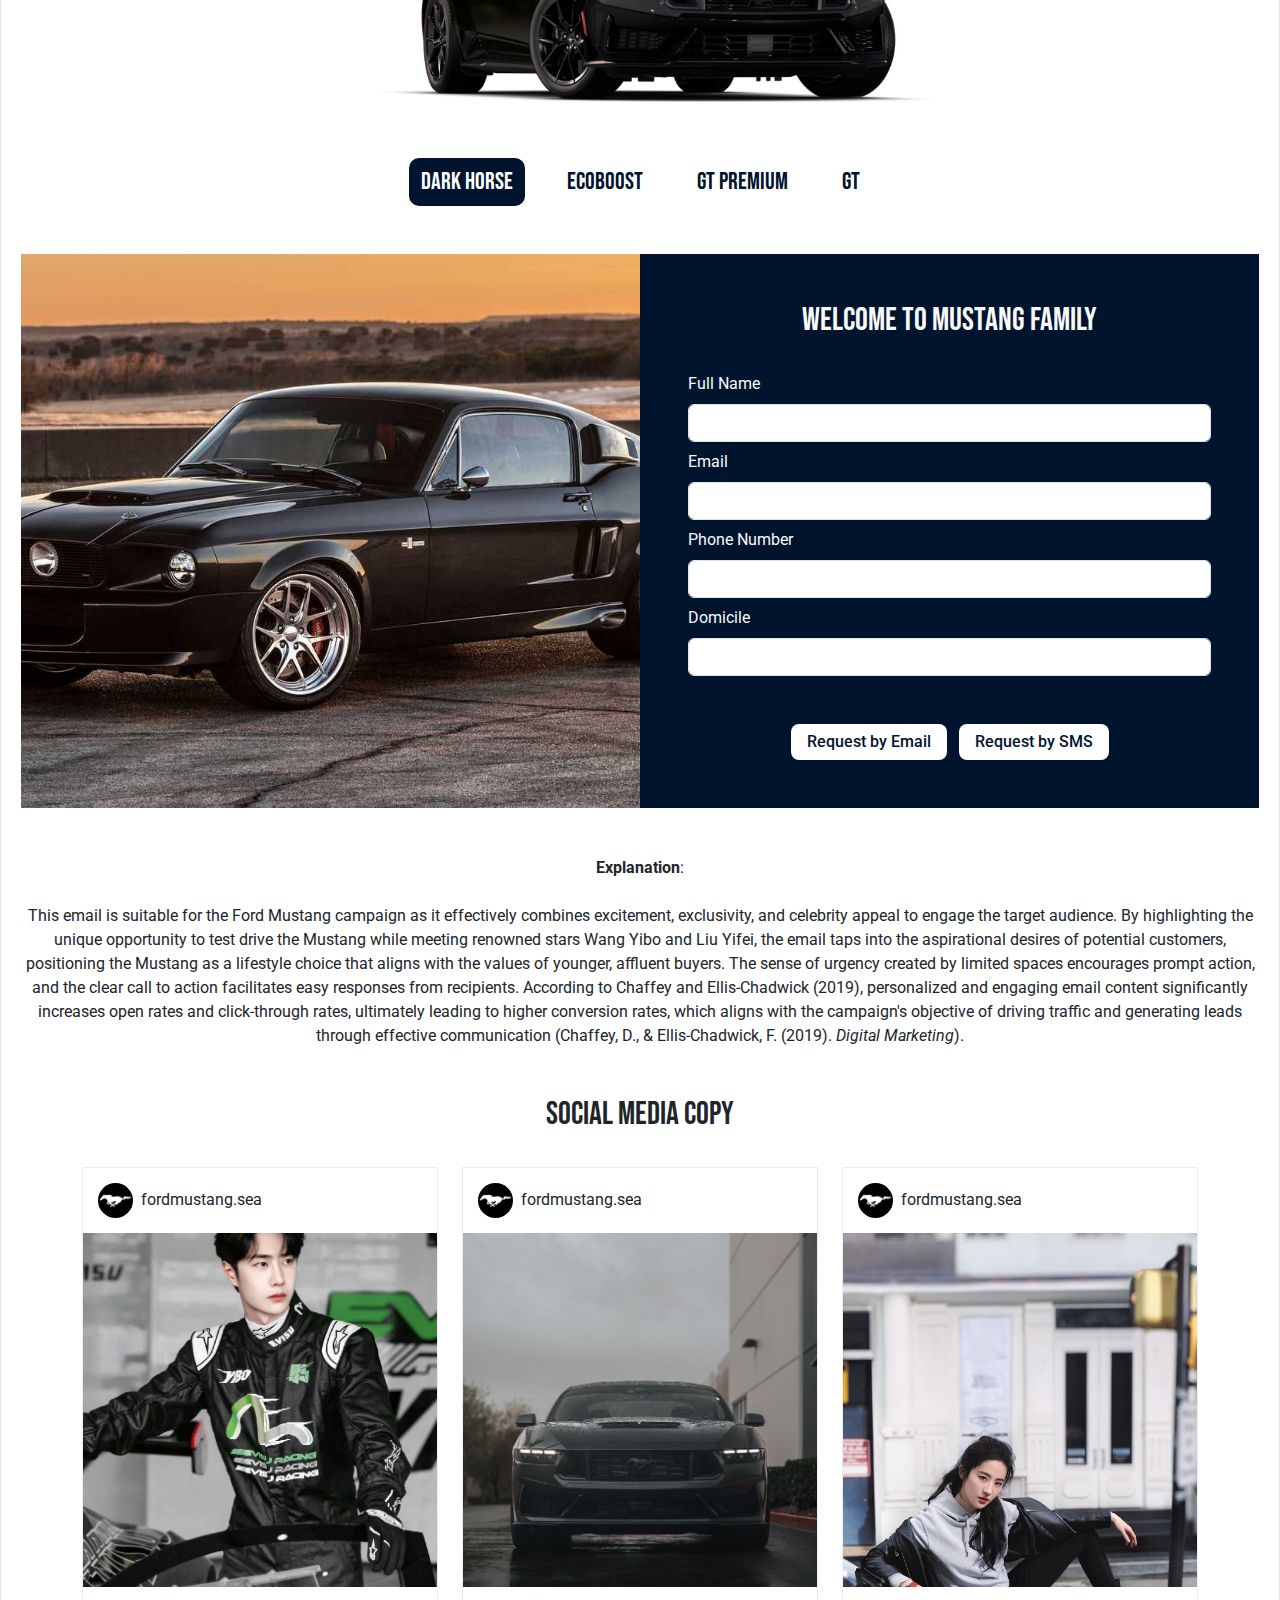
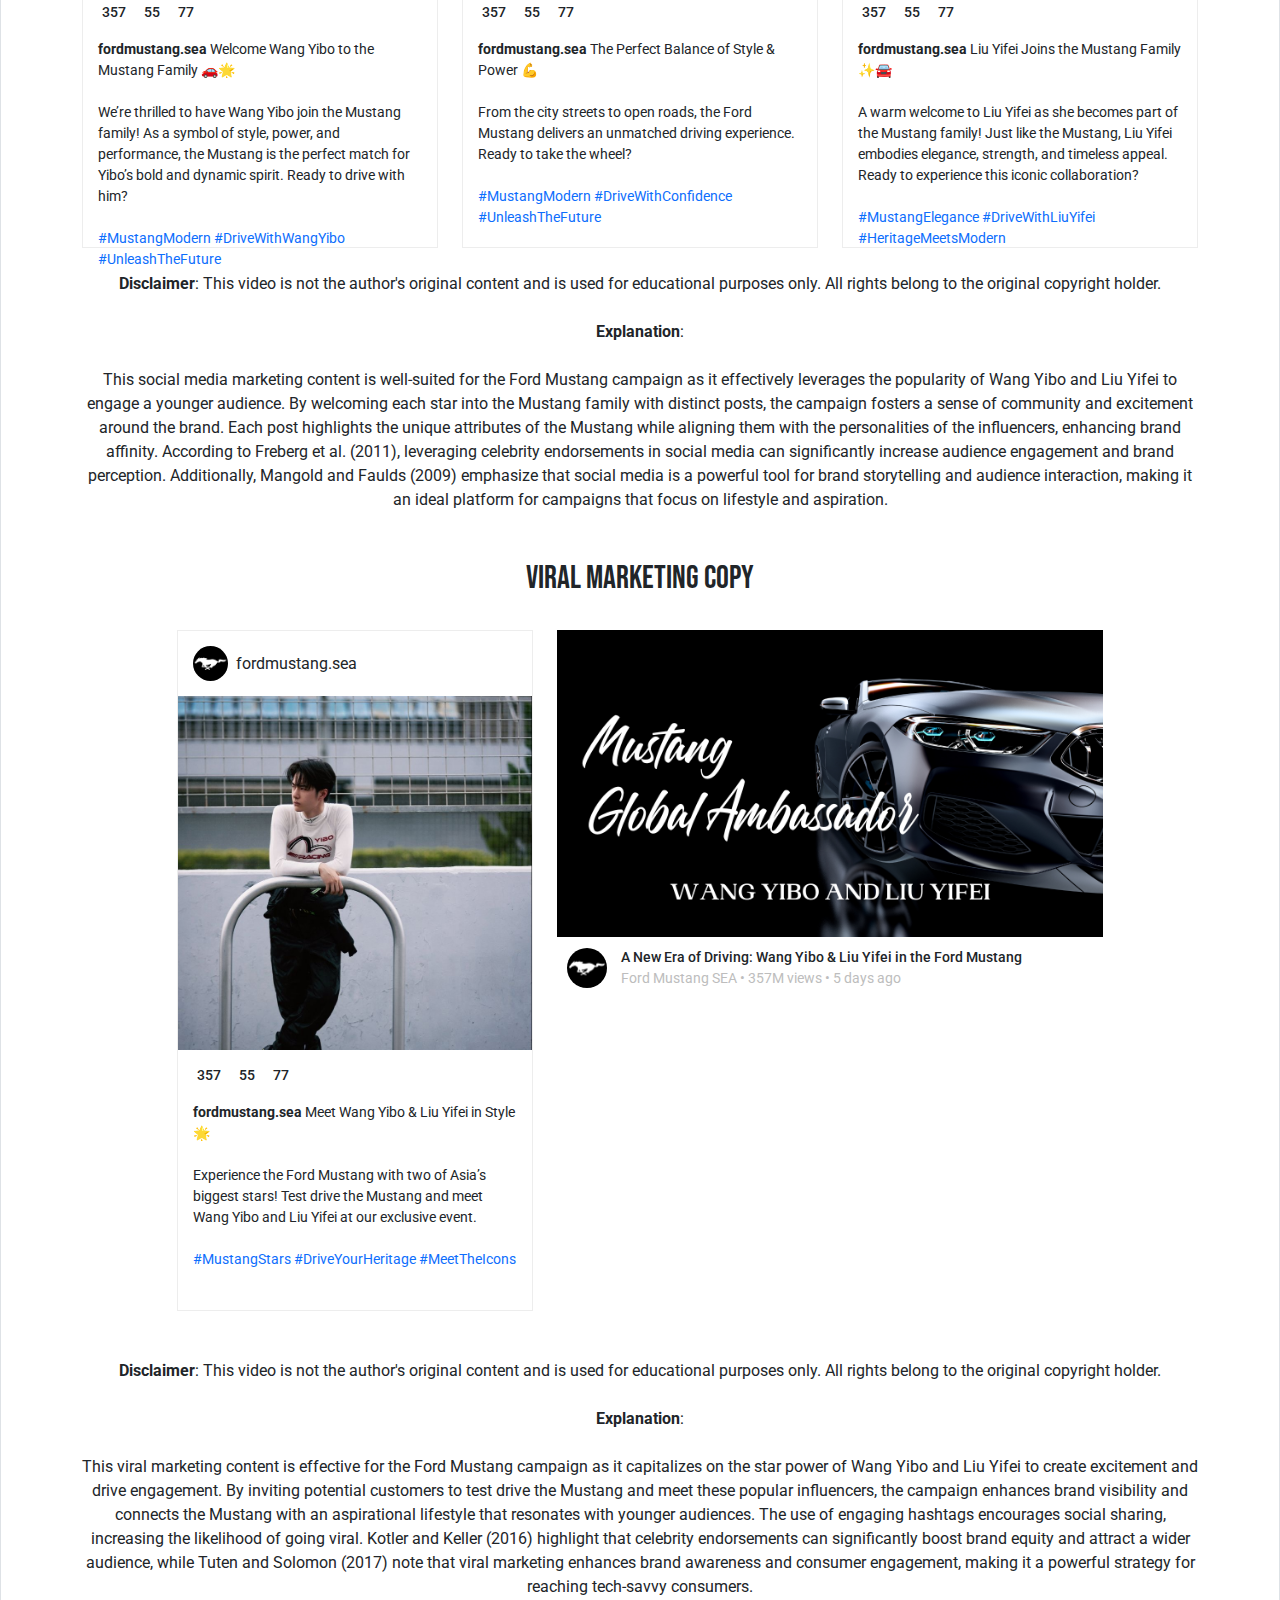
==== commit b3c99376: "Build: Final Build TP4" ====
--- a/index.html
+++ b/index.html
@@ -9,8 +9,9 @@
     <link href="https://cdn.jsdelivr.net/npm/bootstrap@5.3.3/dist/css/bootstrap.min.css" rel="stylesheet" integrity="sha384-QWTKZyjpPEjISv5WaRU9OFeRpok6YctnYmDr5pNlyT2bRjXh0JMhjY6hW+ALEwIH" crossorigin="anonymous">
     <link rel="preconnect" href="https://fonts.googleapis.com">
     <link rel="preconnect" href="https://fonts.gstatic.com" crossorigin>
+    <link rel="stylesheet" href="https://cdnjs.cloudflare.com/ajax/libs/font-awesome/6.6.0/css/all.min.css" integrity="sha512-Kc323vGBEqzTmouAECnVceyQqyqdsSiqLQISBL29aUW4U/M7pSPA/gEUZQqv1cwx4OnYxTxve5UMg5GT6L4JJg==" crossorigin="anonymous" referrerpolicy="no-referrer" />
     <link rel="stylesheet" href="./css/common.css">
-    <link rel="stylesheet" href="./css/index.css">
+    <link rel="stylesheet" href="./css/index.css?v=0.1">
 </head>
 <body>
     <section class="hero-banner">
@@ -240,10 +241,10 @@
                     </section>
                     <section class="p-5">
                         <div class="container">
-                            <h2 class="section-title">Segmentation and Targeting Strategy</h2>
-                            <div class="row g-0 align-items-center">
-                                <div class="col-6">
-                                    <img src="./assets/images/mustang-undercover-image-820x460-d.jpeg" class="img-fluid w-100" alt="">
+                            <h2 class="section-title text-center">Segmentation and Targeting Strategy</h2>
+                            <div id="section1" class="row g-0 align-items-start">
+                                <div class="col-6 h-100">
+                                    <img src="./assets/images/tp4/IMG_2880.JPG" class="img-fluid w-100 h-100 object-fit-cover" alt="">
                                 </div>
                                 <div class="col-6 p-5 pe-0">
                                     <h5 class="section-title mb-2">Demographic Segmentation</h5>
@@ -273,8 +274,8 @@
                     </section>
                     <section class="p-5 bg-ford-blue text-light">
                         <div class="container">
-                            <h2 class="section-title">Offer</h2>
-                            <div class="row g-0 align-items-center">
+                            <h2 class="section-title text-center">Offer</h2>
+                            <div id="section2" class="row g-0 align-items-start mb-5">
                                 <div class="col-6 p-5 ps-0">
                                     <h5 class="section-title mb-2">Product Highlight</h5>
                                     <ul>
@@ -286,20 +287,40 @@
                                         <li><strong>Maintenance Packages</strong>: Offer bundled maintenance services to ensure customers have a seamless ownership experience.</li>
                                     </ul>
                                 </div>
-                                <div class="col-6">
-                                    <img src="./assets/images/mustang-undercover-image-820x460-d.jpeg" class="img-fluid w-100" alt="">
-                                </div>
-                            </div>
+                                <div id="offerSection" class="col-6 h-100">
+                                    <div class="tab-content h-100">
+                                        <div class="tab-pane show active fade h-100" id="img1">
+                                            <img src="./assets/images/tp4/IMG_2887.JPG" class="img-fluid w-100 h-100 object-fit-cover" alt="">
+                                        </div>
+                                        <div class="tab-pane fade h-100" id="img2">
+                                            <img src="./assets/images/tp4/IMG_2889.JPG" class="img-fluid w-100 h-100 object-fit-cover" alt="">
+                                        </div>
+                                    </div>
+                                    <ul class="nav nav-tabs" id="myTab" role="tablist">
+                                        <li class="nav-item" role="presentation">
+                                            <button class="active" data-bs-toggle="tab" data-bs-target="#img1" type="button"></button>
+                                        </li>
+                                        <li class="nav-item" role="presentation">
+                                            <button data-bs-toggle="tab" data-bs-target="#img2" type="button"></button>
+                                        </li>
+                                    </ul>
+                                </div>
+                            </div>
+                            <p class="text-center mb-0">
+                                <strong>Explanation</strong>: 
+                                <br><br>
+                                Marketing the Mustang should focus on test drives because they provide potential buyers with a hands-on experience that showcases the vehicle's performance, handling, and comfort. This experiential marketing approach allows customers to feel the excitement of driving a Mustang, fostering emotional connections and increasing their likelihood of making a purchase. According to Pine and Gilmore in their 1998 book <i>The Experience Economy</i>, engaging customers through experiential methods significantly influences purchase decisions. Test drives also help overcome common buyer objections, such as concerns about comfort and practicality, by allowing individuals to directly assess the car's capabilities. Overall, offering test drive promotions is essential for converting interest into sales and building long-term customer loyalty.
+                            </p>
                         </div>
                     </section>
                     <section class="p-5">
                         <div class="container">
-                            <h2 class="section-title">Creative Strategy</h2>
-                            <div class="row g-0 align-items-center">
-                                <div class="col-6">
-                                    <img src="./assets/images/mustang-undercover-image-820x460-d.jpeg" class="img-fluid w-100" alt="">
-                                </div>
-                                <div class="col-6 p-5 pe-0">
+                            <h2 class="section-title text-center">Creative Strategy</h2>
+                            <div id="section3" class="row g-0 align-items-start mb-5">
+                                <div class="col-6 h-100">
+                                    <img src="./assets/images/tp4/IMG_2890.JPG" class="img-fluid w-100 h-100 object-fit-cover" alt="">
+                                </div>
+                                <div id="section3" class="col-6 p-5 pe-0">
                                     <h5 class="section-title mb-2">Visual Elements</h5>
                                     <ul>
                                         <li><strong>Imagery</strong>: Use high-quality images and videos showcasing the Mustang in urban settings, emphasizing its modern design and performance features. Capture the essence of an active lifestyle with the Mustang as a centerpiece.</li>
@@ -322,6 +343,11 @@
                                     </ul>
                                 </div>
                             </div>
+                            <p class="text-center mb-0">
+                                <strong>Explanation</strong>:
+                                <br><br>
+                                Utilizing social media as the main platform for promoting the Mustang, combined with collaborations with celebrities, is a strategic choice that capitalizes on the high engagement and vast reach of these channels. Social media platforms enhance real-time interaction with potential customers, fostering community engagement and brand loyalty. According to a study by Kaplan and Haenlein (2010) in <i>Business Horizons</i>, social media enhances communication and collaboration among users, creating a more interactive and personalized brand experience. Collaborating with celebrities amplifies this effect, as research shows that celebrity endorsements can significantly influence consumer attitudes and purchase intentions. Ohanian (1990) in the <i>Journal of Advertising Research</i> found that the credibility of a celebrity endorser enhances the effectiveness of marketing campaigns, particularly in the automotive sector, where brand image plays a crucial role in consumer decision-making. By leveraging social media and celebrity partnerships, the Mustang campaign can effectively reach target demographics, create buzz, and drive engagement, ultimately leading to increased sales and brand loyalty.
+                            </p>
                         </div>
                     </section>
                     <section class="p-5 bg-ford-blue text-light">
@@ -520,7 +546,7 @@
                     <section class="p-5">
                         <div class="container">
                             <h2 class="section-title">One-Year Media Schedule for Ford Mustang Campaign</h2>
-                            <div class="accordion" id="phaseAccordion">
+                            <div class="accordion mb-5" id="phaseAccordion">
                                 <div class="accordion-item">
                                     <h2 class="accordion-header">
                                         <button class="accordion-button collapsed" type="button" data-bs-toggle="collapse" data-bs-target="#phase1" aria-expanded="true" aria-controls="phase1">
@@ -782,6 +808,11 @@
                                     </div>
                                 </div>
                             </div>
+                            <p class="text-center mb-0">
+                                <strong>Explanation</strong>:
+                                <br><br>
+                                Effective budgeting involves not only allocating funds to various marketing activities but also continuously monitoring and adjusting the budget based on campaign performance and market dynamics, as noted by Kotler & Keller (2016). A structured budgeting approach ensures that resources are utilized effectively to maximize return on investment (ROI). Additionally, the Journal of Advertising Research highlights the importance of strategic budget allocation, emphasizing that it should consider both short-term promotions and long-term brand equity (Blakeman, 2018). The budgeting for the Ford Mustang campaign is informed by the Ford Motor Company's 2023 annual reports, which provide insights into resource allocation and strategic priorities. Together, these insights underscore the need for a comprehensive budgeting strategy that balances immediate marketing efforts with sustainable brand growth.
+                            </p>
                         </div>
                     </section>
                     <section class="p-5 bg-ford-blue text-light">
@@ -813,9 +844,9 @@
                                 </div>
                             </div>
                             <h3 class="section-title text-center">SEO Strategy</h3>
-                            <div class="row g-0 align-items-center">
-                                <div class="col-6">
-                                    <img src="./assets/images/mustang-undercover-image-820x460-d.jpeg" class="img-fluid w-100" alt="">
+                            <div id="section4" class="row g-0 align-items-start mb-5">
+                                <div class="col-6 h-100">
+                                    <img src="./assets/images/tp4/IMG_2881.JPG" class="img-fluid w-100 h-100 object-fit-cover" alt="">
                                 </div>
                                 <div class="col-6 p-5 pe-0">
                                     <h5 class="section-title mb-2">On-Page SEO</h5>
@@ -845,7 +876,7 @@
                                 </div>
                             </div>
                             <h3 class="section-title text-center">Performance Tracking and Analytics</h3>
-                            <div class="row g-0 align-items-center">
+                            <div id="section5" class="row g-0 align-items-start mb-5">
                                 <div class="col-6 p-5 ps-0">
                                     <h5 class="section-title mb-2">Google Analytics</h5>
                                     <ul>
@@ -861,10 +892,15 @@
                                         <li>Prepare monthly performance reports detailing key metrics (e.g., impressions, clicks, conversions, and ROI) to evaluate the effectiveness of the SEM strategy and make data-driven decisions.</li>
                                     </ul>
                                 </div>
-                                <div class="col-6">
-                                    <img src="./assets/images/mustang-undercover-image-820x460-d.jpeg" class="img-fluid w-100" alt="">
-                                </div>
-                            </div>
+                                <div class="col-6 h-100">
+                                    <img src="./assets/images/tp4/IMG_2883.JPG" class="img-fluid w-100 h-100 object-fit-cover" alt="">
+                                </div>
+                            </div>
+                            <p class="text-center mb-0">
+                                <strong>Explanation</strong>:
+                                <br><br>
+                                According to Chaffey and Ellis-Chadwick (2019), effective SEM strategies should integrate both SEO and PPC efforts to enhance visibility and engagement. They emphasize that well-structured SEM campaigns not only increase traffic but also help in building brand credibility and trust over time (Chaffey, D., & Ellis-Chadwick, F. (2019). <i>Digital Marketing</i>). This approach aligns with the Mustang campaign’s goals of driving awareness and engagement through targeted digital marketing efforts.
+                            </p>
                         </div>
                     </section>
                     <section class="p-5 text-center">
@@ -881,7 +917,7 @@
                         <p class="mb-5">
                             The Ford Mustang continues to be a symbol of performance and style, pushing boundaries with its innovative design and legendary legacy.
                         </p>
-                        <div class="row blue-ford">
+                        <div class="row blue-ford mb-5">
                             <div class="col-md-3">
                                 <article class="four-point">
                                     <h3>Bronco</h3>
@@ -907,28 +943,402 @@
                                 </article>
                             </div>
                         </div>
+                        <p class="text-center mb-0">
+                            <strong>Explanation</strong>:
+                            <br><br>
+                            This online PR strategy for the Ford Mustang campaign, featuring Wang Yibo and Liu Yifei, effectively leverages the popularity of these Asian superstars to enhance brand visibility and engage a younger, tech-savvy audience in Southeast Asia. By promoting exclusive pop-up test drive events, the campaign fosters excitement and creates personal connections, making the Mustang experience more relatable and appealing. According to Grunig and Hunt (1984), effective public relations should focus on building relationships to shape public perception, which aligns with the campaign's goal of repositioning the Mustang brand for a new demographic (Grunig, J. E., & Hunt, T. (1984). <i>Managing Public Relations</i>).
+                        </p>
                     </section>
                     <section class="p-5 bg-ford-blue text-light">
                         <div class="container">
                             <h2 class="section-title">Online Partnership Including Affiliate Marketing</h2>
-                            <div class="row g-0 align-items-center">
+                            <div id="section6" class="row g-0 align-items-start mb-5">
+                                <div class="col-6 h-100">
+                                    <img src="./assets/images/tp4/IMG_2882.JPG" class="img-fluid w-100 h-100 object-fit-cover" alt="">
+                                </div>
+                                <div class="col-6 p-5 pe-0">
+                                    <h5 class="section-title mb-2">Partnership</h5>
+                                    <ul>
+                                        <li><strong>Test Drive Content</strong>: Capturing Wang Yibo and/or Liu Yifei taking the Mustang on the road. Highlighting exterior, interior, performance and features.</li>
+                                        <li><strong>Behind-the scenes</strong>: Share behind the scenes clips of the influencers preparing for the shots, interacting with the car and discussing what they love about the car.</li>
+                                        <li><strong>Photoshoot</strong>: Style a fashion shoot with both and individual influencer posing with the Mustang. This might be posted in Mustand and their social media.</li>
+                                    </ul>
+                                    <h5 class="section-title mb-2">Affiliate</h5>
+                                    <ul>
+                                        <li><strong>Daily vlog</strong>: Vlog-style content where Wang Yibo and Liu Yifei using Mustang in their daily life/routines.</li>
+                                        <li><strong>Co-branded Merchandise</strong>: Launch limited edition merchandise Mustang-themed featuring signature from Wang Yibo and Liu Yifei.</li>
+                                    </ul>
+                                </div>
+                            </div>
+                            <div class="row mb-5">
                                 <div class="col-6">
-                                    <img src="./assets/images/mustang-undercover-image-820x460-d.jpeg" class="img-fluid w-100" alt="">
-                                </div>
-                                <div class="col-6 p-5 ps-0">
-                                    <h5 class="section-title mb-2">Product Highlight</h5>
-                                    <ul>
-                                        <li><strong>Test Drive Promotions</strong>: Offer exclusive test drive events in major cities, allowing potential buyers to experience the Mustang's performance firsthand.</li>
-                                    </ul>
-                                    <h5 class="section-title mb-2">After Sales Experience</h5>
-                                    <ul>
-                                        <li><strong>Customer Loyalty Programs</strong>: Implement loyalty programs for Mustang owners, providing benefits such as exclusive events, service discounts, and access to special Mustang-related experiences.</li>
-                                        <li><strong>Maintenance Packages</strong>: Offer bundled maintenance services to ensure customers have a seamless ownership experience.</li>
-                                    </ul>
-                                </div>
-                            </div>
-                        </div>
-                    </section>
+                                    <video src="./assets/video/wangyibo.mp4" autoplay muted loop class="img-fluid w-100"></video>
+                                </div>
+                                <div class="col-6">
+                                    <video src="./assets/video/liuyifei.mp4" autoplay muted loop class="img-fluid w-100"></video>
+                                </div>
+                            </div>
+                            <p class="text-center mb-0">
+                                <strong>Explanation</strong>:
+                                <br><br>
+                                The content strategies selected for the Ford Mustang campaign featuring Wang Yibo and Liu Yifei are designed to maximize engagement and appeal to younger audiences. 
+                                Capturing the stars driving the Mustang highlights its performance and design, showcasing how the vehicle fits into their dynamic lifestyles. Behind-the-scenes clips offer authenticity, 
+                                allowing fans to connect with the influencers on a personal level as they express their genuine love for the car. A stylish fashion photoshoot reinforces the Mustang's status as a luxury 
+                                vehicle on social media platforms. Additionally, daily vlogs featuring the stars using the Mustang in their everyday routines create relatable content, while limited edition co-branded merchandise featuring their 
+                                signatures adds exclusivity and encourages deeper engagement. Hutter and Hoffmann (2014) emphasize that influencer marketing effectively leverages celebrity partnerships to enhance brand credibility and consumer trust, particularly 
+                                when influencers share authentic experiences with products, supporting the chosen content strategies to elevate the Mustang brand perception and drive engagement (Hutter, K., & Hoffmann, S. (2014). <i>Influencer Marketing: The Role of Influencers in Shaping Brand Credibility</i>)
+                                <br><br>
+                                <strong>Disclaimer</strong>: This video is not the author's original content and is used for educational purposes only. All rights belong to the original copyright holder.
+                            </p>
+                        </div>
+                    </section>
+                    <section class="p-5">
+                        <div class="tab-content mb-5">
+                            <div class="tab-pane show active text-center" id="darkHorseTab">
+                                <img src="./assets/images/DARK_HORSE.jpg" class="mustang-img-tab" alt="">
+                            </div>
+                            <div class="tab-pane text-center" id="ecoBoostTab">
+                                <img src="./assets/images/ECOBOOST.jpg" class="mustang-img-tab" alt="">
+                            </div>
+                            <div class="tab-pane text-center" id="gtPremiumTab">
+                                <img src="./assets/images/GT_PREMIUM.jpg" class="mustang-img-tab" alt="">
+                            </div>
+                            <div class="tab-pane text-center" id="gtTab">
+                                <img src="./assets/images/GT.jpg" class="mustang-img-tab" alt="">
+                            </div>
+                        </div>
+                        <ul class="nav nav-tabs" id="myTab" role="tablist">
+                            <li class="nav-item" role="presentation">
+                                <button class="mustang-tab-link active" data-bs-toggle="tab" data-bs-target="#darkHorseTab" type="button">Dark Horse</button>
+                            </li>
+                            <li class="nav-item" role="presentation">
+                                <button class="mustang-tab-link" data-bs-toggle="tab" data-bs-target="#ecoBoostTab" type="button">EcoBoost</button>
+                            </li>
+                            <li class="nav-item" role="presentation">
+                                <button class="mustang-tab-link" data-bs-toggle="tab" data-bs-target="#gtPremiumTab" type="button">GT Premium</button>
+                            </li>
+                            <li class="nav-item" role="presentation">
+                                <button class="mustang-tab-link" data-bs-toggle="tab" data-bs-target="#gtTab" type="button" role="tab">GT</button>
+                            </li>
+                        </ul>
+                    </section>
+                    <section class="container-fluid p-0 mb-5">
+                        <div class="row g-0 mb-5">
+                            <div class="col-sm-6">
+                                <img src="./assets/images/1967-shelby-gt500cr-mustang-by-classic-recreations.jpg" class="img-fluid h-100 object-fit-cover" alt="">
+                            </div>
+                            <div class="col-sm-6 p-5 bg-ford-blue text-light">
+                                <h2 class="section-title text-center">Welcome to Mustang Family</h2>
+                                <div class="mb-2">
+                                    <label class="form-label">Full Name</label>
+                                    <input type="text" class="form-control">
+                                </div>
+                                <div class="mb-2">
+                                    <label class="form-label">Email</label>
+                                    <input type="text" class="form-control">
+                                </div>
+                                <div class="mb-2">
+                                    <label class="form-label">Phone Number</label>
+                                    <input type="text" class="form-control">
+                                </div>
+                                <div class="mb-5">
+                                    <label class="form-label">Domicile</label>
+                                    <input type="text" class="form-control">
+                                </div>
+                                <div class="text-center">
+                                    <button class="form-btn color-primary me-2" data-bs-toggle="modal" data-bs-target="#emailPreview">Request by Email</button>
+                                    <button class="form-btn color-primary" data-bs-toggle="modal" data-bs-target="#smsPreview">Request by SMS</button>
+                                </div>
+                            </div>
+                        </div>
+                        <p class="text-center mb-5">
+                            <strong>Explanation</strong>:
+                            <br><br>
+                            This email is suitable for the Ford Mustang campaign as it effectively combines excitement, exclusivity, and celebrity appeal to engage the target audience. By highlighting the unique opportunity to test drive the Mustang while meeting renowned stars Wang Yibo and Liu Yifei, the email taps into the aspirational desires of potential customers, positioning the Mustang as a lifestyle choice that aligns with the values of younger, affluent buyers. The sense of urgency created by limited spaces encourages prompt action, and the clear call to action facilitates easy responses from recipients. According to Chaffey and Ellis-Chadwick (2019), personalized and engaging email content significantly increases open rates and click-through rates, ultimately leading to higher conversion rates, which aligns with the campaign's objective of driving traffic and generating leads through effective communication (Chaffey, D., & Ellis-Chadwick, F. (2019). <i>Digital Marketing</i>).
+                        </p>
+                    </section>
+                    <section class="container mb-5">
+                        <h2 class="section-title text-center">Social Media Copy</h2>
+                        <div class="row g-4">
+                            <div class="col-md-4">
+                                <article class="post h-100">
+                                    <div class="post-header">
+                                        <div>
+                                            <img src="./assets/icon/instagram_logo.jpg" class="post-header__logo" alt="">
+                                            <span>fordmustang.sea</span>
+                                        </div>
+                                        <span><i class="fa-solid fa-ellipsis"></i></span>
+                                    </div>
+                                    <img src="./assets/images/tp4/IMG_2877.JPG" class="img-fluid object-fit-cover" alt="">
+                                    <div class="post-content">
+                                        <div class="post-action">
+                                            <div class="post-action__left">
+                                                <div class="post-action-item">
+                                                    <span><i class="fa-regular fa-heart"></i></span>
+                                                    <span class="post-action__counter">357</span>
+                                                </div>
+                                                <div class="post-action-item">
+                                                    <span><i class="fa-regular fa-comment"></i></span>
+                                                    <span class="post-action__counter">55</span>
+                                                </div>
+                                                <div class="post-action-item">
+                                                    <span><i class="fa-regular fa-paper-plane"></i></span>
+                                                    <span class="post-action__counter">77</span>
+                                                </div>
+                                            </div>
+                                            <span><i class="fa-regular fa-bookmark"></i></span>
+                                        </div>
+                                        <p>
+                                            <strong>fordmustang.sea</strong> Welcome Wang Yibo to the Mustang Family 🚗🌟
+                                            <br><br>
+                                            We’re thrilled to have Wang Yibo join the Mustang family! As a symbol of style, power, and performance, the Mustang is the perfect match for Yibo’s bold and dynamic spirit. Ready to drive with him?
+                                            <br><br>
+                                            <span class="text-primary">#MustangModern</span> <span class="text-primary">#DriveWithWangYibo</span> <span class="text-primary">#UnleashTheFuture</span>
+                                        </p>
+                                    </div>
+                                </article>
+                            </div>
+                            <div class="col-md-4">
+                                <article class="post h-100">
+                                    <div class="post-header">
+                                        <div>
+                                            <img src="./assets/icon/instagram_logo.jpg" class="post-header__logo" alt="">
+                                            <span>fordmustang.sea</span>
+                                        </div>
+                                        <span><i class="fa-solid fa-ellipsis"></i></span>
+                                    </div>
+                                    <img src="./assets/images/tp4/IMG_2879.JPG" class="img-fluid object-fit-cover" alt="">
+                                    <div class="post-content">
+                                        <div class="post-action">
+                                            <div class="post-action__left">
+                                                <div class="post-action-item">
+                                                    <span><i class="fa-regular fa-heart"></i></span>
+                                                    <span class="post-action__counter">357</span>
+                                                </div>
+                                                <div class="post-action-item">
+                                                    <span><i class="fa-regular fa-comment"></i></span>
+                                                    <span class="post-action__counter">55</span>
+                                                </div>
+                                                <div class="post-action-item">
+                                                    <span><i class="fa-regular fa-paper-plane"></i></span>
+                                                    <span class="post-action__counter">77</span>
+                                                </div>
+                                            </div>
+                                            <span><i class="fa-regular fa-bookmark"></i></span>
+                                        </div>
+                                        <p>
+                                            <strong>fordmustang.sea</strong> The Perfect Balance of Style & Power 💪
+                                            <br><br>
+                                            From the city streets to open roads, the Ford Mustang delivers an unmatched driving experience. Ready to take the wheel?
+                                            <br><br>
+                                            <span class="text-primary">#MustangModern</span> <span class="text-primary">#DriveWithConfidence</span> <span class="text-primary">#UnleashTheFuture</span>
+                                        </p>
+                                    </div>
+                                </article>
+                            </div>
+                            <div class="col-md-4">
+                                <article class="post h-100">
+                                    <div class="post-header">
+                                        <div>
+                                            <img src="./assets/icon/instagram_logo.jpg" class="post-header__logo" alt="">
+                                            <span>fordmustang.sea</span>
+                                        </div>
+                                        <span><i class="fa-solid fa-ellipsis"></i></span>
+                                    </div>
+                                    <img src="./assets/images/tp4/IMG_2878.JPG" class="img-fluid object-fit-cover" alt="">
+                                    <div class="post-content">
+                                        <div class="post-action">
+                                            <div class="post-action__left">
+                                                <div class="post-action-item">
+                                                    <span><i class="fa-regular fa-heart"></i></span>
+                                                    <span class="post-action__counter">357</span>
+                                                </div>
+                                                <div class="post-action-item">
+                                                    <span><i class="fa-regular fa-comment"></i></span>
+                                                    <span class="post-action__counter">55</span>
+                                                </div>
+                                                <div class="post-action-item">
+                                                    <span><i class="fa-regular fa-paper-plane"></i></span>
+                                                    <span class="post-action__counter">77</span>
+                                                </div>
+                                            </div>
+                                            <span><i class="fa-regular fa-bookmark"></i></span>
+                                        </div>
+                                        <p>
+                                            <strong>fordmustang.sea</strong> Liu Yifei Joins the Mustang Family ✨🚘
+                                            <br><br>
+                                            A warm welcome to Liu Yifei as she becomes part of the Mustang family! Just like the Mustang, Liu Yifei embodies elegance, strength, and timeless appeal. Ready to experience this iconic collaboration?
+                                            <br><br>
+                                            <span class="text-primary">#MustangElegance</span> <span class="text-primary">#DriveWithLiuYifei</span> <span class="text-primary">#HeritageMeetsModern</span>
+                                        </p>
+                                    </div>
+                                </article>
+                            </div>
+                            <div class="col-md-12 text-center">
+                                <strong>Disclaimer</strong>: This video is not the author's original content and is used for educational purposes only. All rights belong to the original copyright holder.
+                                <br><br>
+                                <strong>Explanation</strong>:
+                                <br><br>
+                                This social media marketing content is well-suited for the Ford Mustang campaign as it effectively leverages the popularity of Wang Yibo and Liu Yifei to engage a younger audience. By welcoming each star into the Mustang family with distinct posts, the campaign fosters a sense of community and excitement around the brand. Each post highlights the unique attributes of the Mustang while aligning them with the personalities of the influencers, enhancing brand affinity. According to Freberg et al. (2011), leveraging celebrity endorsements in social media can significantly increase audience engagement and brand perception. Additionally, Mangold and Faulds (2009) emphasize that social media is a powerful tool for brand storytelling and audience interaction, making it an ideal platform for campaigns that focus on lifestyle and aspiration.
+                            </div>
+                        </div>
+                    </section>
+                    <section class="container mb-5">
+                        <h2 class="section-title text-center">Viral Marketing Copy</h2>
+                        <div class="row mb-5">
+                            <div class="offset-md-1 col-md-4">
+                                <article class="post h-100">
+                                    <div class="post-header">
+                                        <div>
+                                            <img src="./assets/icon/instagram_logo.jpg" class="post-header__logo" alt="">
+                                            <span>fordmustang.sea</span>
+                                        </div>
+                                        <span><i class="fa-solid fa-ellipsis"></i></span>
+                                    </div>
+                                    <img src="./assets/images/tp4/IMG_2876.JPG" class="img-fluid object-fit-cover" alt="">
+                                    <div class="post-content">
+                                        <div class="post-action">
+                                            <div class="post-action__left">
+                                                <div class="post-action-item">
+                                                    <span><i class="fa-regular fa-heart"></i></span>
+                                                    <span class="post-action__counter">357</span>
+                                                </div>
+                                                <div class="post-action-item">
+                                                    <span><i class="fa-regular fa-comment"></i></span>
+                                                    <span class="post-action__counter">55</span>
+                                                </div>
+                                                <div class="post-action-item">
+                                                    <span><i class="fa-regular fa-paper-plane"></i></span>
+                                                    <span class="post-action__counter">77</span>
+                                                </div>
+                                            </div>
+                                            <span><i class="fa-regular fa-bookmark"></i></span>
+                                        </div>
+                                        <p>
+                                            <strong>fordmustang.sea</strong> Meet Wang Yibo & Liu Yifei in Style 🌟
+                                            <br><br>
+                                            Experience the Ford Mustang with two of Asia’s biggest stars! Test drive the Mustang and meet Wang Yibo and Liu Yifei at our exclusive event.
+                                            <br><br>
+                                            <span class="text-primary">#MustangStars</span> <span class="text-primary">#DriveYourHeritage</span> <span class="text-primary">#MeetTheIcons</span>
+                                        </p>
+                                    </div>
+                                </article>
+                            </div>
+                            <div class="col-md-6">
+                                <article class="post youtube">
+                                    <img src="./assets/images/tp4/thumbnail_yt.png" class="img-fluid object-fit-cover" alt="">
+                                    <div class="post-yt-info">
+                                        <div>
+                                            <img src="./assets/icon/instagram_logo.jpg" alt="">
+                                            <div class="post-yt-info__text">
+                                                <p class="mb-0">A New Era of Driving: Wang Yibo & Liu Yifei in the Ford Mustang</p>
+                                                <p class="mb-0">Ford Mustang SEA • 357M views • 5 days ago</p>
+                                            </div>
+                                        </div>
+                                        <span><i class="fa-solid fa-ellipsis"></i></span>
+                                    </div>
+                                </article>
+                            </div>
+                        </div>
+                        <p class="text-center mb-0">
+                            <strong>Disclaimer</strong>: This video is not the author's original content and is used for educational purposes only. All rights belong to the original copyright holder.
+                            <br><br>
+                            <strong>Explanation</strong>:
+                            <br><br>
+                            This viral marketing content is effective for the Ford Mustang campaign as it capitalizes on the star power of Wang Yibo and Liu Yifei to create excitement and drive engagement. By inviting potential customers to test drive the Mustang and meet these popular influencers, the campaign enhances brand visibility and connects the Mustang with an aspirational lifestyle that resonates with younger audiences. The use of engaging hashtags encourages social sharing, increasing the likelihood of going viral. Kotler and Keller (2016) highlight that celebrity endorsements can significantly boost brand equity and attract a wider audience, while Tuten and Solomon (2017) note that viral marketing enhances brand awareness and consumer engagement, making it a powerful strategy for reaching tech-savvy consumers.
+                        </p>
+                    </section>
+                    <section class="p-5 bg-ford-blue text-light">
+                        <div class="container">
+                            <h4 class="section-title mb-2 text-center">Offline Promotion</h4>
+                            <h1 class="section-title text-center">Car Shows and Expos with Celebrity Appearances</h1>
+                            <p class="text-center mb-5"><strong>Objective</strong>: Leverage the popularity of Wang Yibo and Liu Yifei to attract a larger audience and enhance brand prestige.</p>
+                            <div class="row">
+                                <div class="col-6">
+                                    <h4 class="section-title">Timeline: Bi-annual (2 major events per year)</h4>
+                                    <h5 class="section-title mb-2">Target Events</h5>
+                                    <ul>
+                                        <li>Jakarta Auto Show</li>
+                                        <li>Singapore Motor Show</li>
+                                    </ul>
+                                    <h5 class="section-title mb-2">Activities</h5>
+                                    <ul>
+                                        <li><strong>Exclusive Panel Discussions</strong>: Host panels featuring Wang Yibo and Liu Yifei discussing their passion for cars and the Mustang's appeal, possibly sharing personal experiences.</li>
+                                        <li><strong>Live Demonstrations</strong>: The actors can participate in live demonstrations of Mustang features, adding excitement to the showcases.</li>
+                                        <li><strong>VIP Access</strong>: Create a VIP section where select fans can have exclusive interactions with the actors and participate in giveaways.</li>
+                                        <li><strong>Sign Autographs</strong>: Organize sessions where fans can get autographs from the actors, making the event memorable.</li>
+                                    </ul>
+                                    <h5 class="section-title mb-2">Promotion</h5>
+                                    <ul>
+                                        <li><strong>Press Releases</strong>: Distribute press releases announcing the actors' participation, emphasizing their connection to the Mustang brand.</li>
+                                        <li><strong>Social Media Blitz</strong>: Use targeted social media advertising to promote the events, highlighting the celebrity involvement.</li>
+                                    </ul>
+                                </div>
+                                <div class="col-6">
+                                    <h4 class="section-title">Measurement and Evaluation</h4>
+                                    <h5 class="section-title mb-2">KPIs</h5>
+                                    <ul>
+                                        <li>Attendance numbers at events.</li>
+                                        <li>Social media engagement metrics (likes, shares, comments).</li>
+                                        <li>Number of test drives booked during events.</li>
+                                        <li>Sales conversions attributed to event promotions.</li>
+                                    </ul>
+                                    <h5 class="section-title mb-2">Review Schedule</h5>
+                                    <p class="mb-0">Monthly evaluations of engagement metrics and attendance to refine future events and promotions.</p>
+                                </div>
+                            </div>
+                            <p class="text-center mb-0">
+                                <strong>Explanation</strong>:
+                                <br><br>
+                                The offline promotion techniques, particularly through car shows and expos featuring Wang Yibo and Liu Yifei, are strategically chosen to enhance brand visibility and prestige for the Ford Mustang. By leveraging the star power of these popular celebrities, the campaign aims to attract a larger audience and create a memorable experience that fosters deeper connections between potential customers and the Mustang brand. Engaging activities, such as exclusive panel discussions and live demonstrations, not only showcase the vehicle's features but also build a community around the brand through interactive experiences. According to Shankar et al. (2011), integrating offline promotional strategies with celebrity endorsements can significantly increase consumer interest and brand loyalty. Furthermore, Kotler and Keller (2016) emphasize that events providing unique experiences can effectively enhance customer engagement and drive sales conversions.
+                            </p>
+                        </div>
+                    </section>
+                    <section class="p-5">
+                        <div class="container">
+                            <h2 class="section-title">Source</h2>
+                            <ul>
+                                <li>Kaplan, A. M., & Haenlein, M. (2010). Users of the world, unite! The challenges and opportunities of Social Media. <i>Business Horizons</i>, 53(1), 59-68.</li>
+                                <li>Ohanian, R. (1990). Construction and validation of a scale to measure celebrity endorsers’ perceived expertise, trustworthiness, and attractiveness. <i>Journal of Advertising Research</i>, 30(3), 39-48.</li>
+                                <li>Kotler, P., & Keller, K. L. (2016). <i>Marketing Management</i> (15th ed.). Pearson.</li>
+                                <li>Blakeman, R. (2018). The role of marketing communications budgeting: A historical overview and a research agenda. <i>Journal of Advertising Research</i>, 58(4), 379-384.</li>
+                                <li>Chaffey, D., & Ellis-Chadwick, F. (2019). <i>Digital Marketing</i> (7th ed.). Pearson.</li>
+                                <li>Grunig, J. E., & Hunt, T. (1984). <i>Managing Public Relations</i>. Holt, Rinehart and Winston.</li>
+                                <li>Hutter, K., & Hoffmann, S. (2014). <i>Influencer Marketing: The Role of Influencers in Shaping Brand Credibility</i>. <i>Journal of Advertising Research</i>, 54(2), 121-134.</li>
+                                <li>Freberg, K., Graham, K., Mendez, S., & Freberg, L. A. (2011). <i>Who Are the Social Media Influencers? A Study of Public Perceptions of Personality</i>. Public Relations Review, 37(1), 90-92.</li>
+                                <li>Mangold, W. G., & Faulds, D. J. (2009). <i>Social Media: The New Hybrid Element of the Promotion Mix</i>. Business Horizons, 52(4), 357-365.</li>
+                                <li>Shankar, V., Berry, L. L., & Dotzel, T. (2011). <i>A Practical Guide to Combining Offline and Online Marketing: The Role of the Brand</i>. Journal of Marketing, 75(4), 26-31.</li>
+                                <li><a href="https://s201.q4cdn.com/693218008/files/doc_financials/2023/ar/2023-Ford-Annual-Report.pdf" target="_blank">https://s201.q4cdn.com/693218008/files/doc_financials/2023/ar/2023-Ford-Annual-Report.pdf</a></li>
+                            </ul>
+                        </div>
+                    </section>
+                </div>
+            </div>
+        </div>
+    </div>
+
+    <div class="modal fade" id="emailPreview">
+        <div class="modal-dialog modal-dialog-centered">
+            <div class="modal-content">
+                <div class="modal-header">
+                    <h5 class="modal-title" id="staticBackdropLabel">Email Preview</h5>
+                    <button type="button" class="btn-close" data-bs-dismiss="modal" aria-label="Close"></button>
+                </div>
+                <div class="modal-body">
+                    <img src="./assets/images/tp4/email_preview.png" class="img-fluid" alt="">
+                </div>
+            </div>
+        </div>
+    </div>
+    <div class="modal fade" id="smsPreview">
+        <div class="modal-dialog modal-dialog-centered">
+            <div class="modal-content">
+                <div class="modal-header">
+                    <h5 class="modal-title" id="staticBackdropLabel">SMS Preview</h5>
+                    <button type="button" class="btn-close" data-bs-dismiss="modal" aria-label="Close"></button>
+                </div>
+                <div class="modal-body">
+                    <img src="./assets/images/tp4/sms_preview.png" class="img-fluid" alt="">
                 </div>
             </div>
         </div>
--- a/css/index.css
+++ b/css/index.css
@@ -71,4 +71,167 @@
 .bg-ford-blue table td {
     background: transparent !important;
     color: #fff;
+}
+
+.mustang-img-tab {
+    width: 60%;
+}
+.nav-tabs {
+    border: none;
+    justify-content: center;
+    gap: 1.875rem;
+}
+.mustang-tab-link {
+    font-family: 'Bebas Neue';
+    font-size: 24px;
+    background-color: transparent;
+    border: none;
+    color: #00142E;
+    padding: 6px 12px;
+    border-radius: 10px;
+    transition: 0.3s ease-in-out;
+}
+.nav-tabs button.active {
+    background-color: #00142E;
+    color: #fff;
+}
+.form-btn {
+    border: none;
+    padding: 6px 16px;
+    border-radius: 8px;
+    background-color: #fff;
+    font-weight: 500;
+}
+
+.post {
+    position: relative;
+    border: 1px solid #ededed;
+}
+.post-header {
+    display: flex;
+    align-items: center;
+    justify-content: space-between;
+    padding: 15px;
+}
+.post-header > div {
+    display: flex;
+    align-items: center;
+    gap: 0.5rem;
+}
+.post-header > span {
+    font-size: 20px;
+}
+.post-header__logo {
+    width: 35px;
+    height: 35px;
+    border-radius: 50%;
+}
+.post img {
+    aspect-ratio: 1 / 1;
+    object-fit: cover;
+}
+.post-content {
+    width: 100%;
+    height: 260px;
+    padding: 15px;
+    background-color: #fff;
+    font-size: 14px;
+}
+.post-action {
+    display: flex;
+    align-items: center;
+    justify-content: space-between;
+    font-size: 18px;
+    margin-bottom: 1rem;
+}
+.post-action__left {
+    display: flex;
+    align-items: center;
+    gap: 0.875rem;
+}
+.post-action-item {
+    display: flex;
+    align-items: center;
+    gap: 0.25rem;
+}
+.post-action__counter {
+    font-size: 14px;
+    font-weight: 500;
+}
+.post-content > p {
+    margin: 0px;
+}
+
+.post.youtube {
+    border: none;
+}
+.post.youtube img {
+    aspect-ratio: auto;
+}
+.post-yt-info {
+    display: flex;
+    align-items: center;
+    justify-content: space-between;
+    padding: 10px;
+}
+.post-yt-info > div {
+    display: flex;
+    align-items: center;
+    gap: 0.875rem;
+}
+.post-yt-info__text {
+    display: flex;
+    flex-direction: column;
+}
+.post-yt-info__text > p:first-child {
+    font-weight: 500;
+}
+.post-yt-info__text > p:last-child {
+    color: #bdbdbd;
+}
+.post-yt-info img {
+    width: 40px;
+    height: 40px;
+    border-radius: 50%;
+}
+.post-yt-info__text {
+    font-size: 14px;
+}
+
+#section1 {
+    height: 744px;
+}
+#section2 {
+    height: 350px;
+}
+#section3 {
+    height: 720px;
+}
+#section4 {
+    height: 672px;
+}
+#section5 {
+    height: 456px;
+}
+#section6 {
+    height: 456px;
+}
+
+#offerSection {
+    position: relative;
+}
+#offerSection ul.nav {
+    position: absolute;
+    bottom: 10px;
+    left: 50%;
+    transform: translateX(-50%);
+    gap: 0.5rem;
+}
+#offerSection ul.nav button {
+    width: 14px !important;
+    height: 14px !important;
+    border: 1px solid #fff;
+    border-radius: 50%;
+    transition: 0.3s;
+    padding: 0px;
 }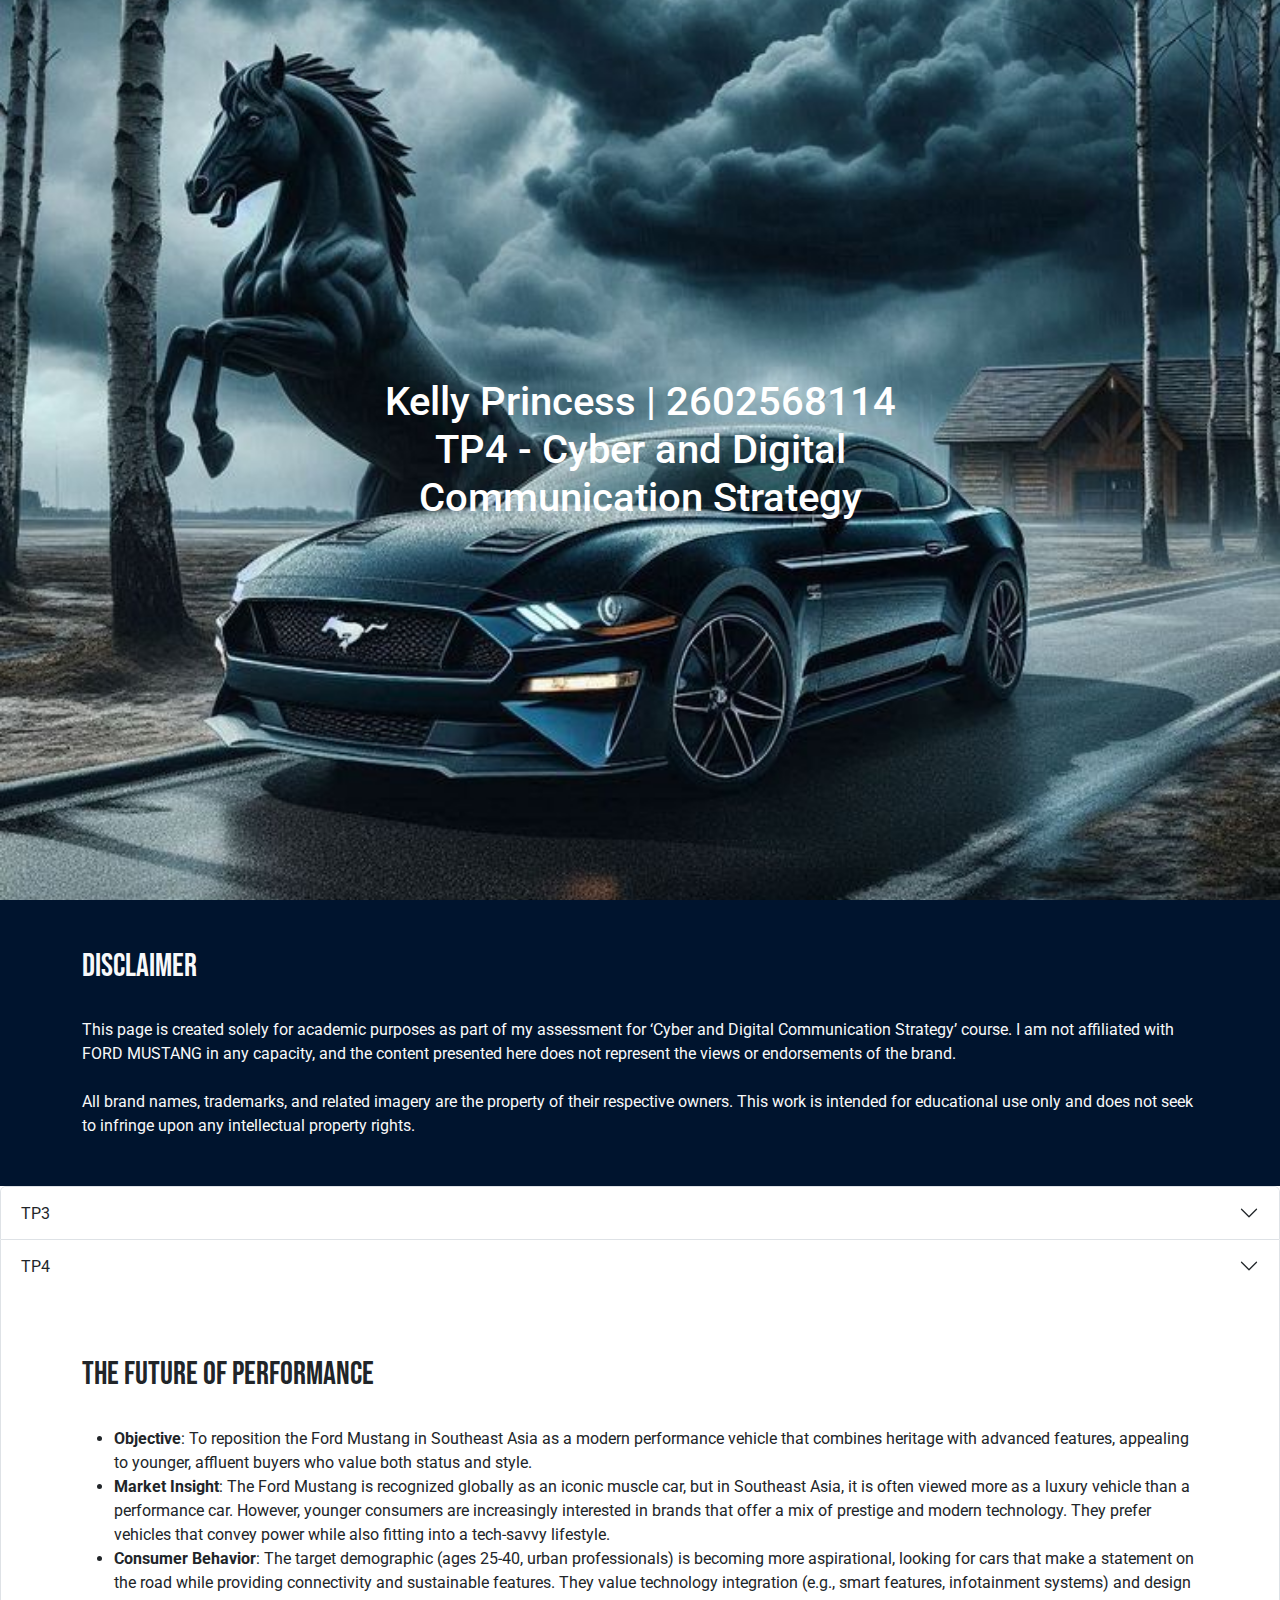
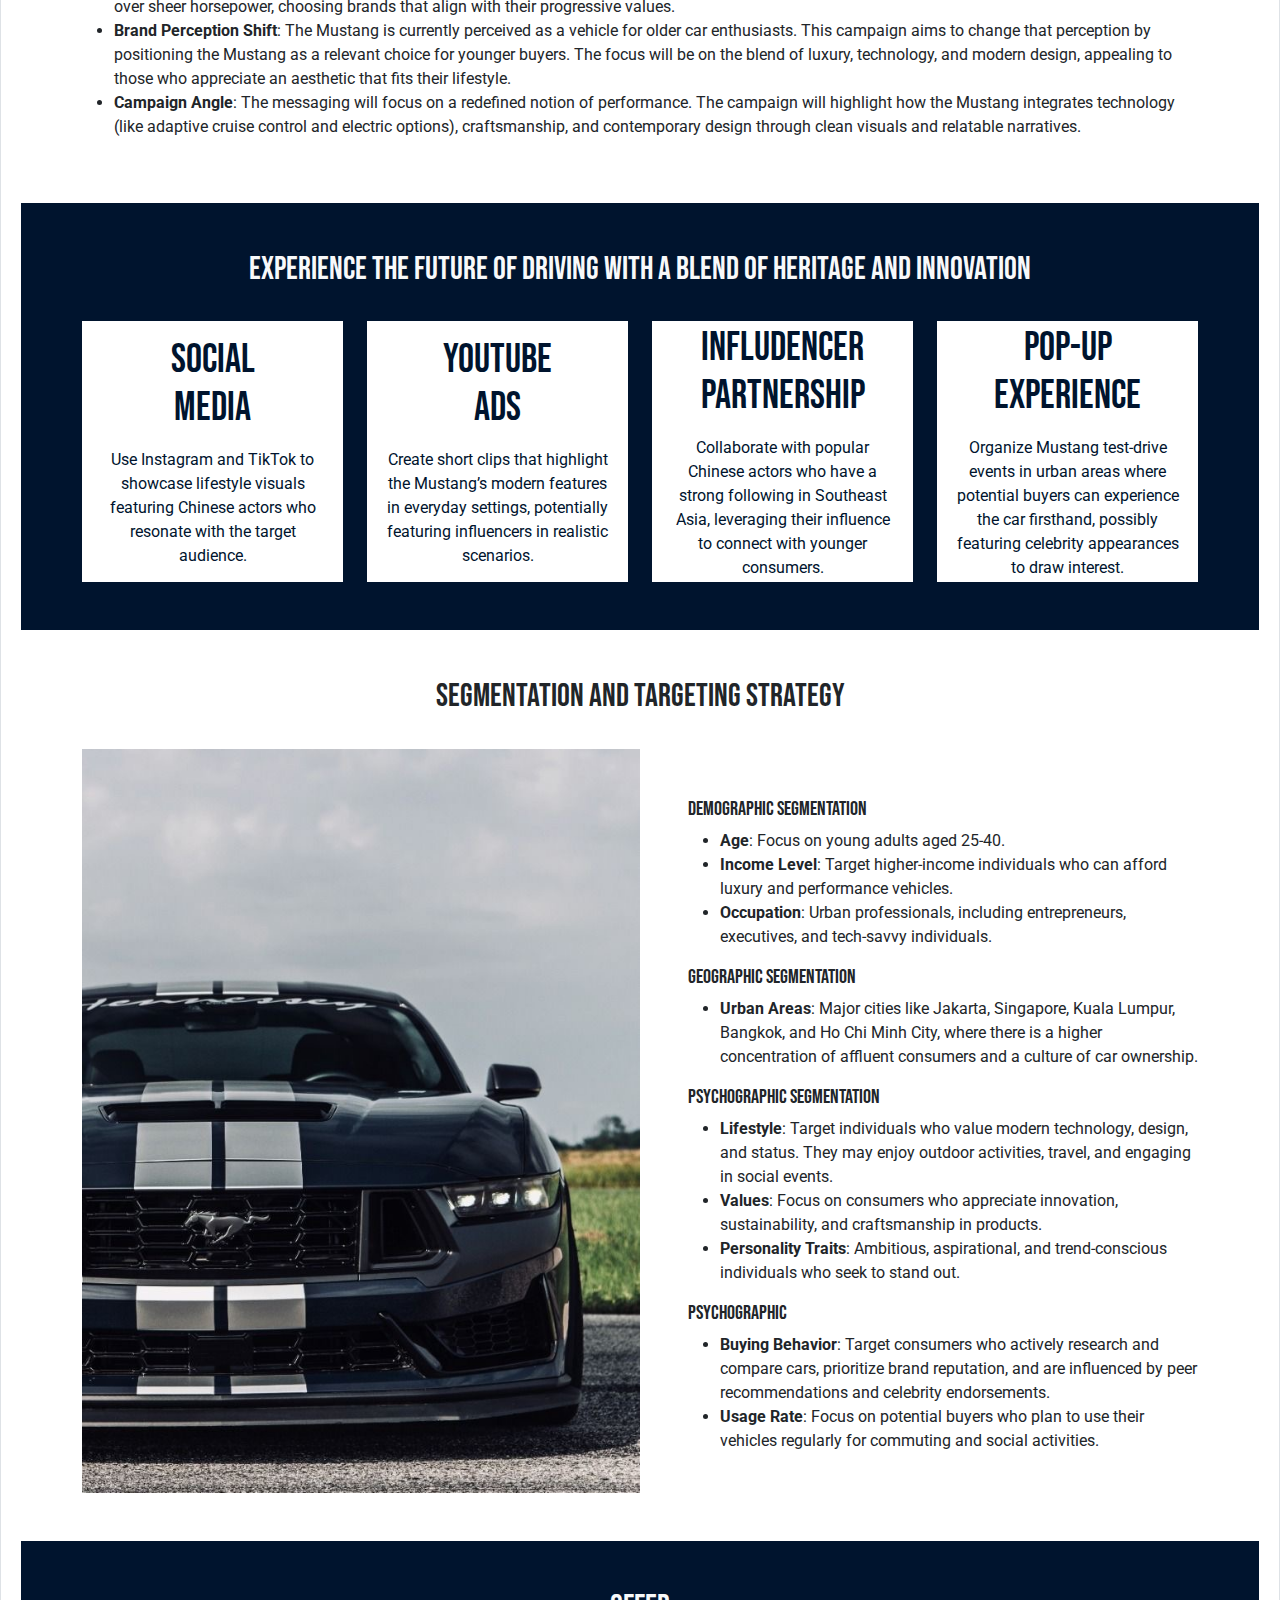
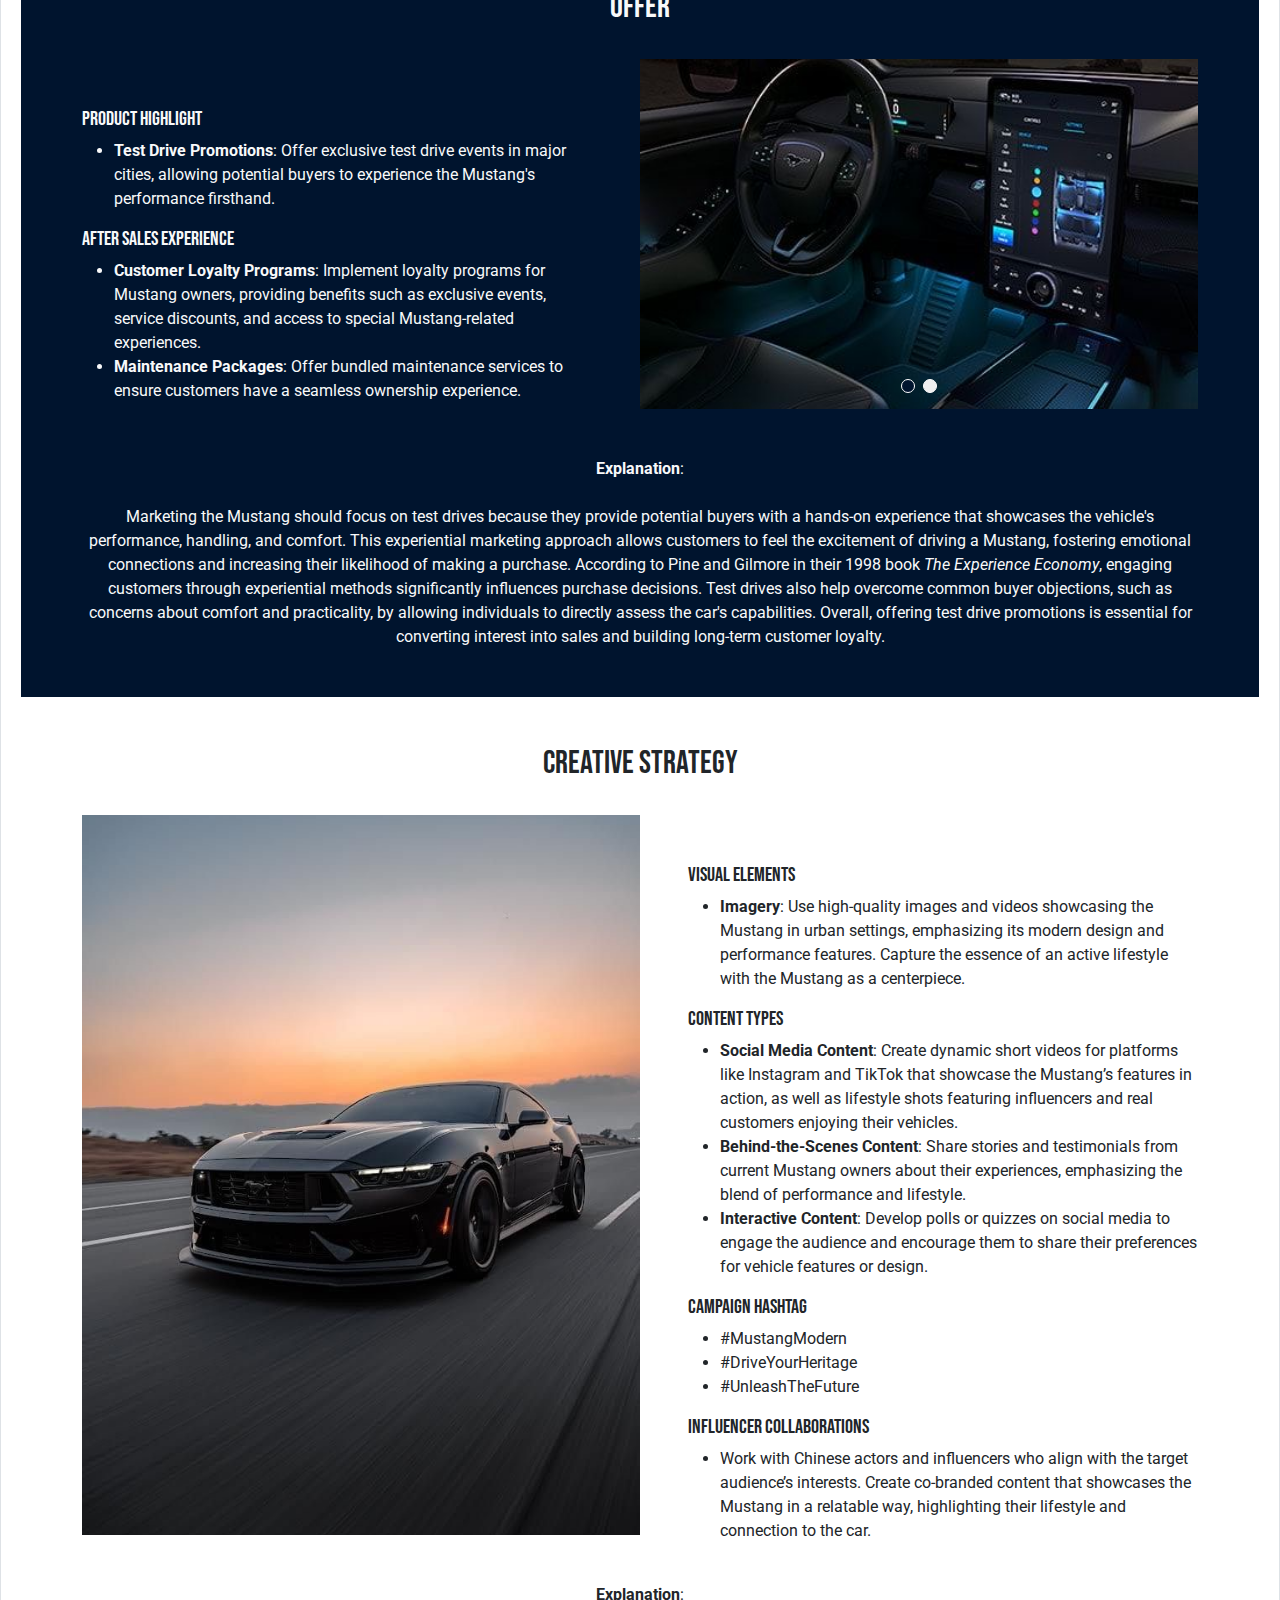
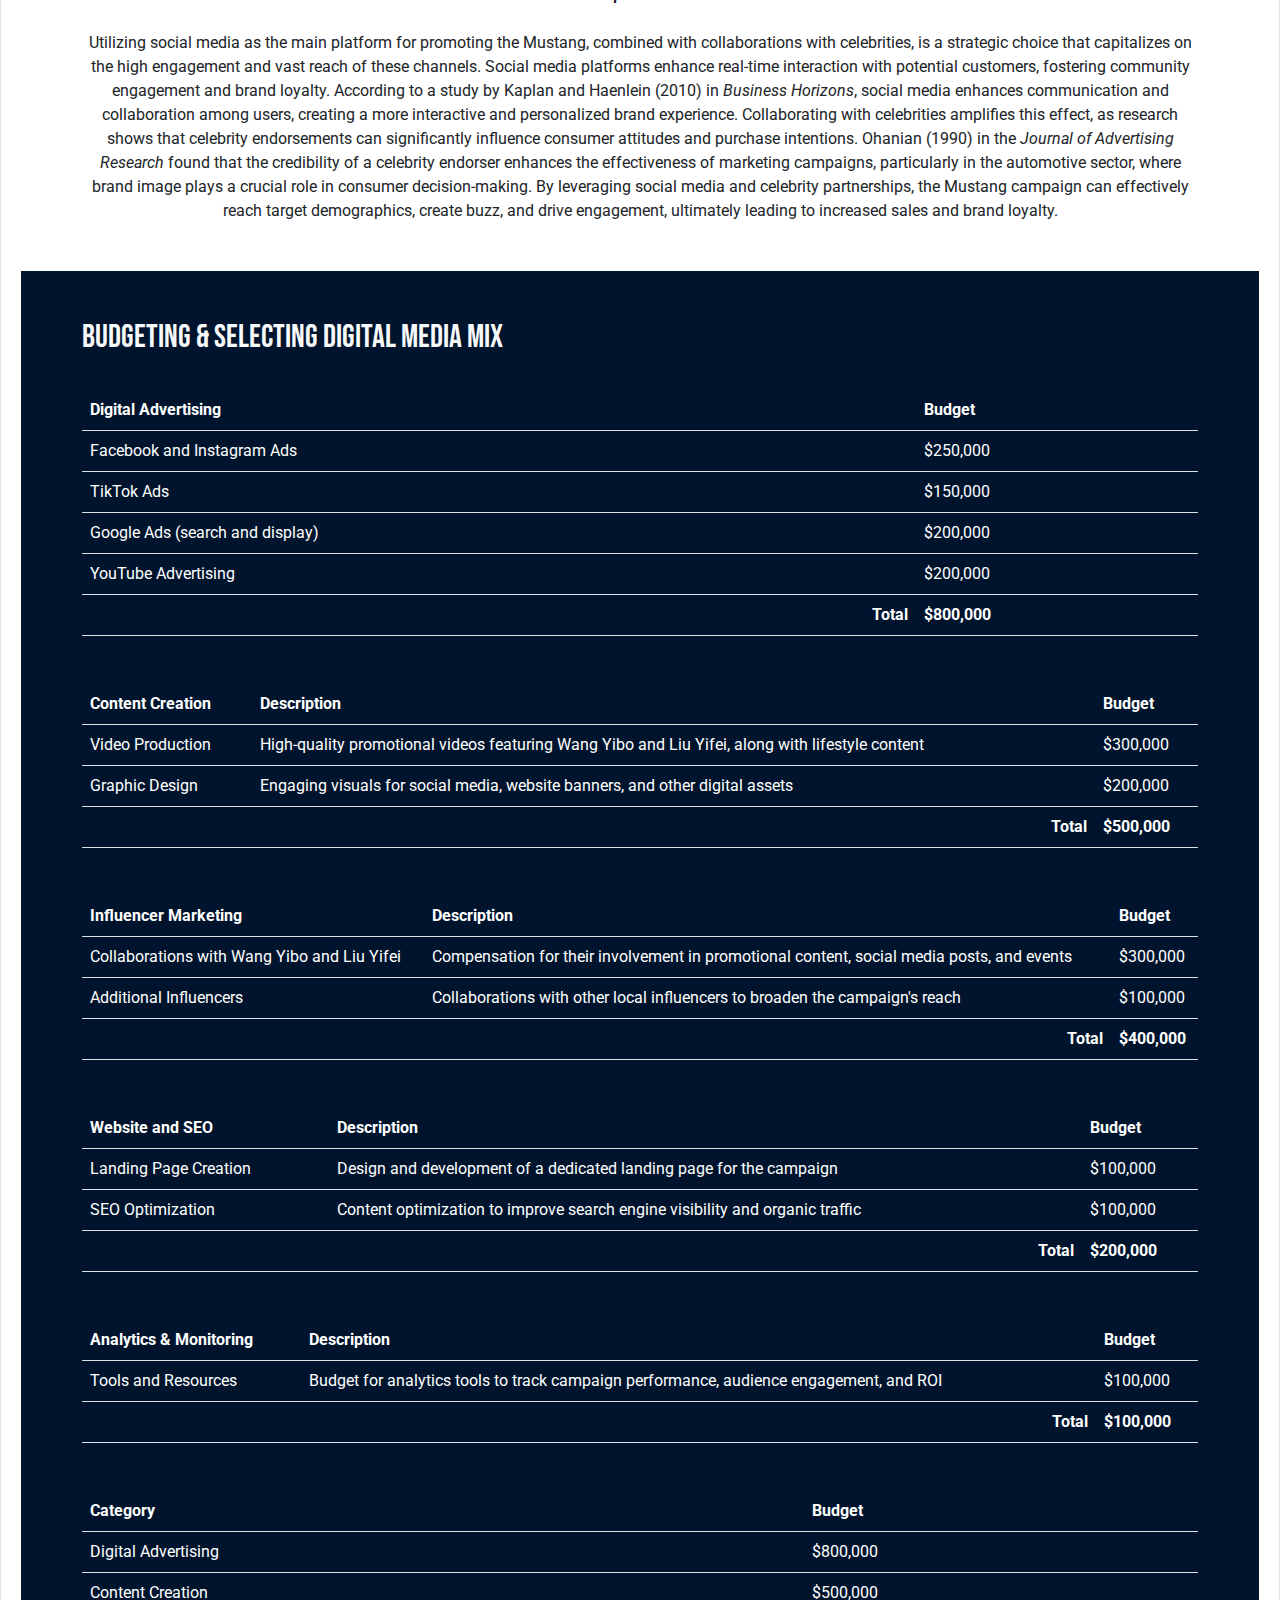
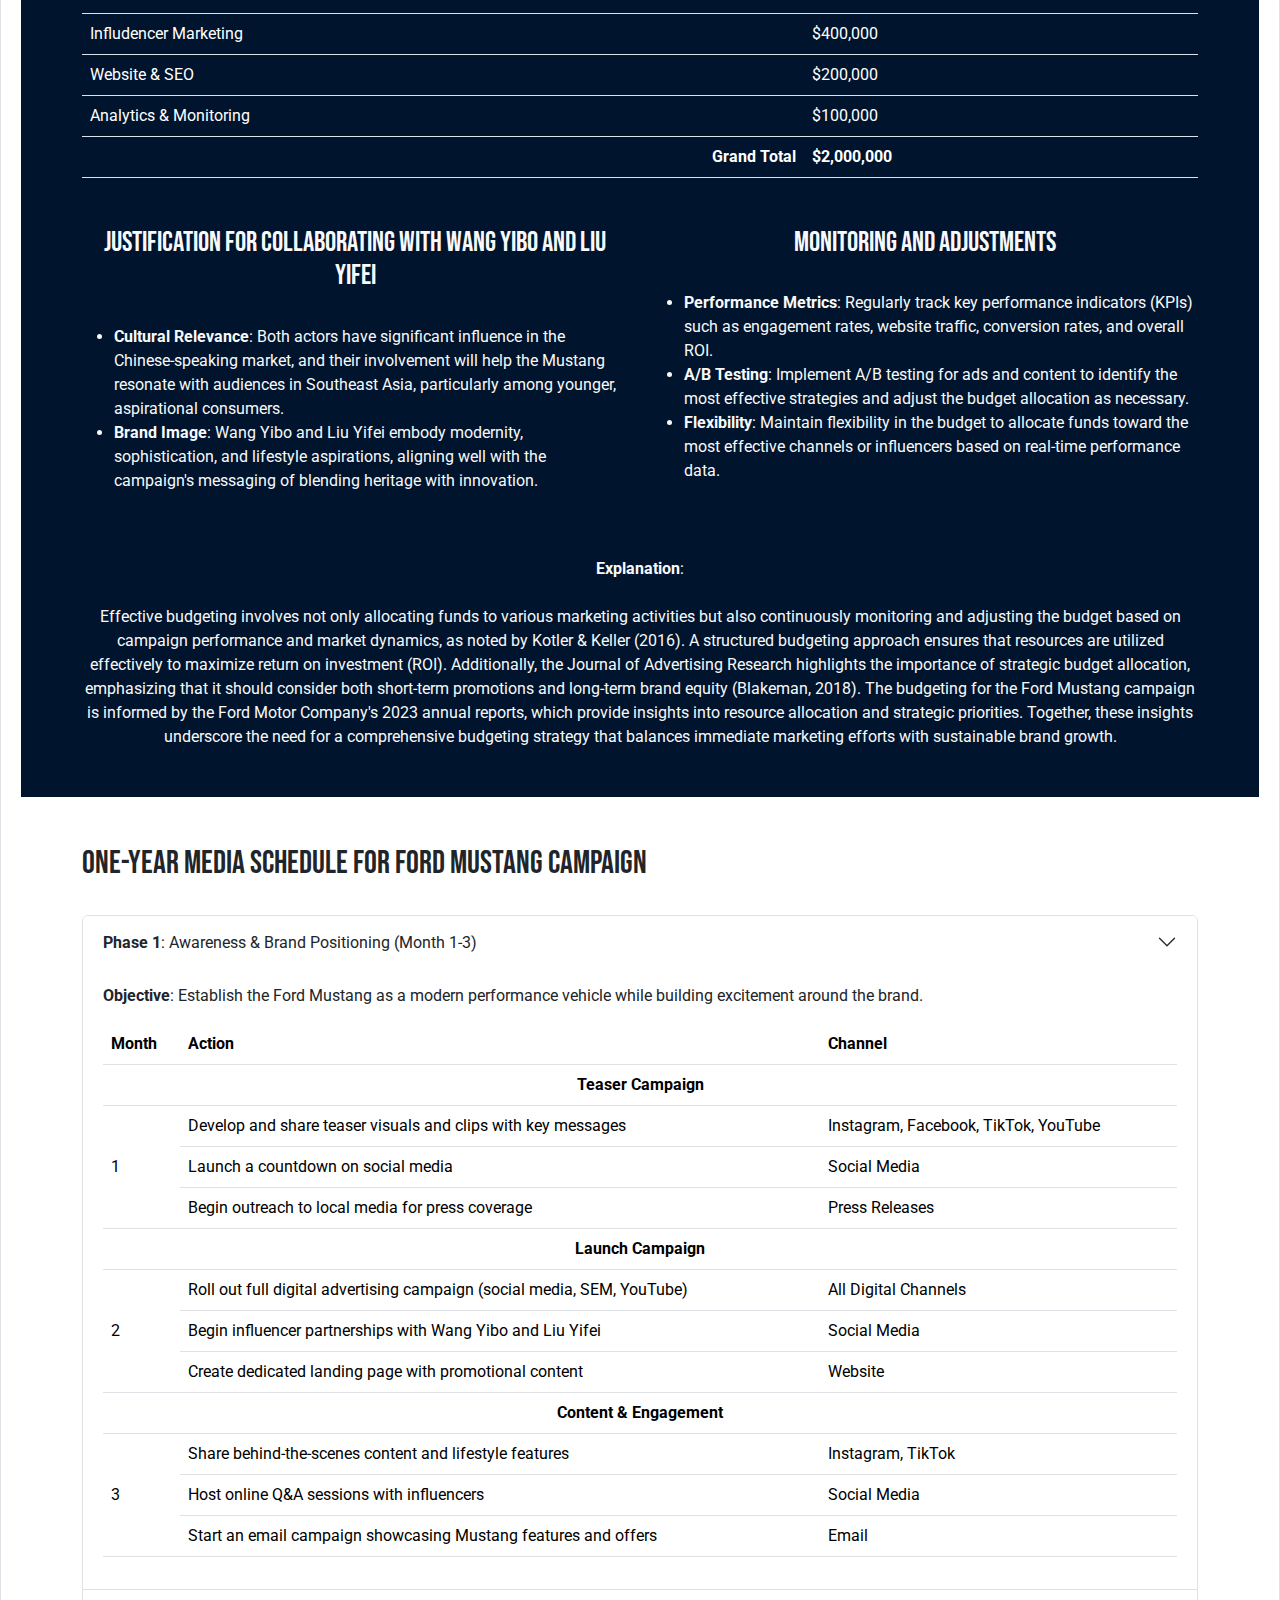
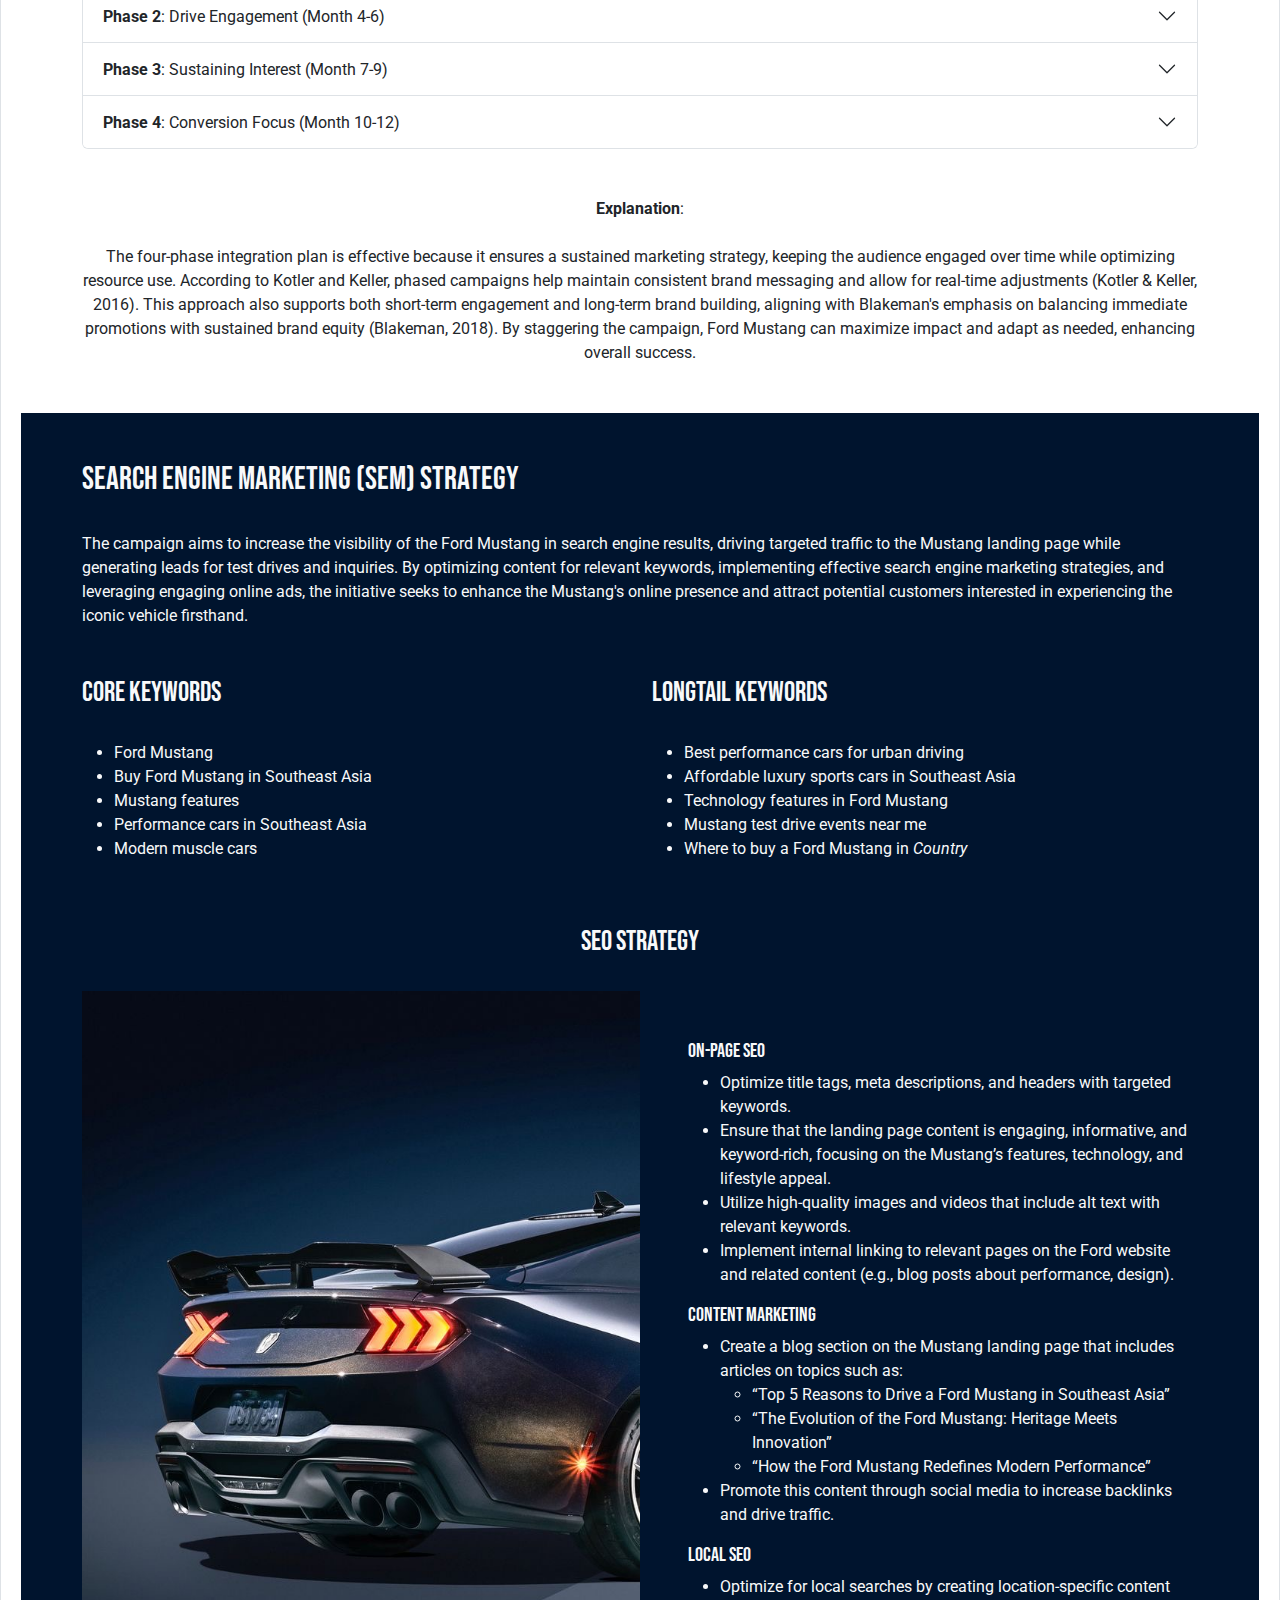
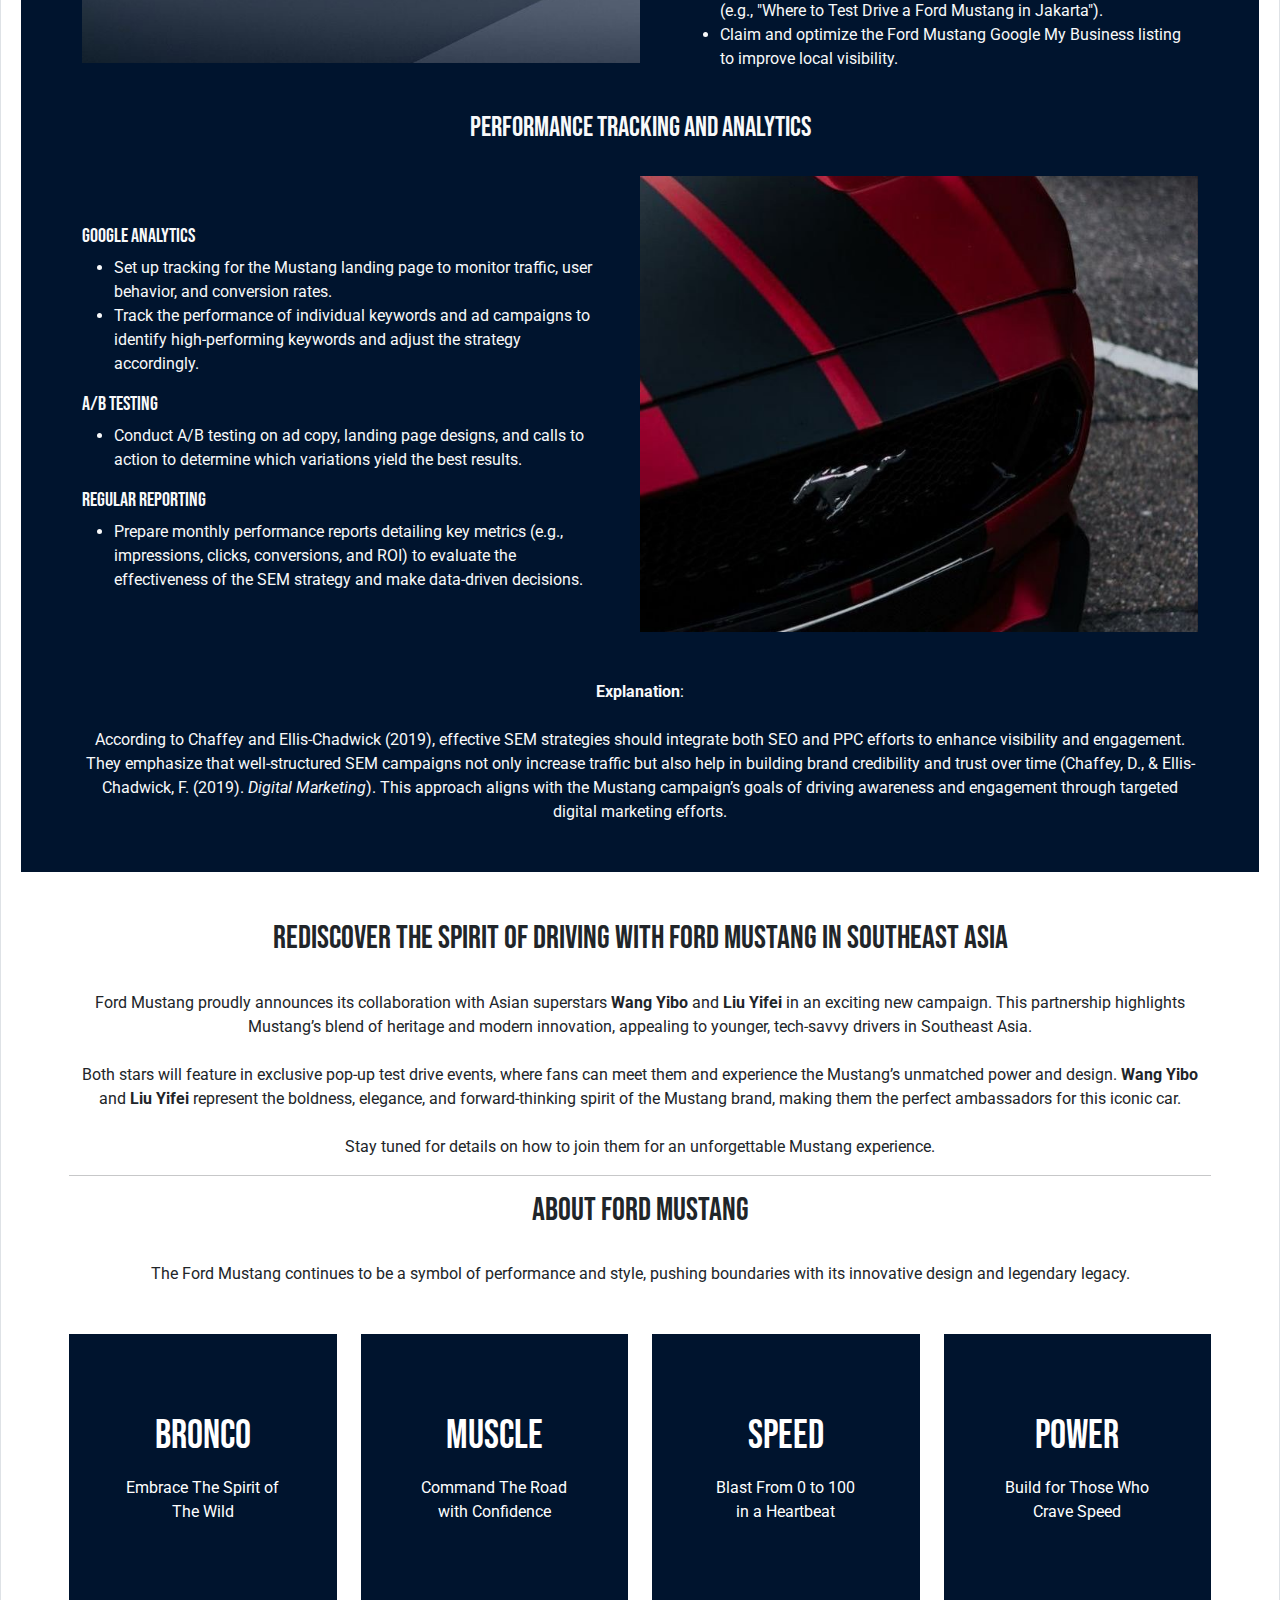
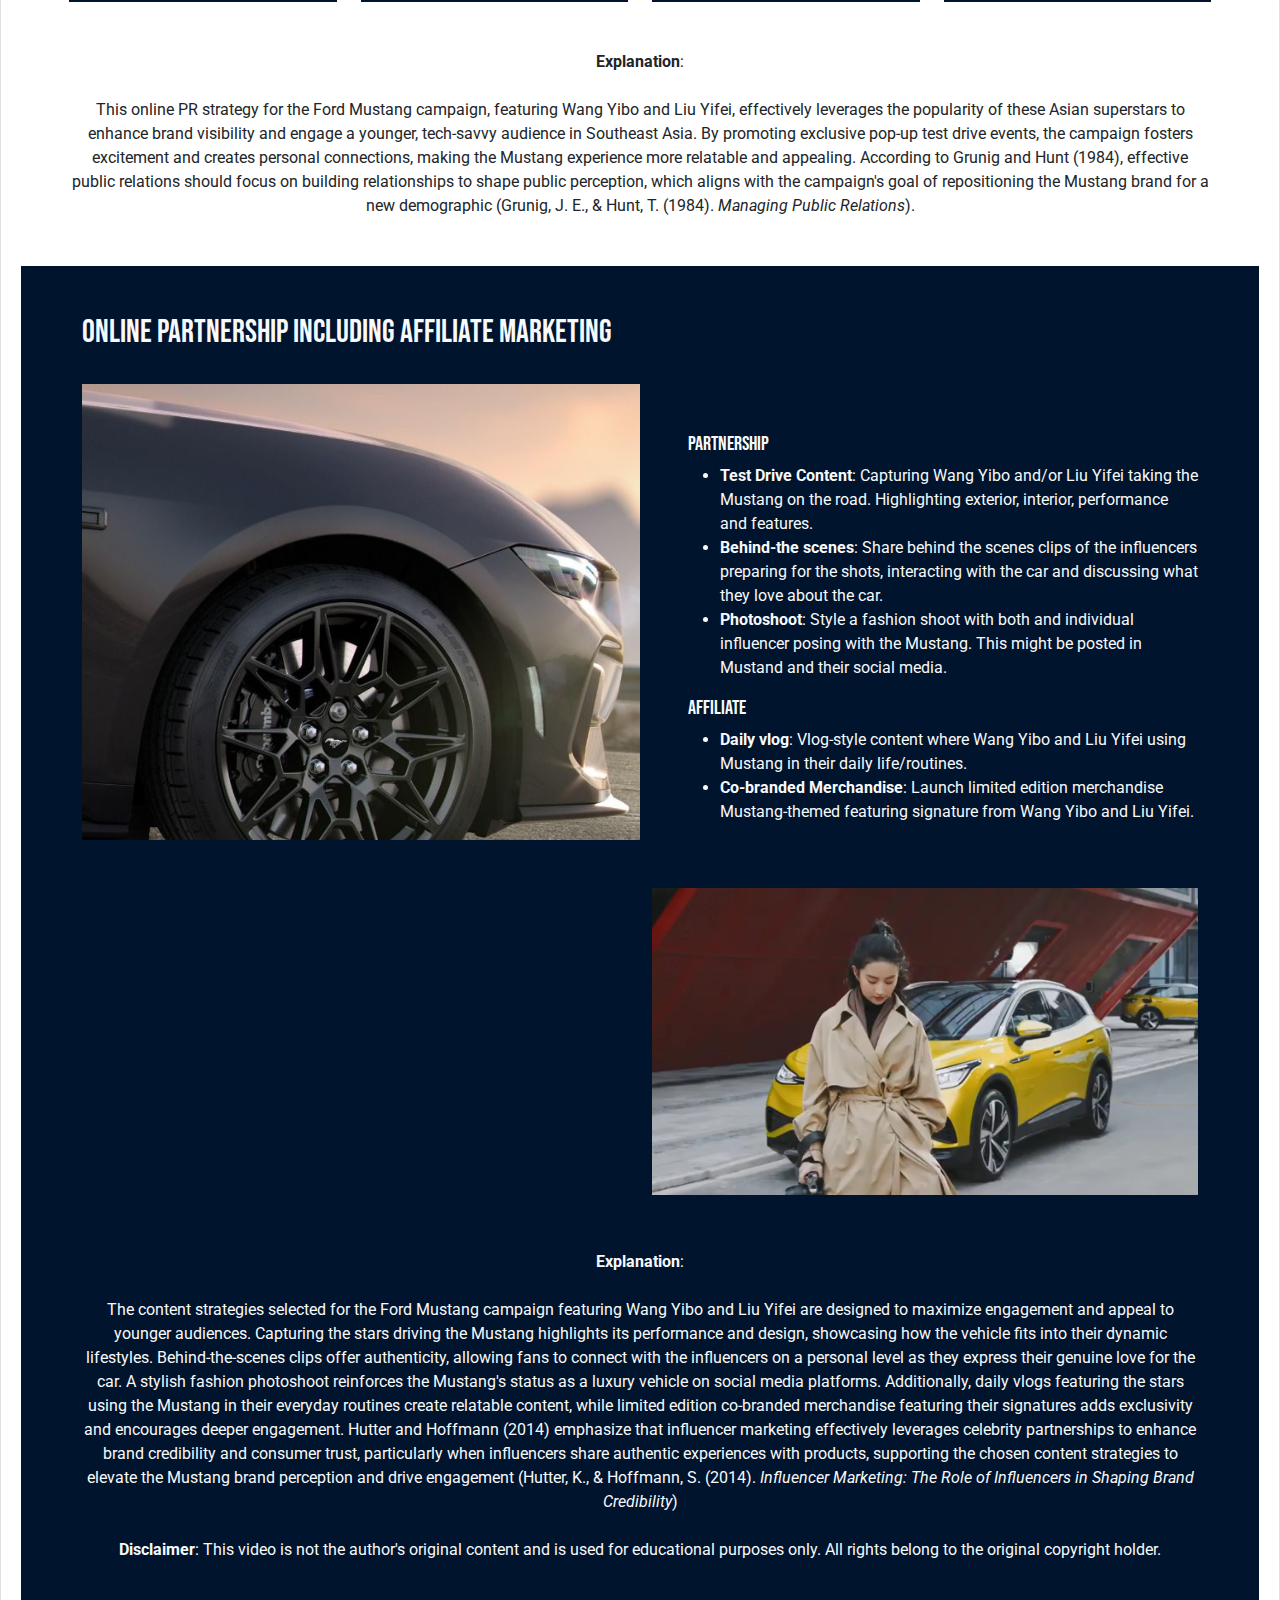
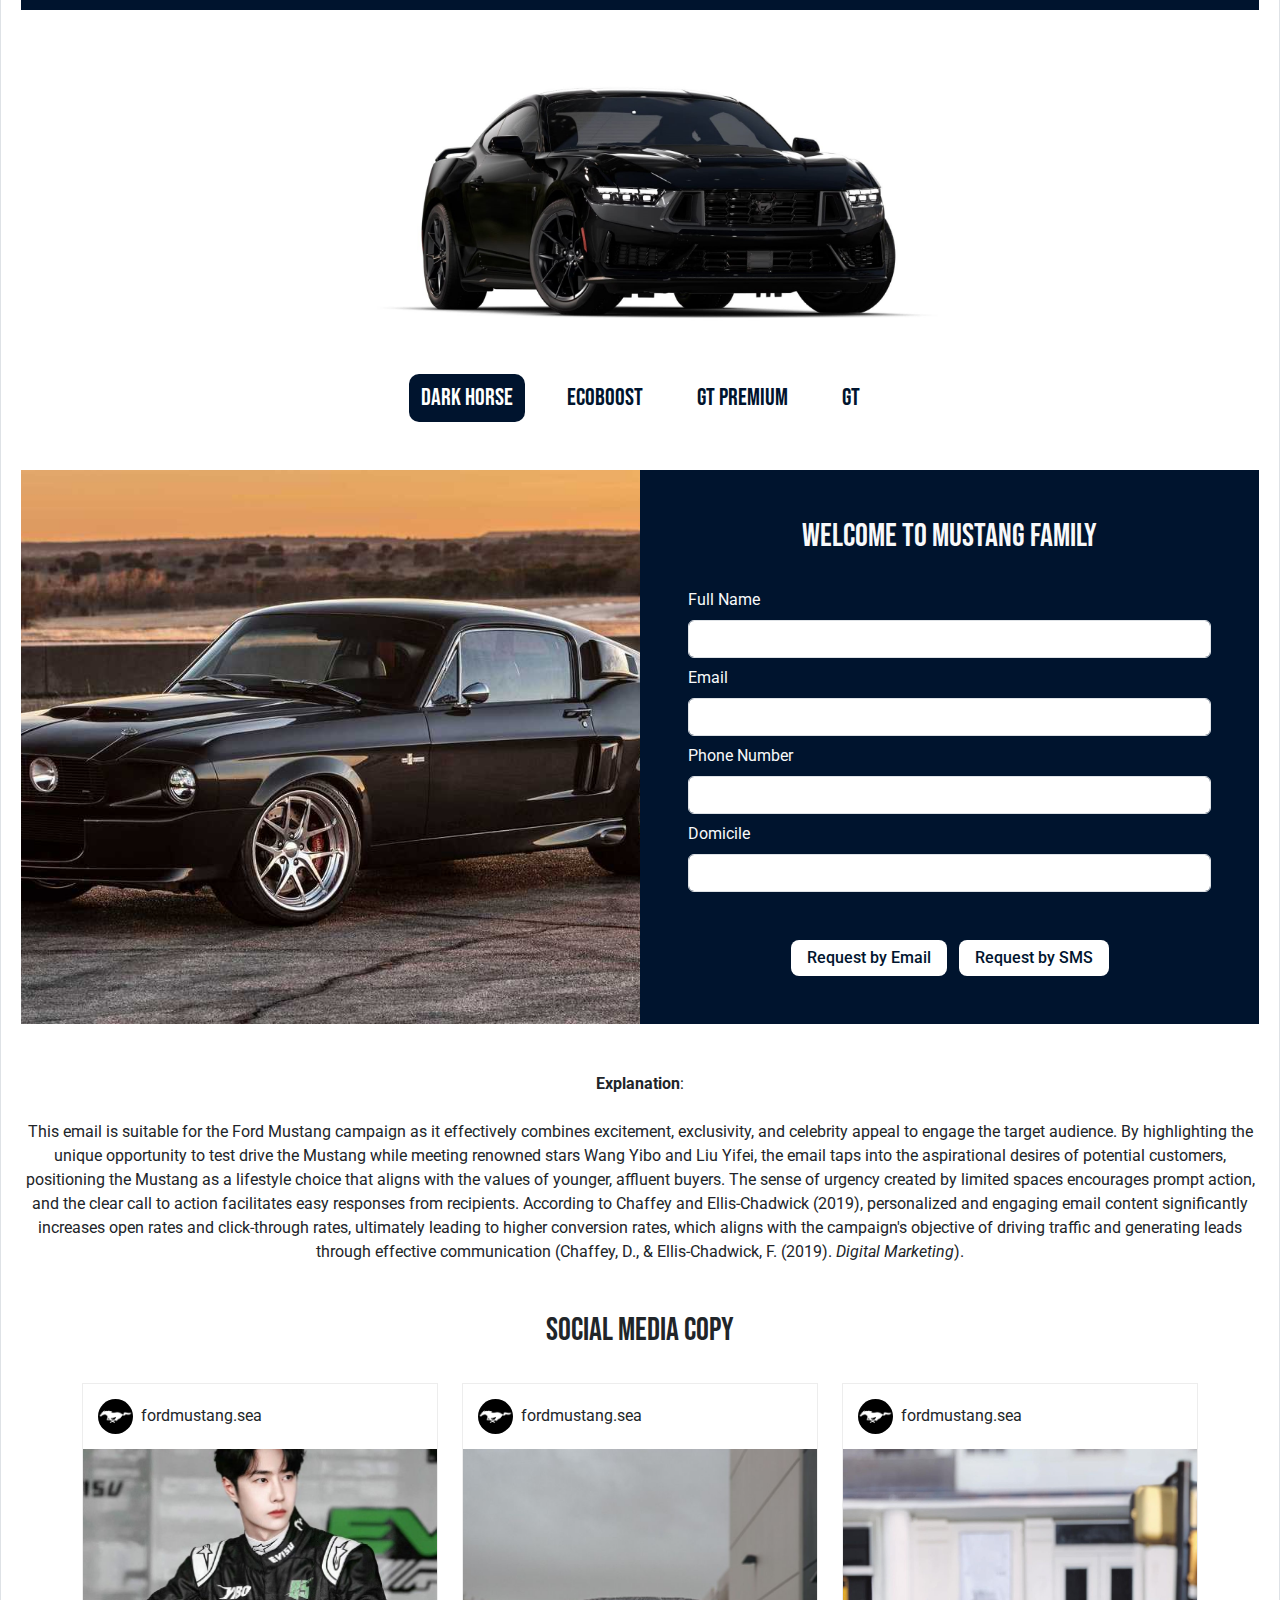
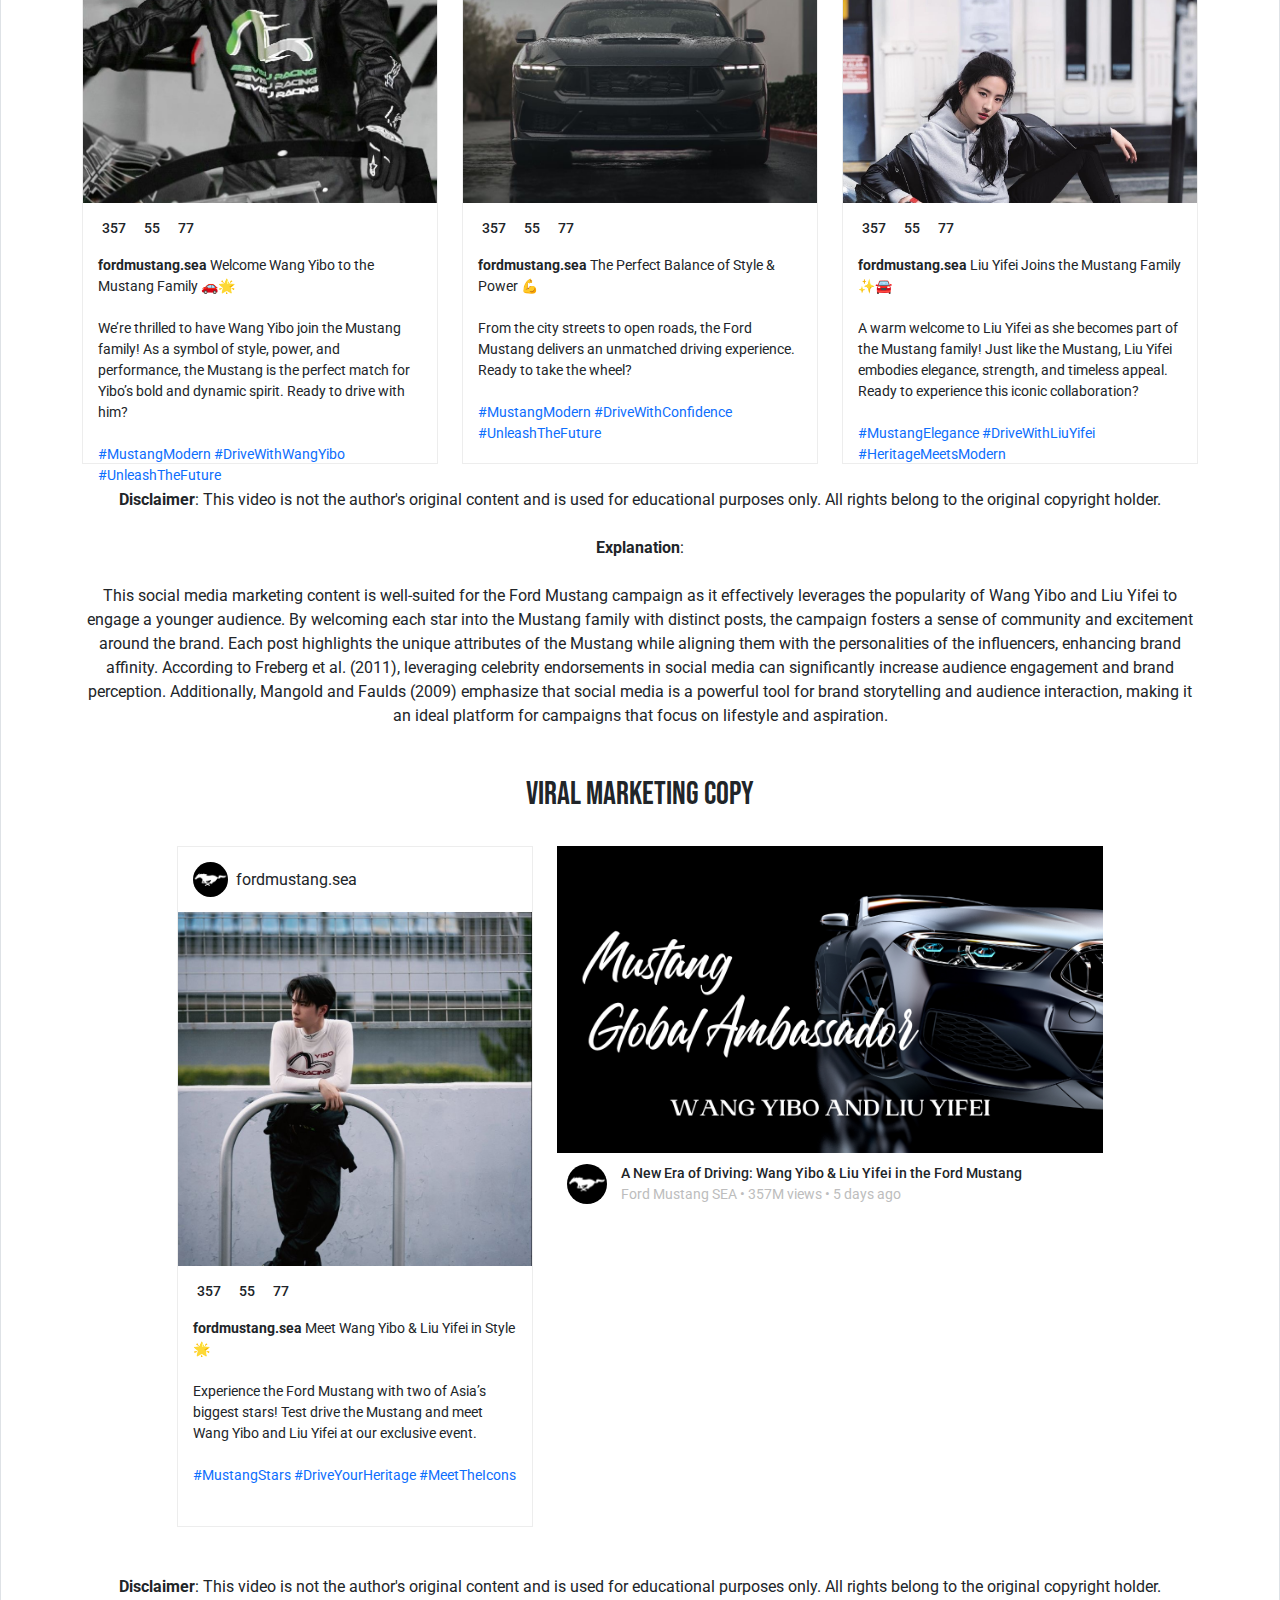
==== commit c83d8a34: "UI: update additional explanation" ====
--- a/index.html
+++ b/index.html
@@ -524,7 +524,7 @@
                                     </tr>
                                 </tfoot>
                             </table>
-                            <div class="row">
+                            <div class="row mb-5">
                                 <div class="col-6">
                                     <h3 class="section-title text-center">Justification for Collaborating with Wang Yibo and Liu Yifei</h3>
                                     <ul>
@@ -541,6 +541,11 @@
                                     </ul>
                                 </div>
                             </div>
+                            <p class="text-center mb-0">
+                                <strong>Explanation</strong>:
+                                <br><br>
+                                Effective budgeting involves not only allocating funds to various marketing activities but also continuously monitoring and adjusting the budget based on campaign performance and market dynamics, as noted by Kotler & Keller (2016). A structured budgeting approach ensures that resources are utilized effectively to maximize return on investment (ROI). Additionally, the Journal of Advertising Research highlights the importance of strategic budget allocation, emphasizing that it should consider both short-term promotions and long-term brand equity (Blakeman, 2018). The budgeting for the Ford Mustang campaign is informed by the Ford Motor Company's 2023 annual reports, which provide insights into resource allocation and strategic priorities. Together, these insights underscore the need for a comprehensive budgeting strategy that balances immediate marketing efforts with sustainable brand growth.
+                            </p>
                         </div>
                     </section>
                     <section class="p-5">
@@ -811,7 +816,7 @@
                             <p class="text-center mb-0">
                                 <strong>Explanation</strong>:
                                 <br><br>
-                                Effective budgeting involves not only allocating funds to various marketing activities but also continuously monitoring and adjusting the budget based on campaign performance and market dynamics, as noted by Kotler & Keller (2016). A structured budgeting approach ensures that resources are utilized effectively to maximize return on investment (ROI). Additionally, the Journal of Advertising Research highlights the importance of strategic budget allocation, emphasizing that it should consider both short-term promotions and long-term brand equity (Blakeman, 2018). The budgeting for the Ford Mustang campaign is informed by the Ford Motor Company's 2023 annual reports, which provide insights into resource allocation and strategic priorities. Together, these insights underscore the need for a comprehensive budgeting strategy that balances immediate marketing efforts with sustainable brand growth.
+                                The four-phase integration plan is effective because it ensures a sustained marketing strategy, keeping the audience engaged over time while optimizing resource use. According to Kotler and Keller, phased campaigns help maintain consistent brand messaging and allow for real-time adjustments (Kotler & Keller, 2016). This approach also supports both short-term engagement and long-term brand building, aligning with Blakeman's emphasis on balancing immediate promotions with sustained brand equity (Blakeman, 2018). By staggering the campaign, Ford Mustang can maximize impact and adapt as needed, enhancing overall success.
                             </p>
                         </div>
                     </section>
